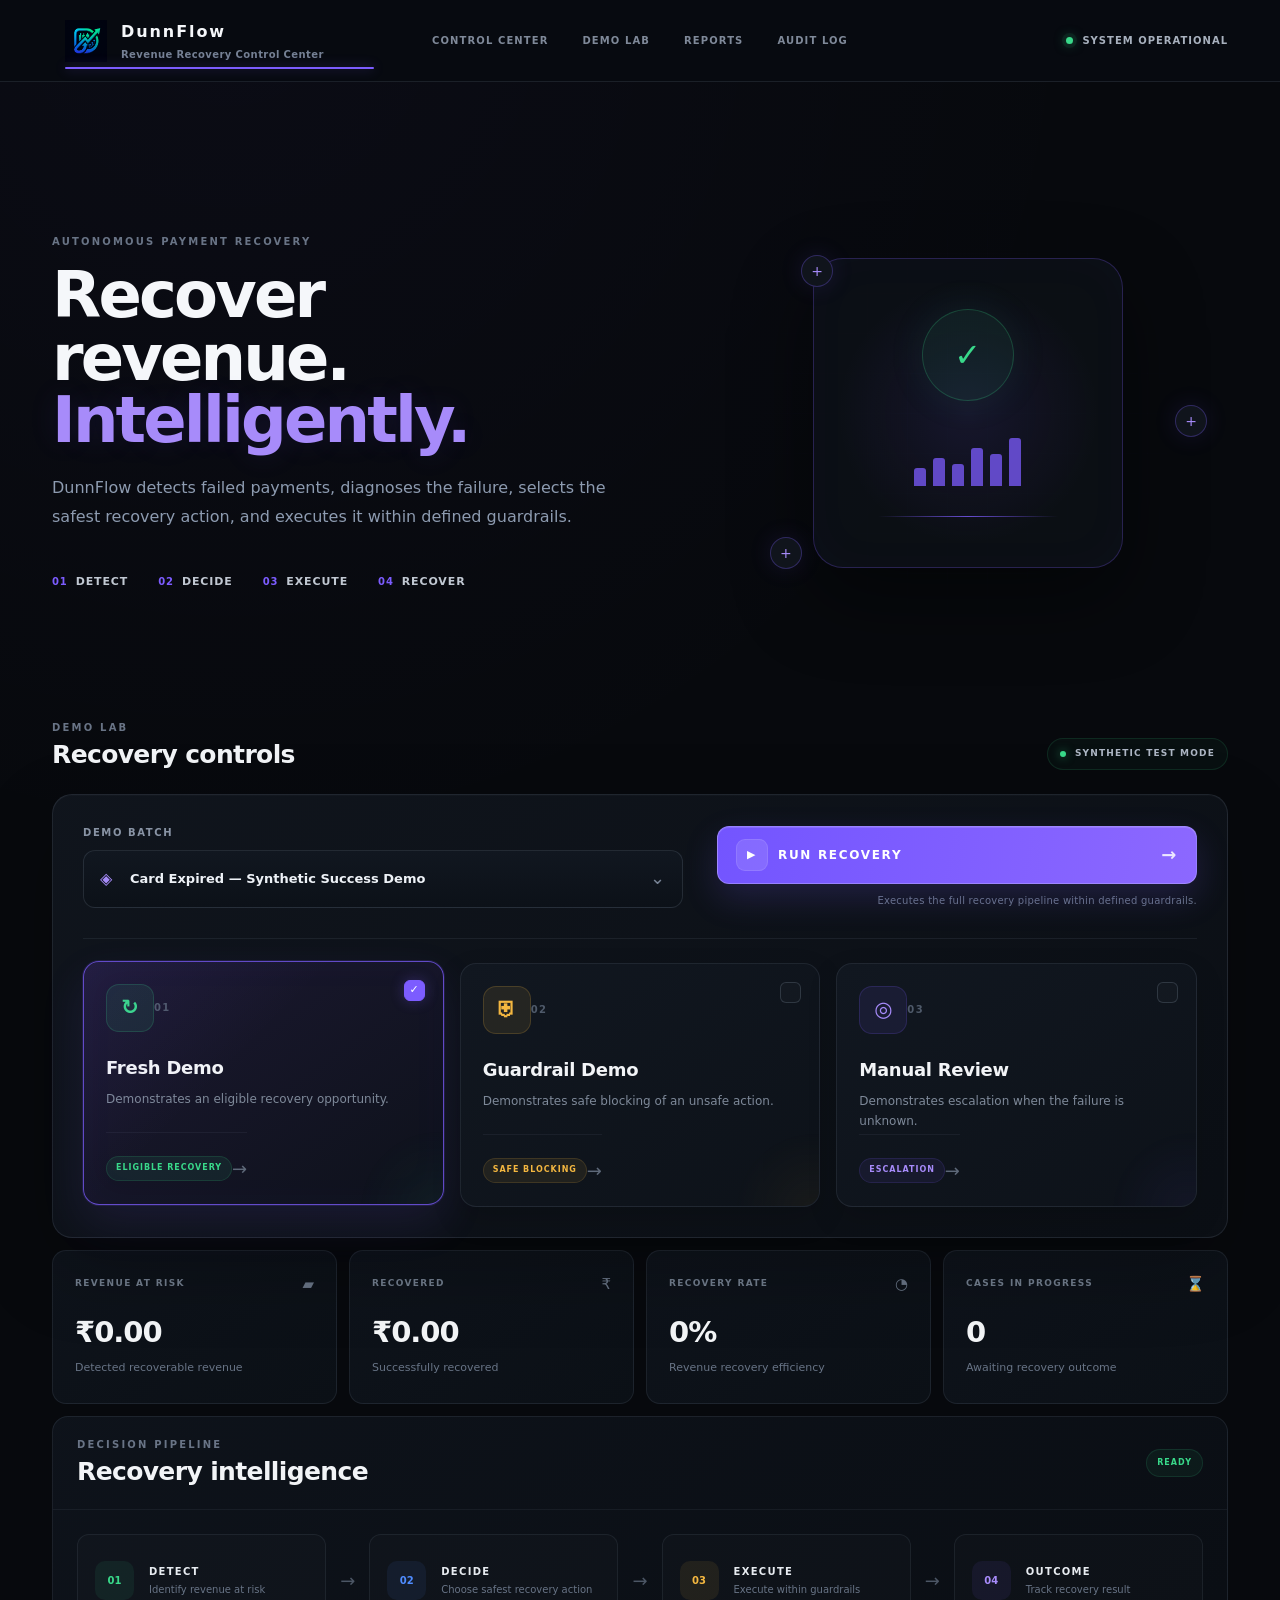
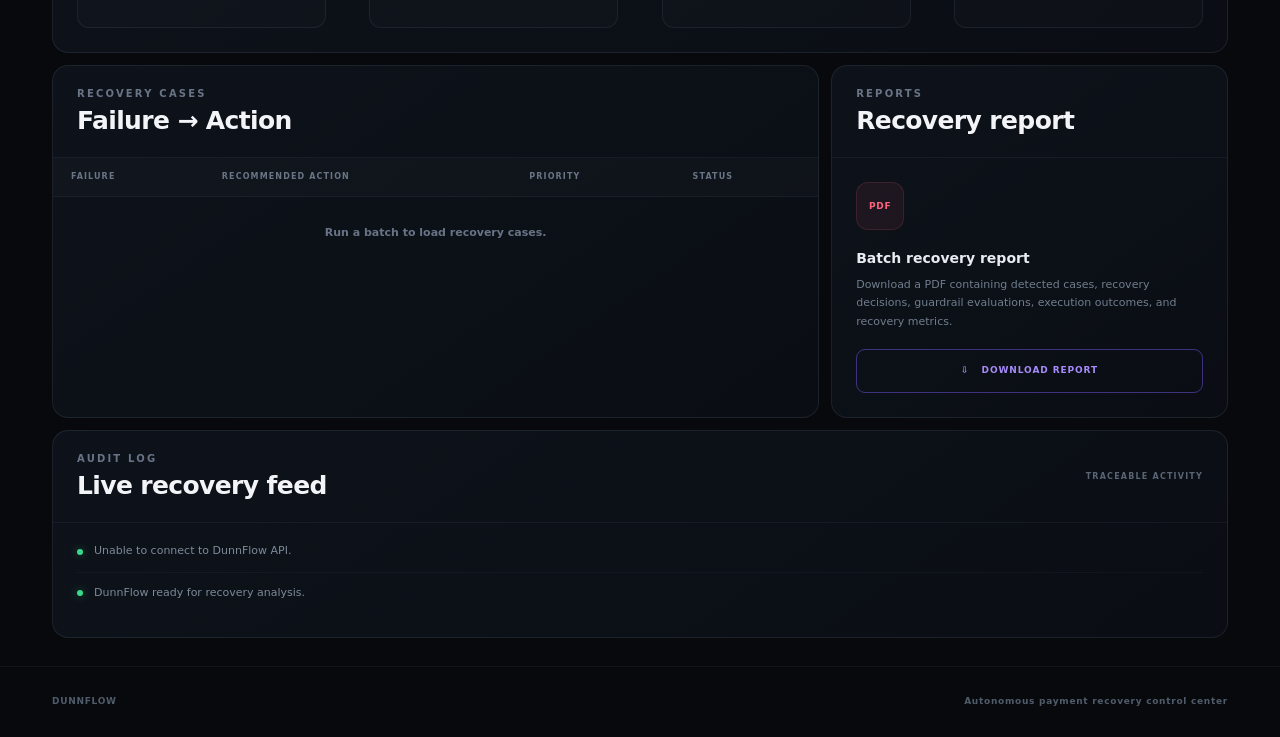
==== templates/index.html @ 3a18dc44 "Done with test" ====
<!DOCTYPE html>
<html lang="en">
<head>
    <meta charset="UTF-8">
    <meta name="viewport" content="width=device-width, initial-scale=1.0">

    <title>DunnFlow — Revenue Recovery Control Center</title>

    <link rel="icon" href="/static/images/dunnflow-logo.png">
    <link rel="stylesheet" href="/static/css/style.css">
</head>

<body>

<header class="topbar">
    <div class="topbar-inner">

        <a href="#control-center" class="brand nav-link">
            <img
                src="/static/images/dunnflow-logo.png"
                alt="DunnFlow"
                class="brand-logo"
            >

            <div class="brand-copy">
                <div class="brand-name">DunnFlow</div>
                <div class="brand-tagline">
                    Revenue Recovery Control Center
                </div>
            </div>
        </a>

        <nav class="main-nav" aria-label="Primary navigation">
            <a href="#control-center" class="nav-link active">
                CONTROL CENTER
            </a>

            <a href="#demo-lab" class="nav-link">
                DEMO LAB
            </a>

            <a href="#reports" class="nav-link">
                REPORTS
            </a>

            <a href="#audit-log" class="nav-link">
                AUDIT LOG
            </a>
        </nav>

        <div class="system-status">
            <span class="status-dot"></span>
            <span>SYSTEM OPERATIONAL</span>
        </div>

    </div>
</header>


<main>

    <!-- =====================================================
         CONTROL CENTER / HERO
    ====================================================== -->

    <section id="control-center" class="hero-section">

        <div class="hero-inner">

            <div class="hero-copy">

                <div class="eyebrow">
                    AUTONOMOUS PAYMENT RECOVERY
                </div>

                <h1>
                    Recover revenue.
                    <span>Intelligently.</span>
                </h1>

                <p>
                    DunnFlow detects failed payments, diagnoses the failure,
                    selects the safest recovery action, and executes it within
                    defined guardrails.
                </p>

                <div class="hero-signals">
                    <div>
                        <span class="signal-number">01</span>
                        <span>Detect</span>
                    </div>

                    <div>
                        <span class="signal-number">02</span>
                        <span>Decide</span>
                    </div>

                    <div>
                        <span class="signal-number">03</span>
                        <span>Execute</span>
                    </div>

                    <div>
                        <span class="signal-number">04</span>
                        <span>Recover</span>
                    </div>
                </div>

            </div>

            <div class="hero-visual" aria-hidden="true">

                <div class="visual-grid"></div>

                <div class="visual-panel">

                    <div class="visual-shield">
                        <span>✓</span>
                    </div>

                    <div class="visual-chart">
                        <i></i>
                        <i></i>
                        <i></i>
                        <i></i>
                        <i></i>
                        <i></i>
                    </div>

                    <div class="visual-line"></div>

                </div>

                <div class="visual-node node-one">+</div>
                <div class="visual-node node-two">+</div>
                <div class="visual-node node-three">+</div>

            </div>

        </div>

    </section>


    <!-- =====================================================
         DEMO LAB
    ====================================================== -->

    <section id="demo-lab" class="section demo-section">

        <div class="section-shell">

            <!-- Section heading -->

            <div class="demo-header">

                <div>
                    <div class="section-kicker">
                        DEMO LAB
                    </div>

                    <h2>
                        Recovery controls
                    </h2>
                </div>

                <div class="mode-pill">
                    <span></span>
                    SYNTHETIC TEST MODE
                </div>

            </div>


            <!-- =================================================
                 DEMO CONTROL PANEL
            ================================================== -->

            <div class="demo-console">

                <div class="demo-console-header">

                    <div class="demo-batch-block">

                        <label for="batchSelect">
                            DEMO BATCH
                        </label>

                        <div class="batch-select-wrapper">

                            <span class="batch-select-icon">
                                ◈
                            </span>

                            <select
                                id="batchSelect"
                                class="batch-select"

                            >

                            <option value="e2e_phase_e_card_expired_success_043">
                              Card Expired — Synthetic Success Demo
                            </option>

                            <option value="e2e_phase_e_card_expired_retry_001">
                               Card Expired — Fresh Demo
                            </option>

                            <option value="e2e_phase_e_card_expired_001">
                              Card Expired — Guardrail Demo
                            </option>

                            <option value="e2e_phase_e_unclassified_001">
                              Unclassified — Manual Review
                            </option>



                            </select>

                            <span class="batch-select-chevron">
                               ⌄
                            </span>

                        </div>

                    </div>


                    <div class="run-recovery-block">

                        <button
                            id="runBatchBtn"
                            class="primary-button"
                            type="button"
                        >

                            <span class="button-icon">
                                ▶
                            </span>

                            <span class="button-label">
                                RUN RECOVERY
                            </span>

                            <span class="button-arrow">
                                →
                            </span>

                        </button>

                        <div class="run-recovery-caption">
                            Executes the full recovery pipeline
                            within defined guardrails.
                        </div>

                    </div>

                </div>


                <!-- =================================================
                     SCENARIO CARDS
                ================================================== -->

                <div class="scenario-grid">


                    <!-- FRESH DEMO -->

                    <button
                        type="button"
                        class="scenario-card scenario-card-fresh is-selected"
                        data-batch="e2e_phase_e_card_expired_retry_001"
                    >

                        <span class="scenario-check">
                            ✓
                        </span>

                        <div class="scenario-card-top">

                            <div class="scenario-icon scenario-icon-green">
                                ↻
                            </div>

                            <span class="scenario-number">
                                01
                            </span>

                        </div>

                        <div class="scenario-card-content">

                            <div class="scenario-card-title">
                                Fresh Demo
                            </div>

                            <p>
                                Demonstrates an eligible recovery
                                opportunity.
                            </p>

                        </div>

                        <div class="scenario-card-footer">

                            <span class="scenario-status status-eligible">
                                ELIGIBLE RECOVERY
                            </span>

                            <span class="scenario-arrow">
                                →
                            </span>

                        </div>

                    </button>


                    <!-- GUARDRAIL DEMO -->

                    <button
                        type="button"
                        class="scenario-card scenario-card-guardrail"
                        data-batch="e2e_phase_e_card_expired_001"
                    >

                        <span class="scenario-check">
                            ✓
                        </span>

                        <div class="scenario-card-top">

                            <div class="scenario-icon scenario-icon-amber">
                                ⛨
                            </div>

                            <span class="scenario-number">
                                02
                            </span>

                        </div>

                        <div class="scenario-card-content">

                            <div class="scenario-card-title">
                                Guardrail Demo
                            </div>

                            <p>
                                Demonstrates safe blocking of an
                                unsafe action.
                            </p>

                        </div>

                        <div class="scenario-card-footer">

                            <span class="scenario-status status-blocked">
                                SAFE BLOCKING
                            </span>

                            <span class="scenario-arrow">
                                →
                            </span>

                        </div>

                    </button>


                    <!-- MANUAL REVIEW -->

                    <button
                        type="button"
                        class="scenario-card scenario-card-manual"
                        data-batch="e2e_phase_e_unclassified_001"
                    >

                        <span class="scenario-check">
                            ✓
                        </span>

                        <div class="scenario-card-top">

                            <div class="scenario-icon scenario-icon-purple">
                                ◎
                            </div>

                            <span class="scenario-number">
                                03
                            </span>

                        </div>

                        <div class="scenario-card-content">

                            <div class="scenario-card-title">
                                Manual Review
                            </div>

                            <p>
                                Demonstrates escalation when the
                                failure is unknown.
                            </p>

                        </div>

                        <div class="scenario-card-footer">

                            <span class="scenario-status status-review">
                                ESCALATION
                            </span>

                            <span class="scenario-arrow">
                                →
                            </span>

                        </div>

                    </button>

                </div>

            </div>

        </div>

    </section>


    <!-- =====================================================
         METRICS
    ====================================================== -->

    <section class="metrics-section">

        <div class="section-shell">

            <div class="metrics-grid">

                <article class="metric-card metric-risk">

                    <div class="metric-top">
                        <span class="metric-label">
                            REVENUE AT RISK
                        </span>

                        <span class="metric-icon">
                            ▰
                        </span>
                    </div>

                    <div
                        id="riskAmount"
                        class="metric-value"
                    >
                        ₹0.00
                    </div>

                    <div class="metric-description">
                        Detected recoverable revenue
                    </div>

                </article>


                <article class="metric-card metric-recovered">

                    <div class="metric-top">
                        <span class="metric-label">
                            RECOVERED
                        </span>

                        <span class="metric-icon">
                            ₹
                        </span>
                    </div>

                    <div
                        id="recoveredAmount"
                        class="metric-value"
                    >
                        ₹0.00
                    </div>

                    <div class="metric-description">
                        Successfully recovered
                    </div>

                </article>


                <article class="metric-card metric-rate">

                    <div class="metric-top">
                        <span class="metric-label">
                            RECOVERY RATE
                        </span>

                        <span class="metric-icon">
                            ◔
                        </span>
                    </div>

                    <div
                        id="recoveryRate"
                        class="metric-value"
                    >
                        0%
                    </div>

                    <div class="metric-description">
                        Revenue recovery efficiency
                    </div>

                </article>


                <article class="metric-card metric-progress">

                    <div class="metric-top">
                        <span class="metric-label">
                            CASES IN PROGRESS
                        </span>

                        <span class="metric-icon">
                            ⌛
                        </span>
                    </div>

                    <div
                        id="inProgress"
                        class="metric-value"
                    >
                        0
                    </div>

                    <div class="metric-description">
                        Awaiting recovery outcome
                    </div>

                </article>

            </div>

        </div>

    </section>


    <!-- =====================================================
         DECISION PIPELINE
    ====================================================== -->

    <section class="section pipeline-section">

        <div class="section-shell">

            <div class="panel">

                <div class="panel-header">

                    <div>

                        <div class="section-kicker">
                            DECISION PIPELINE
                        </div>

                        <h2>
                            Recovery intelligence
                        </h2>

                    </div>

                    <div
                        id="pipelineStatus"
                        class="pipeline-status"
                    >
                        READY
                    </div>

                </div>


                <div class="pipeline">

                    <div
                        id="detectStep"
                        class="pipeline-step"
                    >

                        <div class="step-number step-green">
                            01
                        </div>

                        <div class="step-copy">
                            <strong>DETECT</strong>
                            <span>
                                Identify revenue at risk
                            </span>
                        </div>

                    </div>


                    <div class="pipeline-arrow">
                        →
                    </div>


                    <div
                        id="decideStep"
                        class="pipeline-step"
                    >

                        <div class="step-number step-blue">
                            02
                        </div>

                        <div class="step-copy">
                            <strong>DECIDE</strong>
                            <span>
                                Choose safest recovery action
                            </span>
                        </div>

                    </div>


                    <div class="pipeline-arrow">
                        →
                    </div>


                    <div
                        id="executeStep"
                        class="pipeline-step"
                    >

                        <div class="step-number step-amber">
                            03
                        </div>

                        <div class="step-copy">
                            <strong>EXECUTE</strong>
                            <span>
                                Execute within guardrails
                            </span>
                        </div>

                    </div>


                    <div class="pipeline-arrow">
                        →
                    </div>


                    <div
                        id="outcomeStep"
                        class="pipeline-step"
                    >

                        <div class="step-number step-purple">
                            04
                        </div>

                        <div class="step-copy">
                            <strong>OUTCOME</strong>
                            <span>
                                Track recovery result
                            </span>
                        </div>

                    </div>

                </div>

            </div>

        </div>

    </section>


    <!-- =====================================================
         RECOVERY CASES + REPORT
    ====================================================== -->

    <section class="section operations-section">

        <div class="section-shell operations-grid">

            <div class="panel cases-panel">

                <div class="panel-header compact">

                    <div>

                        <div class="section-kicker">
                            RECOVERY CASES
                        </div>

                        <h2>
                            Failure → Action
                        </h2>

                    </div>

                </div>


                <div class="table-wrap">

                    <table>

                        <thead>

                            <tr>
                                <th>FAILURE</th>
                                <th>RECOMMENDED ACTION</th>
                                <th>PRIORITY</th>
                                <th>STATUS</th>
                            </tr>

                        </thead>

                        <tbody id="casesTable">

                            <tr>

                                <td
                                    colspan="4"
                                    class="empty"
                                >
                                    Run a batch to load
                                    recovery cases.
                                </td>

                            </tr>

                        </tbody>

                    </table>

                </div>

            </div>


            <div
                id="reports"
                class="panel report-panel"
            >

                <div class="panel-header compact">

                    <div>

                        <div class="section-kicker">
                            REPORTS
                        </div>

                        <h2>
                            Recovery report
                        </h2>

                    </div>

                </div>


                <div class="report-card">

                    <div class="pdf-icon">
                        PDF
                    </div>

                    <div class="report-copy">

                        <strong>
                            Batch recovery report
                        </strong>

                        <p>
                            Download a PDF containing detected cases,
                            recovery decisions, guardrail evaluations,
                            execution outcomes, and recovery metrics.
                        </p>

                    </div>

                    <button
                        id="downloadReportBtn"
                        class="secondary-button"
                        type="button"
                    >
                        ⇩ &nbsp; DOWNLOAD REPORT
                    </button>

                </div>

            </div>

        </div>

    </section>


    <!-- =====================================================
         AUDIT LOG
    ====================================================== -->

    <section
        id="audit-log"
        class="section audit-section"
    >

        <div class="section-shell">

            <div class="panel audit-panel">

                <div class="panel-header">

                    <div>

                        <div class="section-kicker">
                            AUDIT LOG
                        </div>

                        <h2>
                            Live recovery feed
                        </h2>

                    </div>

                    <div class="audit-label">
                        TRACEABLE ACTIVITY
                    </div>

                </div>


                <div
                    id="activityFeed"
                    class="activity-feed"
                >

                    <div class="activity-item">

                        <span class="activity-dot"></span>

                        <span>
                            DunnFlow ready for recovery analysis.
                        </span>

                    </div>

                </div>

            </div>

        </div>

    </section>

</main>


<footer class="footer">

    <div class="section-shell">

        <span>
            DUNNFLOW
        </span>

        <span>
            Autonomous payment recovery control center
        </span>

    </div>

</footer>


<!-- =========================================================
     JAVASCRIPT
========================================================= -->

<!-- =========================================================
     JAVASCRIPT
========================================================= -->

<script src="/static/js/api.js"></script>
<script src="/static/js/navigation.js"></script>
<script src="/static/js/audit-trail.js"></script>
<script src="/static/js/live-feed.js"></script>
<script src="/static/js/metrics.js"></script>
<script src="/static/js/scenario-cards.js"></script>

</body>
</html>
---- static/css/style.css ----
/* =========================================================
   DUNNFLOW — PREMIUM DASHBOARD
   Frontend stylesheet
========================================================= */

:root {
    --bg: #07090d;
    --bg-soft: #0a0e14;

    --panel: #0d1118;
    --panel-soft: #10151d;
    --panel-hover: #121923;

    --border: #202936;
    --border-soft: rgba(148, 163, 184, 0.12);

    --text: #f4f6f8;
    --muted: #8b95a5;
    --muted-dark: #667182;

    --purple: #7c5cff;
    --purple-light: #a78bfa;

    --green: #39d98a;
    --green-soft: rgba(57, 217, 138, 0.12);

    --cyan: #36d9ff;
    --cyan-soft: rgba(54, 217, 255, 0.10);

    --blue: #4f8cff;
    --blue-soft: rgba(79, 140, 255, 0.10);

    --amber: #f4b740;
    --amber-soft: rgba(244, 183, 64, 0.10);

    --red: #ff647c;
    --purple-soft: rgba(124, 92, 255, 0.10);

    --radius-sm: 8px;
    --radius-md: 12px;
    --radius-lg: 16px;
    --radius-xl: 20px;

    --content-width: 1400px;
}


/* =========================================================
   RESET
========================================================= */

*,
*::before,
*::after {
    box-sizing: border-box;
}

html {
    scroll-behavior: smooth;
    background: var(--bg);
}

body {
    margin: 0;
    min-width: 320px;

    background:
        radial-gradient(
            circle at 18% 0%,
            rgba(124, 92, 255, 0.035),
            transparent 34%
        ),
        var(--bg);

    color: var(--text);

    font-family:
        Inter,
        ui-sans-serif,
        system-ui,
        -apple-system,
        BlinkMacSystemFont,
        "Segoe UI",
        sans-serif;

    font-size: 14px;
    line-height: 1.5;

    -webkit-font-smoothing: antialiased;
    text-rendering: optimizeLegibility;
}

img {
    max-width: 100%;
}

button,
select {
    font: inherit;
}

button {
    border: 0;
}

a {
    color: inherit;
}


/* =========================================================
   TOP NAVIGATION
========================================================= */

header.topbar {
    position: sticky;
    top: 0;
    z-index: 100;

    min-height: 82px;
    padding: 0 52px;

    display: grid;
    grid-template-columns:
        minmax(250px, 1fr)
        auto
        minmax(220px, 1fr);

    align-items: center;
    gap: 32px;

    background: rgba(8, 11, 17, 0.97);

    border-bottom:
        1px solid rgba(148, 163, 184, 0.14);

    backdrop-filter: blur(14px);
    -webkit-backdrop-filter: blur(14px);
}

.topbar-inner {
    width: 100%;
    max-width: var(--content-width);
    margin: 0 auto;

    display: contents;
}

.brand {
    display: flex;
    align-items: center;
    gap: 14px;

    text-decoration: none;
}

.brand-logo {
    width: 42px !important;
    height: 42px !important;

    min-width: 42px !important;
    min-height: 42px !important;

    max-width: 42px !important;
    max-height: 42px !important;

    object-fit: contain !important;

    flex: 0 0 42px !important;
}

.brand-copy {
    display: flex;
    flex-direction: column;
    gap: 3px;
}

.brand-name {
    color: #f5f7fa;

    font-size: 16px;
    font-weight: 850;

    letter-spacing: 0.12em;
}

.brand-tagline {
    color: #758094;

    font-size: 10px;
    font-weight: 650;

    letter-spacing: 0.04em;
}

.main-nav {
    display: flex;
    align-items: center;
    justify-content: center;
    gap: 8px;
}

.nav-link {
    position: relative;

    padding: 10px 13px;

    color: #7f8999;

    font-size: 10px;
    font-weight: 800;

    letter-spacing: 0.11em;

    text-decoration: none;

    transition:
        color 160ms ease,
        background 160ms ease;
}

.nav-link:hover {
    color: #e6eaf0;
}

.nav-link.active {
    color: #f5f7fa;
}

.nav-link.active::after {
    content: "";

    position: absolute;

    left: 13px;
    right: 13px;
    bottom: 3px;

    height: 2px;

    background: var(--purple);

    border-radius: 999px;

    box-shadow:
        0 0 12px rgba(124, 92, 255, 0.45);
}

.system-status {
    justify-self: end;

    display: flex;
    align-items: center;
    gap: 9px;

    color: #a8b1be;

    font-size: 10px;
    font-weight: 750;

    letter-spacing: 0.10em;
}

.status-dot {
    width: 7px;
    height: 7px;

    border-radius: 50%;

    background: var(--green);

    box-shadow:
        0 0 0 4px rgba(57, 217, 138, 0.07),
        0 0 12px rgba(57, 217, 138, 0.55);
}


/* =========================================================
   GLOBAL SECTION
========================================================= */

.section-shell {
    width: min(
        calc(100% - 104px),
        var(--content-width)
    );

    margin: 0 auto;
}

.section {
    padding: 88px 0;
}

.section-kicker,
.eyebrow {
    color: #697486;

    font-size: 10px;
    line-height: 1.2;

    letter-spacing: 0.22em;
    font-weight: 850;
}

h2 {
    margin: 7px 0 0;

    color: #f2f4f7;

    font-size: 25px;
    line-height: 1.15;

    font-weight: 850;

    letter-spacing: -0.025em;
}


/* =========================================================
   HERO
========================================================= */

.hero-section {
    min-height: 640px;

    display: flex;
    align-items: center;

    padding: 100px 0 110px;
}

.hero-inner {
    width: min(
        calc(100% - 104px),
        var(--content-width)
    );

    margin: 0 auto;

    display: grid;

    grid-template-columns:
        minmax(0, 1.05fr)
        minmax(380px, 0.95fr);

    align-items: center;

    gap: 80px;
}

.hero-copy {
    max-width: 720px;
}

.hero-copy h1 {
    margin: 16px 0 22px;

    color: #f5f7fa;

    font-size:
        clamp(52px, 5vw, 72px);

    line-height: 0.98;

    letter-spacing: -0.045em;

    font-weight: 850;
}

.hero-copy h1 span {
    color: var(--purple-light);

    text-shadow:
        0 0 30px rgba(124, 92, 255, 0.12);
}

.hero-copy p {
    max-width: 700px;

    margin: 0;

    color: #8d9bb0;

    font-size: 16px;
    line-height: 1.8;
}

.hero-signals {
    display: flex;

    gap: 30px;

    margin-top: 42px;
}

.hero-signals > div {
    display: flex;
    align-items: center;
    gap: 8px;

    color: #c1c8d2;

    font-size: 11px;
    font-weight: 750;

    text-transform: uppercase;

    letter-spacing: 0.08em;
}

.signal-number {
    color: var(--purple);

    font-size: 10px;
    font-weight: 850;
}

.hero-visual {
    position: relative;

    min-height: 400px;

    display: flex;
    align-items: center;
    justify-content: center;
}

.visual-grid {
    position: absolute;
    inset: 0;

    opacity: 0.32;

    background-image:
        linear-gradient(
            rgba(124, 92, 255, 0.07) 1px,
            transparent 1px
        ),
        linear-gradient(
            90deg,
            rgba(124, 92, 255, 0.07) 1px,
            transparent 1px
        );

    background-size: 40px 40px;

    mask-image:
        radial-gradient(
            circle,
            black 20%,
            transparent 72%
        );
}

.visual-panel {
    position: relative;

    width: 310px;
    height: 310px;

    display: flex;
    flex-direction: column;
    align-items: center;
    justify-content: center;

    gap: 30px;

    background:
        radial-gradient(
            circle at center,
            rgba(124, 92, 255, 0.10),
            transparent 60%
        ),
        rgba(13, 17, 24, 0.78);

    border:
        1px solid rgba(124, 92, 255, 0.25);

    border-radius: 30px;

    box-shadow:
        0 30px 80px rgba(0, 0, 0, 0.45),
        inset 0 0 50px rgba(124, 92, 255, 0.025);
}

.visual-shield {
    width: 92px;
    height: 92px;

    display: flex;
    align-items: center;
    justify-content: center;

    border-radius: 50%;

    color: var(--green);

    font-size: 32px;

    background:
        rgba(57, 217, 138, 0.07);

    border:
        1px solid rgba(57, 217, 138, 0.22);

    box-shadow:
        0 0 40px rgba(57, 217, 138, 0.08);
}

.visual-chart {
    height: 55px;

    display: flex;
    align-items: end;

    gap: 7px;
}

.visual-chart i {
    width: 12px;

    display: block;

    background: var(--purple);

    border-radius: 3px 3px 0 0;

    opacity: 0.75;
}

.visual-chart i:nth-child(1) {
    height: 18px;
}

.visual-chart i:nth-child(2) {
    height: 28px;
}

.visual-chart i:nth-child(3) {
    height: 22px;
}

.visual-chart i:nth-child(4) {
    height: 38px;
}

.visual-chart i:nth-child(5) {
    height: 32px;
}

.visual-chart i:nth-child(6) {
    height: 48px;
}

.visual-line {
    width: 180px;
    height: 1px;

    background:
        linear-gradient(
            90deg,
            transparent,
            rgba(124, 92, 255, 0.8),
            transparent
        );
}

.visual-node {
    position: absolute;

    width: 32px;
    height: 32px;

    display: flex;
    align-items: center;
    justify-content: center;

    border-radius: 50%;

    color: var(--purple-light);

    background: #10141c;

    border:
        1px solid rgba(124, 92, 255, 0.3);

    box-shadow:
        0 0 25px rgba(124, 92, 255, 0.12);
}

.node-one {
    top: 42px;
    left: 18%;
}

.node-two {
    top: 48%;
    right: 4%;
}

.node-three {
    bottom: 44px;
    left: 12%;
}


/* =========================================================
   DEMO LAB — SECTION HEADER
========================================================= */

.demo-section {
    padding-top: 76px;
    padding-bottom: 88px;
}

.demo-header {
    display: flex;

    align-items: flex-end;
    justify-content: space-between;

    gap: 30px;

    margin-bottom: 24px;
}

.mode-pill {
    display: inline-flex;
    align-items: center;

    gap: 9px;

    padding: 8px 12px;

    color: #aeb7c5;

    background:
        rgba(57, 217, 138, 0.035);

    border:
        1px solid rgba(57, 217, 138, 0.13);

    border-radius: 999px;

    font-size: 9px;
    font-weight: 800;

    letter-spacing: 0.13em;
}

.mode-pill span {
    width: 6px;
    height: 6px;

    border-radius: 50%;

    background: var(--green);

    box-shadow:
        0 0 10px rgba(57, 217, 138, 0.55);
}


/* =========================================================
   DEMO CONSOLE
========================================================= */

.demo-console {
    position: relative;

    padding: 30px;

    background:
        linear-gradient(
            145deg,
            rgba(16, 21, 29, 0.98),
            rgba(11, 15, 21, 0.98)
        );

    border:
        1px solid rgba(148, 163, 184, 0.14);

    border-radius: var(--radius-xl);

    box-shadow:
        0 30px 80px rgba(0, 0, 0, 0.24),
        inset 0 1px 0 rgba(255, 255, 255, 0.015);
}


/* =========================================================
   DEMO CONTROL HEADER
========================================================= */

.demo-console-header {
    display: grid;

    grid-template-columns:
        minmax(0, 1fr)
        minmax(330px, 0.8fr);

    align-items: end;

    gap: 34px;

    padding-bottom: 30px;

    border-bottom:
        1px solid rgba(148, 163, 184, 0.10);
}

.demo-batch-block {
    min-width: 0;
}

.demo-batch-block label {
    display: block;

    margin-bottom: 10px;

    color: #8994a5;

    font-size: 10px;
    font-weight: 850;

    letter-spacing: 0.16em;
}


/* =========================================================
   BATCH SELECT
========================================================= */

.batch-select-wrapper {
    position: relative;

    width: 100%;
}

.batch-select {
    width: 100%;

    height: 58px;

    padding:
        0 52px 0 46px;

    appearance: none;
    -webkit-appearance: none;

    color: #eef2f7;

    background:
        linear-gradient(
            180deg,
            #111720,
            #0c1118
        );

    border:
        1px solid rgba(148, 163, 184, 0.17);

    border-radius: 12px;

    outline: none;

    cursor: pointer;

    font-size: 13px;
    font-weight: 650;

    transition:
        border-color 160ms ease,
        box-shadow 160ms ease,
        background 160ms ease;
}

.batch-select:hover {
    border-color:
        rgba(124, 92, 255, 0.42);

    background:
        #111720;
}

.batch-select:focus {
    border-color:
        rgba(124, 92, 255, 0.68);

    box-shadow:
        0 0 0 4px rgba(124, 92, 255, 0.08);
}

.batch-select option {
    color: #f2f4f7;
    background: #0d1118;
}

.batch-select-icon {
    position: absolute;

    left: 17px;
    top: 50%;

    z-index: 2;

    transform: translateY(-50%);

    color: var(--purple-light);

    font-size: 16px;

    pointer-events: none;
}

.batch-select-chevron {
    position: absolute;

    right: 18px;
    top: 50%;

    z-index: 2;

    transform: translateY(-55%);

    color: #788496;

    font-size: 18px;

    pointer-events: none;
}


/* =========================================================
   RUN RECOVERY
========================================================= */

.run-recovery-block {
    display: flex;
    flex-direction: column;

    gap: 9px;
}

.primary-button {
    position: relative;

    width: 100%;
    height: 58px;

    display: flex;
    align-items: center;

    padding: 0 18px;

    overflow: hidden;

    color: #ffffff;

    background:
        linear-gradient(
            100deg,
            #7355ff,
            #8c68ff
        );

    border:
        1px solid rgba(179, 163, 255, 0.55);

    border-radius: 12px;

    box-shadow:
        0 14px 34px rgba(124, 92, 255, 0.18),
        inset 0 1px 0 rgba(255, 255, 255, 0.12);

    cursor: pointer;

    font-size: 12px;
    font-weight: 900;

    letter-spacing: 0.14em;

    transition:
        transform 160ms ease,
        box-shadow 160ms ease,
        filter 160ms ease;
}

.primary-button::before {
    content: "";

    position: absolute;

    inset: 0;

    background:
        linear-gradient(
            100deg,
            transparent,
            rgba(255, 255, 255, 0.09),
            transparent
        );

    transform:
        translateX(-100%);

    transition:
        transform 500ms ease;
}

.primary-button:hover {
    transform: translateY(-2px);

    box-shadow:
        0 18px 42px rgba(124, 92, 255, 0.27),
        inset 0 1px 0 rgba(255, 255, 255, 0.14);

    filter: brightness(1.05);
}

.primary-button:hover::before {
    transform:
        translateX(100%);
}

.primary-button:active {
    transform: translateY(0);
}

.primary-button:disabled {
    opacity: 0.58;

    cursor: wait;

    transform: none;

    box-shadow: none;
}

.button-icon {
    width: 32px;
    height: 32px;

    display: flex;
    align-items: center;
    justify-content: center;

    margin-right: 10px;

    color: #ffffff;

    background:
        rgba(255, 255, 255, 0.12);

    border:
        1px solid rgba(255, 255, 255, 0.10);

    border-radius: 9px;

    font-size: 11px;
}

.button-label {
    flex: 1;

    text-align: left;
}

.button-arrow {
    font-size: 18px;

    opacity: 0.85;
}

.run-recovery-caption {
    color: #687487;

    font-size: 10px;
    line-height: 1.5;

    text-align: right;

    letter-spacing: 0.025em;
}


/* =========================================================
   SCENARIO GRID
========================================================= */

.scenario-grid {
    display: grid;

    grid-template-columns:
        repeat(3, minmax(0, 1fr));

    gap: 16px;

    padding-top: 24px;
}


/* =========================================================
   SCENARIO CARD
========================================================= */

.scenario-card {
    position: relative;

    min-height: 244px;

    display: flex;
    flex-direction: column;

    padding: 22px;

    overflow: hidden;

    color: #ffffff;

    text-align: left;

    background:
        linear-gradient(
            145deg,
            #111720,
            #0d1219
        );

    border:
        1px solid rgba(148, 163, 184, 0.13);

    border-radius: 16px;

    cursor: pointer;

    box-shadow:
        0 12px 30px rgba(0, 0, 0, 0.14);

    transition:
        transform 180ms ease,
        border-color 180ms ease,
        background 180ms ease,
        box-shadow 180ms ease;
}

.scenario-card::after {
    content: "";

    position: absolute;

    width: 170px;
    height: 170px;

    right: -80px;
    bottom: -90px;

    border-radius: 50%;

    opacity: 0.5;

    pointer-events: none;

    filter: blur(2px);
}

.scenario-card:hover {
    transform: translateY(-3px);

    border-color:
        rgba(148, 163, 184, 0.25);

    background:
        linear-gradient(
            145deg,
            #131a24,
            #0f151d
        );

    box-shadow:
        0 18px 42px rgba(0, 0, 0, 0.25);
}


/* =========================================================
   SELECTED STATE
========================================================= */

.scenario-card.is-selected {
    transform: translateY(-2px);

    background:
        linear-gradient(
            145deg,
            rgba(28, 25, 50, 0.98),
            rgba(14, 18, 27, 0.98)
        );

    border-color:
        rgba(124, 92, 255, 0.75);

    box-shadow:
        0 0 0 1px rgba(124, 92, 255, 0.14),
        0 18px 45px rgba(124, 92, 255, 0.11),
        inset 0 0 40px rgba(124, 92, 255, 0.035);
}

.scenario-card.is-selected::before {
    content: "";

    position: absolute;

    inset: 0;

    border-radius: inherit;

    pointer-events: none;

    background:
        linear-gradient(
            135deg,
            rgba(124, 92, 255, 0.07),
            transparent 42%
        );
}


/* =========================================================
   SCENARIO CHECK
========================================================= */

.scenario-check {
    position: absolute;

    top: 18px;
    right: 18px;

    width: 21px;
    height: 21px;

    display: flex;
    align-items: center;
    justify-content: center;

    color: transparent;

    border:
        1px solid rgba(148, 163, 184, 0.22);

    border-radius: 6px;

    background:
        rgba(255, 255, 255, 0.02);

    font-size: 11px;
    font-weight: 900;

    transition:
        background 160ms ease,
        border-color 160ms ease,
        color 160ms ease;
}

.scenario-card.is-selected .scenario-check {
    color: #ffffff;

    background:
        var(--purple);

    border-color:
        var(--purple);

    box-shadow:
        0 0 14px rgba(124, 92, 255, 0.30);
}


/* =========================================================
   SCENARIO CARD TOP
========================================================= */

.scenario-card-top {
    display: flex;
    align-items: center;
    justify-content: space-between;

    padding-right: 36px;
}

.scenario-icon {
    width: 48px;
    height: 48px;

    display: flex;
    align-items: center;
    justify-content: center;

    border-radius: 13px;

    font-size: 21px;
    font-weight: 700;
}

.scenario-icon-green {
    color: var(--green);

    background:
        rgba(57, 217, 138, 0.09);

    border:
        1px solid rgba(57, 217, 138, 0.18);
}

.scenario-icon-amber {
    color: var(--amber);

    background:
        rgba(244, 183, 64, 0.09);

    border:
        1px solid rgba(244, 183, 64, 0.18);
}

.scenario-icon-purple {
    color: var(--purple-light);

    background:
        rgba(124, 92, 255, 0.09);

    border:
        1px solid rgba(124, 92, 255, 0.18);
}

.scenario-number {
    color: #4f5a6a;

    font-size: 10px;
    font-weight: 850;

    letter-spacing: 0.14em;
}


/* =========================================================
   SCENARIO CONTENT
========================================================= */

.scenario-card-content {
    margin-top: 22px;
}

.scenario-card-title {
    color: #f2f4f7;

    font-size: 18px;
    font-weight: 850;

    letter-spacing: -0.015em;
}

.scenario-card-content p {
    max-width: 310px;

    margin: 8px 0 0;

    color: #7e8999;

    font-size: 12px;
    line-height: 1.7;
}


/* =========================================================
   SCENARIO FOOTER
========================================================= */

.scenario-card-footer {
    margin-top: auto;

    padding-top: 22px;

    display: flex;
    align-items: center;
    justify-content: space-between;

    border-top:
        1px solid rgba(148, 163, 184, 0.08);
}

.scenario-status {
    display: inline-flex;
    align-items: center;

    min-height: 25px;

    padding: 0 9px;

    border-radius: 999px;

    font-size: 8px;
    font-weight: 900;

    letter-spacing: 0.12em;
}

.status-eligible {
    color: var(--green);

    background:
        rgba(57, 217, 138, 0.08);

    border:
        1px solid rgba(57, 217, 138, 0.14);
}

.status-blocked {
    color: var(--amber);

    background:
        rgba(244, 183, 64, 0.08);

    border:
        1px solid rgba(244, 183, 64, 0.14);
}

.status-review {
    color: var(--purple-light);

    background:
        rgba(124, 92, 255, 0.08);

    border:
        1px solid rgba(124, 92, 255, 0.14);
}

.scenario-arrow {
    color: #5e6979;

    font-size: 18px;

    transition:
        color 160ms ease,
        transform 160ms ease;
}

.scenario-card:hover .scenario-arrow {
    color: #aab4c3;

    transform: translateX(3px);
}


/* =========================================================
   SCENARIO-SPECIFIC GLOW
========================================================= */

.scenario-card-fresh::after {
    background:
        radial-gradient(
            circle,
            rgba(57, 217, 138, 0.10),
            transparent 68%
        );
}

.scenario-card-guardrail::after {
    background:
        radial-gradient(
            circle,
            rgba(244, 183, 64, 0.10),
            transparent 68%
        );
}

.scenario-card-manual::after {
    background:
        radial-gradient(
            circle,
            rgba(124, 92, 255, 0.12),
            transparent 68%
        );
}


/* =========================================================
   METRICS
========================================================= */

.metrics-section {
    padding: 0 0 80px;
}

.metrics-grid {
    display: grid;

    grid-template-columns:
        repeat(4, minmax(0, 1fr));

    gap: 16px;
}

.metric-card {
    min-height: 154px;

    padding: 22px;

    background:
        linear-gradient(
            145deg,
            #0e131b,
            #0b1016
        );

    border:
        1px solid rgba(148, 163, 184, 0.12);

    border-radius: 14px;
}

.metric-top {
    display: flex;
    align-items: center;
    justify-content: space-between;
}

.metric-label {
    color: #727e8e;

    font-size: 9px;
    font-weight: 850;

    letter-spacing: 0.15em;
}

.metric-icon {
    color: #697586;

    font-size: 15px;
}

.metric-value {
    margin-top: 16px;

    color: #f4f6f8;

    font-size: 29px;
    font-weight: 850;

    letter-spacing: -0.035em;
}

.metric-description {
    margin-top: 5px;

    color: #687486;

    font-size: 11px;
}


/* =========================================================
   GENERIC PANEL
========================================================= */

.panel {
    background:
        linear-gradient(
            145deg,
            rgba(14, 19, 27, 0.98),
            rgba(10, 14, 20, 0.98)
        );

    border:
        1px solid rgba(148, 163, 184, 0.12);

    border-radius: 16px;
}

.panel-header {
    min-height: 80px;

    display: flex;
    align-items: center;
    justify-content: space-between;

    padding: 22px 24px;

    border-bottom:
        1px solid rgba(148, 163, 184, 0.08);
}

.panel-header.compact {
    min-height: 72px;
}

.pipeline-status {
    padding: 7px 10px;

    color: var(--green);

    background:
        rgba(57, 217, 138, 0.06);

    border:
        1px solid rgba(57, 217, 138, 0.13);

    border-radius: 999px;

    font-size: 8px;
    font-weight: 900;

    letter-spacing: 0.13em;
}


/* =========================================================
   PIPELINE
========================================================= */

.pipeline-section {
    padding-top: 0;
}

.pipeline {
    display: grid;

    grid-template-columns:
        1fr auto
        1fr auto
        1fr auto
        1fr;

    align-items: center;

    gap: 14px;

    padding: 24px;
}

.pipeline-step {
    min-height: 94px;

    display: flex;
    align-items: center;

    gap: 15px;

    padding: 17px;

    background:
        rgba(255, 255, 255, 0.015);

    border:
        1px solid rgba(148, 163, 184, 0.10);

    border-radius: 12px;

    transition:
        border-color 160ms ease,
        background 160ms ease;
}

.pipeline-step[data-state="active"] {
    background:
        rgba(124, 92, 255, 0.045);

    border-color:
        var(--purple) !important;
}

.pipeline-step[data-state="done"] {
    background:
        rgba(57, 217, 138, 0.035);

    border-color:
        var(--green) !important;
}

.pipeline-step[data-state="error"] {
    background:
        rgba(255, 100, 124, 0.035);

    border-color:
        var(--red) !important;
}

.step-number {
    width: 39px;
    height: 39px;

    flex: 0 0 39px;

    display: flex;
    align-items: center;
    justify-content: center;

    border-radius: 10px;

    font-size: 10px;
    font-weight: 900;
}

.step-green {
    color: var(--green);
    background: rgba(57, 217, 138, 0.08);
}

.step-blue {
    color: var(--blue);
    background: rgba(79, 140, 255, 0.08);
}

.step-amber {
    color: var(--amber);
    background: rgba(244, 183, 64, 0.08);
}

.step-purple {
    color: var(--purple-light);
    background: rgba(124, 92, 255, 0.08);
}

.step-copy {
    display: flex;
    flex-direction: column;

    gap: 4px;
}

.step-copy strong {
    color: #e7ebf0;

    font-size: 10px;
    font-weight: 900;

    letter-spacing: 0.13em;
}

.step-copy span {
    color: #687486;

    font-size: 10px;
    line-height: 1.4;
}

.pipeline-arrow {
    color: #4c5665;

    font-size: 18px;
}


/* =========================================================
   OPERATIONS
========================================================= */

.operations-section {
    padding-top: 0;
}

.operations-grid {
    display: grid;

    grid-template-columns:
        minmax(0, 1.45fr)
        minmax(340px, 0.75fr);

    gap: 16px;
}


/* =========================================================
   TABLE
========================================================= */

.table-wrap {
    overflow-x: auto;
}

table {
    width: 100%;

    border-collapse: collapse;
}

thead {
    background:
        rgba(255, 255, 255, 0.015);
}

th {
    padding: 13px 18px;

    color: #697586;

    font-size: 8px;
    font-weight: 850;

    letter-spacing: 0.14em;

    text-align: left;

    white-space: nowrap;
}

td {
    padding: 17px 18px;

    color: #b5becb;

    font-size: 11px;

    border-top:
        1px solid rgba(148, 163, 184, 0.07);

    vertical-align: top;
}

td:first-child {
    color: #dfe4ea;

    font-weight: 750;
}

.empty {
    padding: 28px !important;

    color: #687486 !important;

    text-align: center;
}


/* =========================================================
   REPORT
========================================================= */

.report-panel {
    display: flex;
    flex-direction: column;
}

.report-card {
    flex: 1;

    display: flex;
    flex-direction: column;

    justify-content: center;

    gap: 18px;

    padding: 24px;
}

.pdf-icon {
    width: 48px;
    height: 48px;

    display: flex;
    align-items: center;
    justify-content: center;

    color: var(--red);

    background:
        rgba(255, 100, 124, 0.07);

    border:
        1px solid rgba(255, 100, 124, 0.14);

    border-radius: 12px;

    font-size: 9px;
    font-weight: 900;

    letter-spacing: 0.08em;
}

.report-copy strong {
    color: #e8ecf1;

    font-size: 14px;
    font-weight: 800;
}

.report-copy p {
    margin: 7px 0 0;

    color: #717d8e;

    font-size: 11px;
    line-height: 1.65;
}

.secondary-button {
    min-height: 44px;

    padding: 0 16px;

    color: var(--purple-light);

    background:
        transparent;

    border:
        1px solid rgba(124, 92, 255, 0.45);

    border-radius: 9px;

    font-size: 9px;
    font-weight: 850;

    letter-spacing: 0.10em;

    cursor: pointer;

    transition:
        background 160ms ease,
        border-color 160ms ease,
        transform 160ms ease;
}

.secondary-button:hover {
    background:
        rgba(124, 92, 255, 0.07);

    border-color:
        rgba(124, 92, 255, 0.75);

    transform: translateY(-1px);
}


/* =========================================================
   AUDIT LOG
========================================================= */

.audit-section {
    padding-top: 0;
}

.audit-label {
    color: #596575;

    font-size: 8px;
    font-weight: 850;

    letter-spacing: 0.15em;
}

.activity-feed {
    max-height: 310px;

    overflow-y: auto;

    padding: 8px 24px 24px;
}

.activity-item {
    display: flex;
    align-items: center;

    gap: 11px;

    padding: 12px 0;

    color: #7d8999;

    font-size: 11px;

    border-bottom:
        1px solid rgba(148, 163, 184, 0.055);
}

.activity-item:last-child {
    border-bottom: 0;
}

.activity-dot {
    width: 6px;
    height: 6px;

    flex: 0 0 6px;

    border-radius: 50%;

    background: var(--green);

    box-shadow:
        0 0 10px rgba(57, 217, 138, 0.4);
}


/* =========================================================
   FOOTER
========================================================= */

.footer {
    padding: 28px 0;

    border-top:
        1px solid rgba(148, 163, 184, 0.08);
}

.footer .section-shell {
    display: flex;
    align-items: center;
    justify-content: space-between;

    color: #515c6b;

    font-size: 9px;
    font-weight: 750;

    letter-spacing: 0.08em;
}


/* =========================================================
   RESPONSIVE — TABLET
========================================================= */

@media (max-width: 1050px) {

    header.topbar {
        padding: 0 28px;

        grid-template-columns:
            1fr auto;
    }

    .main-nav {
        order: 3;

        grid-column: 1 / -1;

        padding-bottom: 12px;
    }

    .system-status {
        justify-self: end;
    }

    .hero-inner {
        grid-template-columns: 1fr;

        gap: 50px;
    }

    .hero-visual {
        min-height: 330px;
    }

    .demo-console-header {
        grid-template-columns: 1fr;
    }

    .run-recovery-caption {
        text-align: left;
    }

    .operations-grid {
        grid-template-columns: 1fr;
    }

    .pipeline {
        grid-template-columns:
            repeat(2, minmax(0, 1fr));
    }

    .pipeline-arrow {
        display: none;
    }

    .metrics-grid {
        grid-template-columns:
            repeat(2, minmax(0, 1fr));
    }

}


/* =========================================================
   RESPONSIVE — MOBILE
========================================================= */

@media (max-width: 720px) {

    header.topbar {
        min-height: auto;

        padding: 16px 20px;

        display: flex;
        flex-direction: column;

        align-items: stretch;

        gap: 15px;
    }

    .brand {
        justify-content: center;
    }

    .main-nav {
        overflow-x: auto;

        justify-content: flex-start;

        padding-bottom: 0;
    }

    .system-status {
        justify-self: auto;

        justify-content: center;
    }

    .section-shell,
    .hero-inner {
        width: min(
            calc(100% - 40px),
            var(--content-width)
        );
    }

    .section {
        padding: 64px 0;
    }

    .hero-section {
        min-height: auto;

        padding: 72px 0 80px;
    }

    .hero-copy h1 {
        font-size: 48px;
    }

    .hero-signals {
        flex-wrap: wrap;

        gap: 16px 24px;
    }

    .hero-visual {
        min-height: 280px;
    }

    .visual-panel {
        width: 240px;
        height: 240px;
    }

    .demo-header {
        align-items: flex-start;

        flex-direction: column;
    }

    .demo-console {
        padding: 20px;
    }

    .scenario-grid {
        grid-template-columns: 1fr;
    }

    .scenario-card {
        min-height: 220px;
    }

    .metrics-grid {
        grid-template-columns: 1fr;
    }

    .pipeline {
        grid-template-columns: 1fr;
    }

    .panel-header {
        align-items: flex-start;

        flex-direction: column;

        gap: 15px;
    }

    .footer .section-shell {
        align-items: flex-start;

        flex-direction: column;

        gap: 8px;
    }

}


/* =========================================================
   REDUCED MOTION
========================================================= */

@media (prefers-reduced-motion: reduce) {

    *,
    *::before,
    *::after {
        scroll-behavior: auto !important;

        transition-duration: 0.01ms !important;
        animation-duration: 0.01ms !important;
    }

}

/* =========================================================
   DUNNFLOW — FINAL SPACING POLISH
   Visual-only adjustment.
   Does not change component behavior.
   ========================================================= */

/* ---------------------------------------------------------
   DESKTOP SECTION RHYTHM
   --------------------------------------------------------- */

@media (min-width: 951px) {

    /* Keep the hero comfortable without making it too tall */
    .hero-section {
        padding-top: 38px;
        padding-bottom: 18px;
    }

    /* Demo Lab */
    .demo-section {
        padding-top: 0;
        padding-bottom: 14px;
    }

    /* Metrics sit close to Demo Lab */
    .metrics-section {
        padding-top: 0;
        padding-bottom: 14px;
    }

    .metrics-grid {
        gap: 12px;
    }

    /* Decision Pipeline */
    .pipeline-section {
        padding-top: 0;
        padding-bottom: 14px;
    }

    /* Recovery Cases + Reports */
    .operations-section {
        padding-top: 0;
        padding-bottom: 14px;
    }

    /* Audit */
    .audit-section {
        padding-top: 0;
        padding-bottom: 28px;
    }

    /* Keep the content itself from feeling cramped */
    .demo-console {
        margin-top: 2px;
    }

    .pipeline-section .panel {
        margin-top: 0;
    }

    .operations-grid {
        gap: 12px;
    }
}


/* ---------------------------------------------------------
   LARGE DESKTOP
   --------------------------------------------------------- */

@media (min-width: 1201px) {

    .hero-section {
        padding-bottom: 16px;
    }

    .demo-section {
        padding-bottom: 12px;
    }

    .metrics-section {
        padding-bottom: 12px;
    }

    .pipeline-section {
        padding-bottom: 12px;
    }

    .operations-section {
        padding-bottom: 12px;
    }
}


/* ---------------------------------------------------------
   TABLET
   --------------------------------------------------------- */

@media (min-width: 651px) and (max-width: 950px) {

    .hero-section {
        padding-top: 34px;
        padding-bottom: 20px;
    }

    .demo-section {
        padding-bottom: 16px;
    }

    .metrics-section {
        padding-bottom: 16px;
    }

    .pipeline-section {
        padding-bottom: 16px;
    }

    .operations-section {
        padding-bottom: 16px;
    }

    .audit-section {
        padding-bottom: 24px;
    }
}


/* ---------------------------------------------------------
   MOBILE
   --------------------------------------------------------- */

@media (max-width: 650px) {

    .hero-section {
        padding-top: 30px;
        padding-bottom: 22px;
    }

    .demo-section {
        padding-bottom: 16px;
    }

    .metrics-section {
        padding-bottom: 16px;
    }

    .pipeline-section {
        padding-bottom: 18px;
    }

    .operations-section {
        padding-bottom: 18px;
    }

    .audit-section {
        padding-bottom: 22px;
    }
}
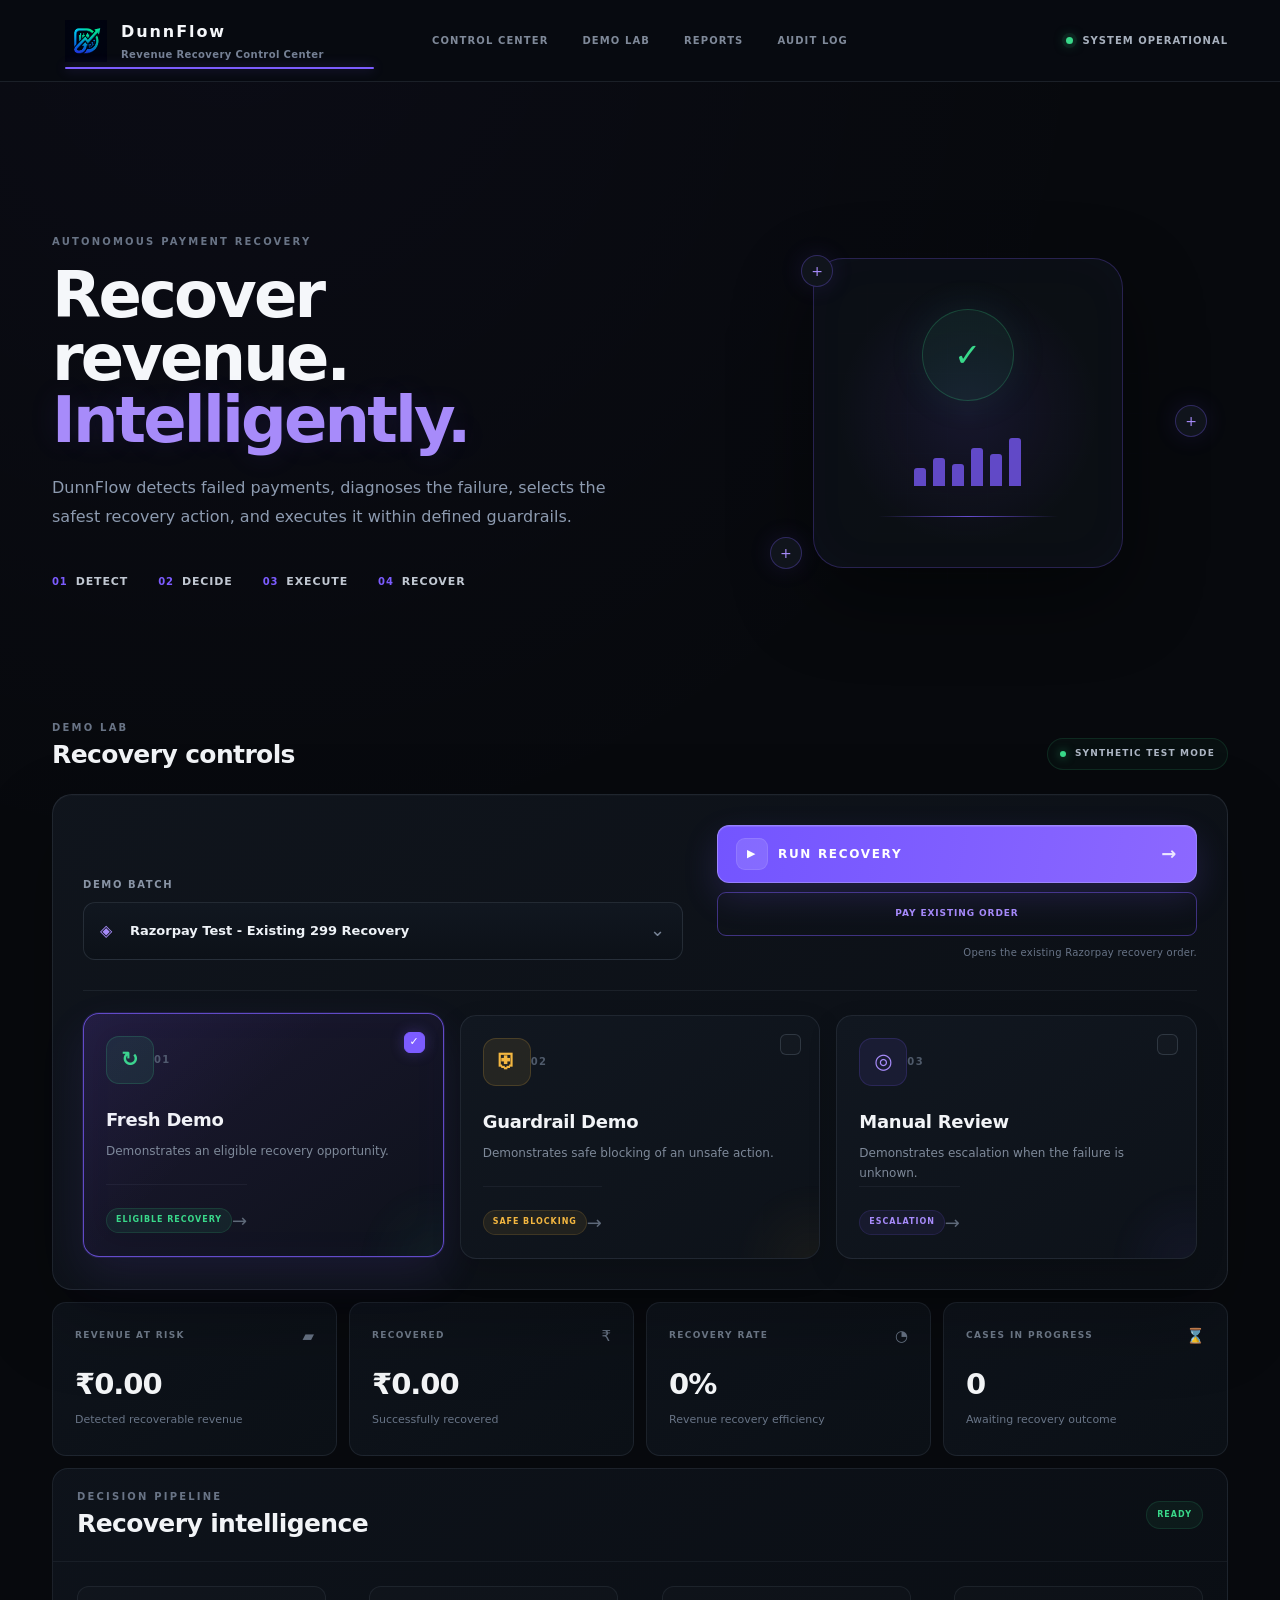
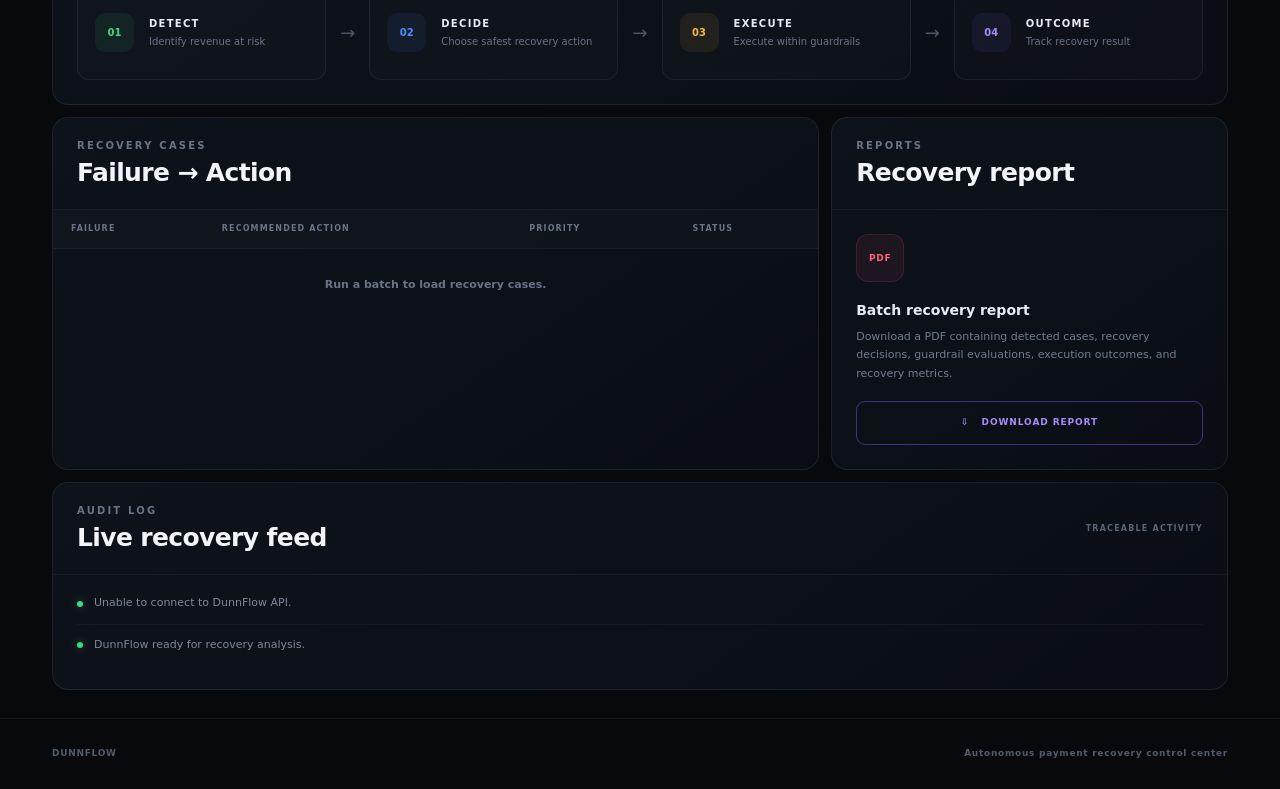
==== commit 717479bc: "Almost" ====
--- a/templates/index.html
+++ b/templates/index.html
@@ -1,6 +1,7 @@
 <!DOCTYPE html>
 <html lang="en">
 <head>
+ <script src='https://checkout.razorpay.com/v1/checkout.js'></script>
     <meta charset="UTF-8">
     <meta name="viewport" content="width=device-width, initial-scale=1.0">
 
@@ -198,6 +199,8 @@
 
                             >
 
+                            <option value="benchmark_60_subscription_failures">Razorpay Test - Existing 299 Recovery</option>
+
                             <option value="e2e_phase_e_card_expired_success_043">
                               Card Expired — Synthetic Success Demo
                             </option>
@@ -249,9 +252,16 @@
 
                         </button>
 
+                        <button
+                            id="payExistingOrderBtn"
+                            class="secondary-button"
+                            type="button"
+                        >
+                            PAY EXISTING ORDER
+                        </button>
+
                         <div class="run-recovery-caption">
-                            Executes the full recovery pipeline
-                            within defined guardrails.
+                            Opens the existing Razorpay recovery order.
                         </div>
 
                     </div>
@@ -904,3 +914,8 @@
 </body>
 </html>
 
+
+
+
+
+
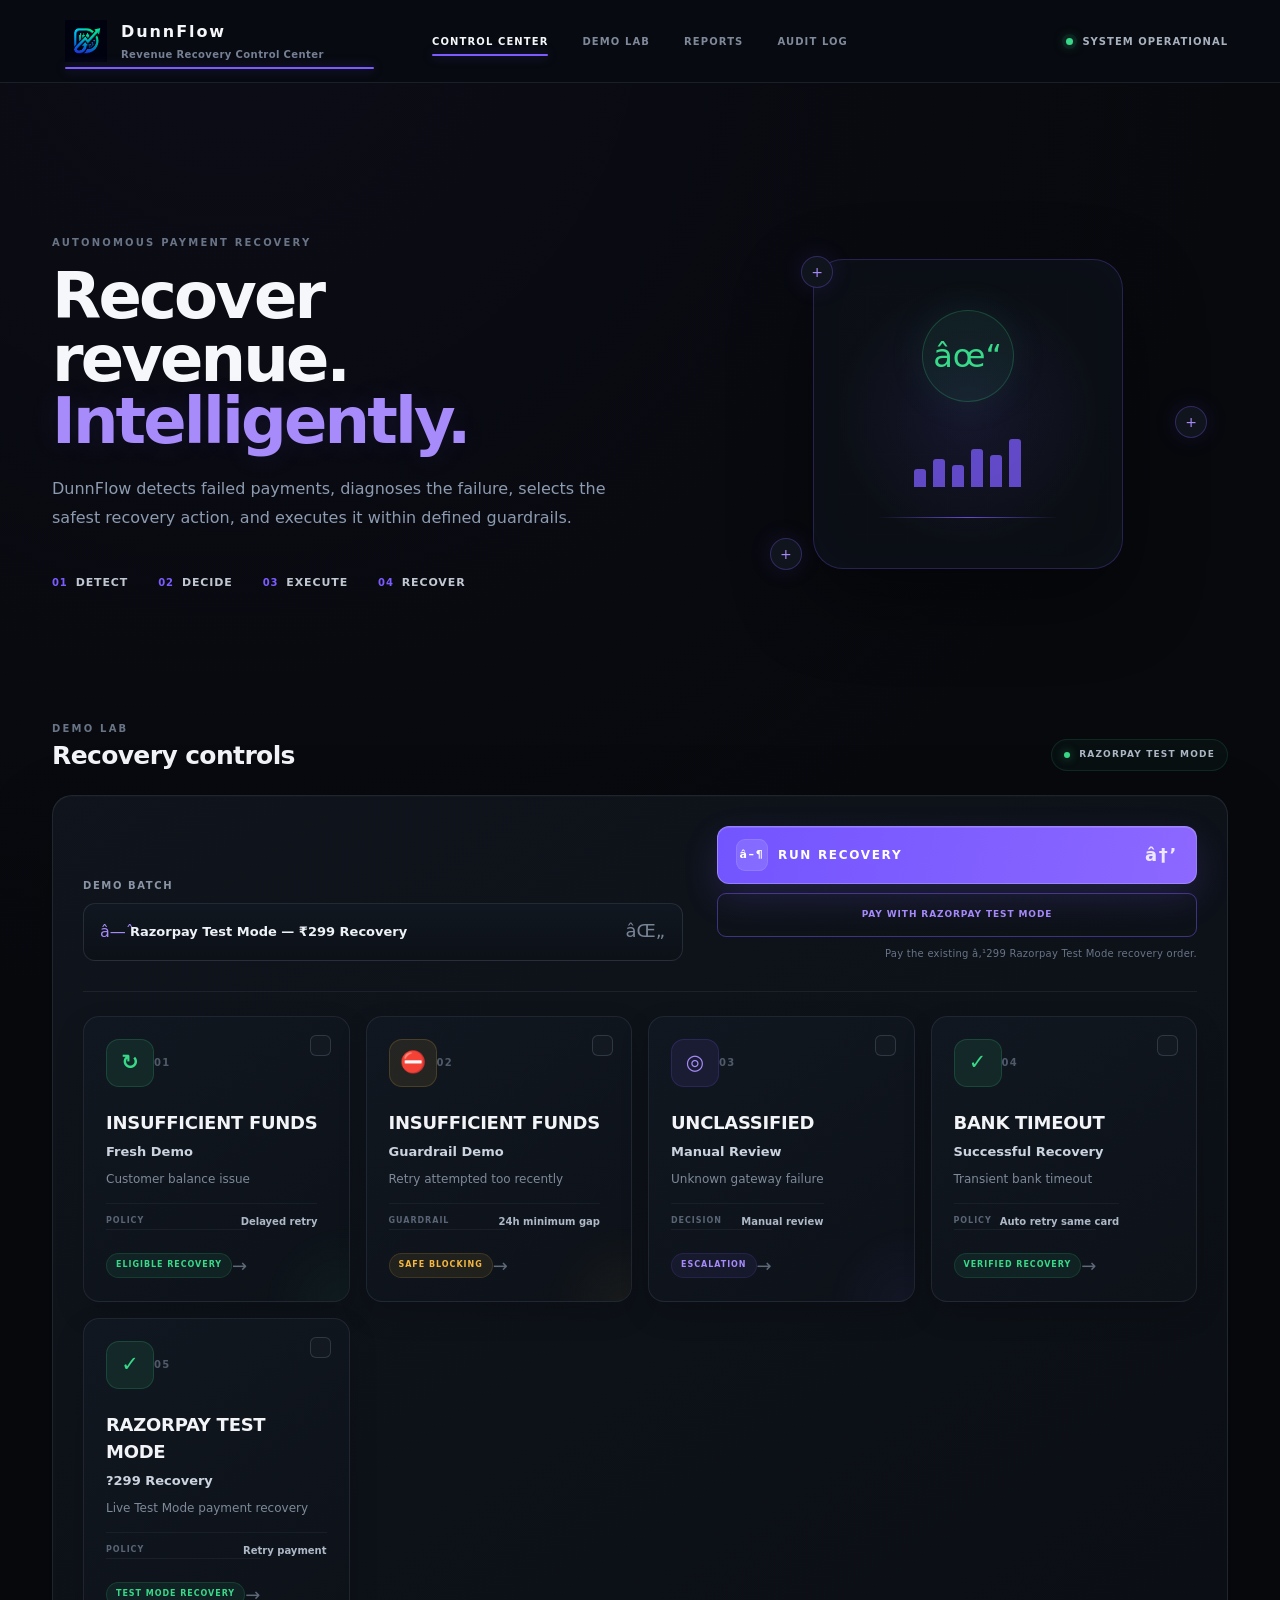
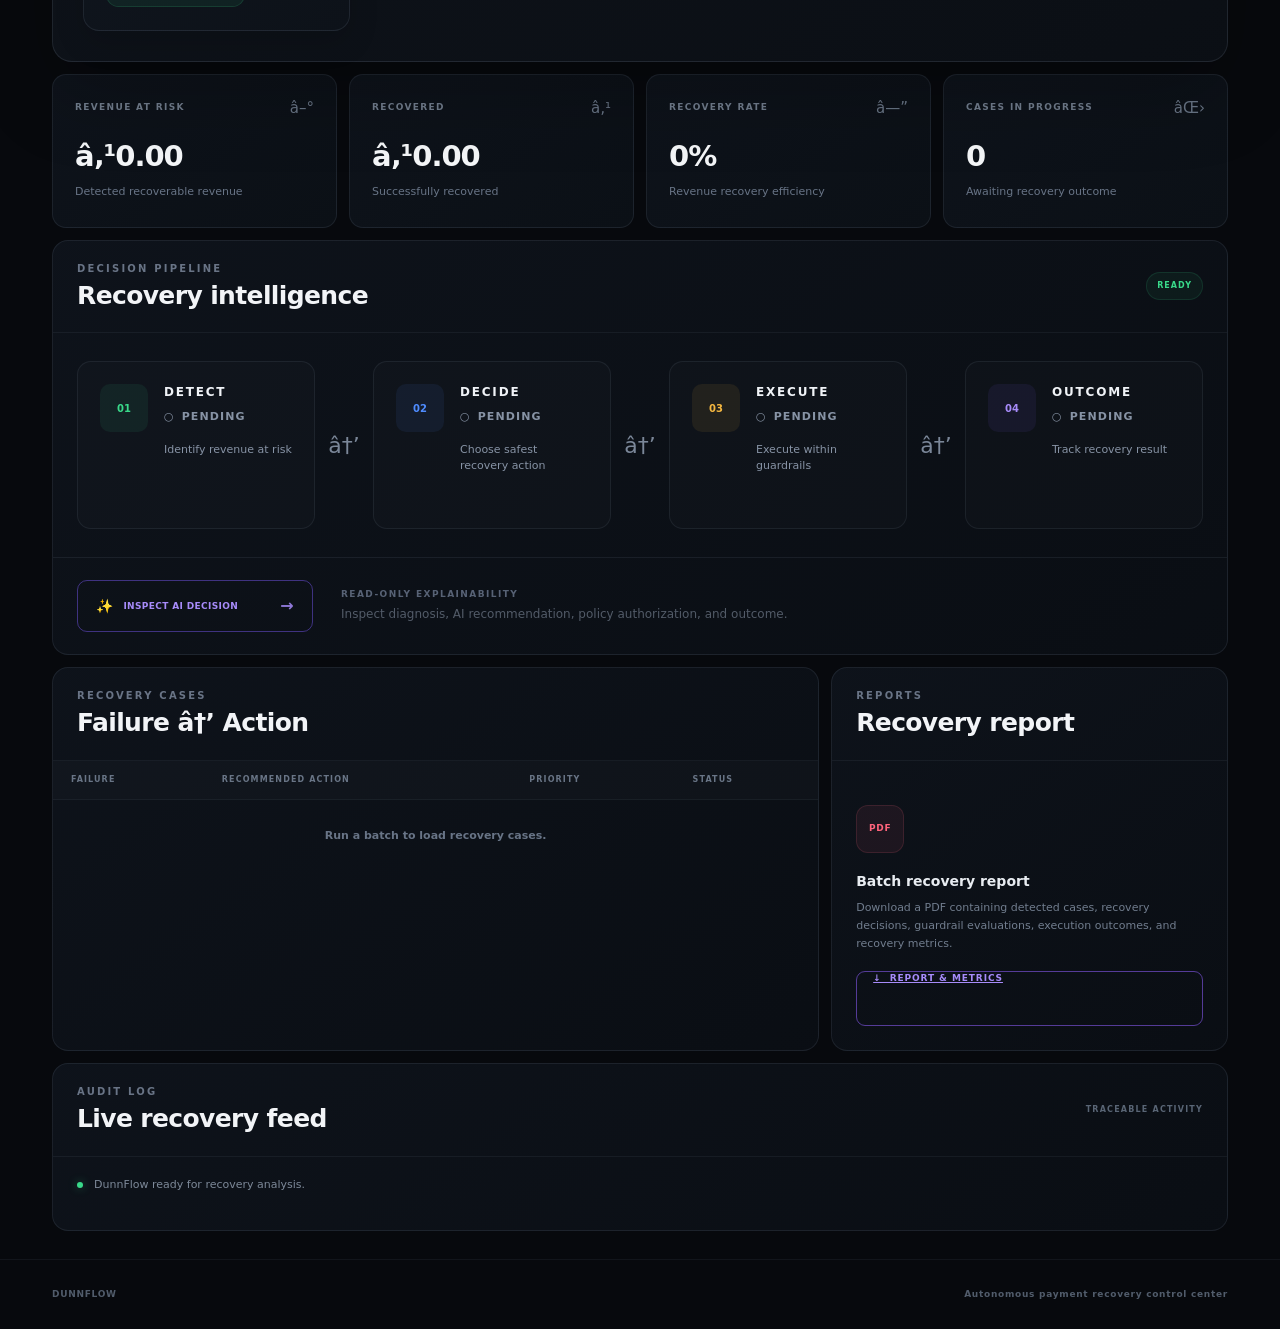
==== commit 1294d121: "Polishing Done" ====
--- a/templates/index.html
+++ b/templates/index.html
@@ -1,14 +1,14 @@
-<!DOCTYPE html>
+﻿<!DOCTYPE html>
 <html lang="en">
 <head>
- <script src='https://checkout.razorpay.com/v1/checkout.js'></script>
     <meta charset="UTF-8">
     <meta name="viewport" content="width=device-width, initial-scale=1.0">
 
-    <title>DunnFlow — Revenue Recovery Control Center</title>
-
+    <title>DunnFlow â€” Revenue Recovery Control Center</title>
+
+    <script src="https://checkout.razorpay.com/v1/checkout.js"></script>
     <link rel="icon" href="/static/images/dunnflow-logo.png">
-    <link rel="stylesheet" href="/static/css/style.css">
+    <link rel="stylesheet" href="/static/css/style.css?v=20260905">
 </head>
 
 <body>
@@ -116,7 +116,7 @@
                 <div class="visual-panel">
 
                     <div class="visual-shield">
-                        <span>✓</span>
+                        <span>âœ“</span>
                     </div>
 
                     <div class="visual-chart">
@@ -165,9 +165,9 @@
                     </h2>
                 </div>
 
-                <div class="mode-pill">
+                <div class="mode-pill" id="executionModePill">
                     <span></span>
-                    SYNTHETIC TEST MODE
+                    RAZORPAY TEST MODE
                 </div>
 
             </div>
@@ -190,39 +190,16 @@
                         <div class="batch-select-wrapper">
 
                             <span class="batch-select-icon">
-                                ◈
+                                â—ˆ
                             </span>
 
-                            <select
-                                id="batchSelect"
-                                class="batch-select"
-
-                            >
-
-                            <option value="benchmark_60_subscription_failures">Razorpay Test - Existing 299 Recovery</option>
-
-                            <option value="e2e_phase_e_card_expired_success_043">
-                              Card Expired — Synthetic Success Demo
-                            </option>
-
-                            <option value="e2e_phase_e_card_expired_retry_001">
-                               Card Expired — Fresh Demo
-                            </option>
-
-                            <option value="e2e_phase_e_card_expired_001">
-                              Card Expired — Guardrail Demo
-                            </option>
-
-                            <option value="e2e_phase_e_unclassified_001">
-                              Unclassified — Manual Review
-                            </option>
-
-
-
+                            <select id="batchSelect" class="batch-select">
+    <option value="razorpay_isolated_test_001">Razorpay Test Mode — ₹299 Recovery</option>
+                                <option value="benchmark_60_subscription_failures">Benchmark â€” 60 Subscription Failures</option>
                             </select>
 
                             <span class="batch-select-chevron">
-                               ⌄
+                               âŒ„
                             </span>
 
                         </div>
@@ -239,7 +216,7 @@
                         >
 
                             <span class="button-icon">
-                                ▶
+                                â–¶
                             </span>
 
                             <span class="button-label">
@@ -247,7 +224,7 @@
                             </span>
 
                             <span class="button-arrow">
-                                →
+                                â†’
                             </span>
 
                         </button>
@@ -257,11 +234,11 @@
                             class="secondary-button"
                             type="button"
                         >
-                            PAY EXISTING ORDER
+                            PAY WITH RAZORPAY TEST MODE
                         </button>
 
                         <div class="run-recovery-caption">
-                            Opens the existing Razorpay recovery order.
+                            Pay the existing â‚¹299 Razorpay Test Mode recovery order.
                         </div>
 
                     </div>
@@ -275,160 +252,213 @@
 
                 <div class="scenario-grid">
 
-
                     <!-- FRESH DEMO -->
-
                     <button
                         type="button"
-                        class="scenario-card scenario-card-fresh is-selected"
-                        data-batch="e2e_phase_e_card_expired_retry_001"
-                    >
-
-                        <span class="scenario-check">
-                            ✓
-                        </span>
+                        class="scenario-card scenario-card-fresh"
+                        data-invoice="inv_dunnflow_006"
+                    >
+                        <span class="scenario-check">?</span>
 
                         <div class="scenario-card-top">
-
-                            <div class="scenario-icon scenario-icon-green">
-                                ↻
-                            </div>
-
-                            <span class="scenario-number">
-                                01
-                            </span>
-
+                            <div class="scenario-icon scenario-icon-green">&#8635;</div>
+                            <span class="scenario-number">01</span>
                         </div>
 
                         <div class="scenario-card-content">
-
                             <div class="scenario-card-title">
+                                INSUFFICIENT FUNDS
+                            </div>
+
+                            <div class="scenario-card-name">
                                 Fresh Demo
                             </div>
 
                             <p>
-                                Demonstrates an eligible recovery
-                                opportunity.
+                                Customer balance issue
                             </p>
 
+                            <div class="scenario-policy">
+                                <span>POLICY</span>
+                                <strong>Delayed retry</strong>
+                            </div>
                         </div>
 
                         <div class="scenario-card-footer">
-
                             <span class="scenario-status status-eligible">
                                 ELIGIBLE RECOVERY
                             </span>
 
-                            <span class="scenario-arrow">
-                                →
-                            </span>
-
-                        </div>
-
+                            <span class="scenario-arrow">&#8594;</span>
+                        </div>
                     </button>
 
 
                     <!-- GUARDRAIL DEMO -->
-
                     <button
                         type="button"
                         class="scenario-card scenario-card-guardrail"
-                        data-batch="e2e_phase_e_card_expired_001"
-                    >
-
-                        <span class="scenario-check">
-                            ✓
-                        </span>
+                        data-invoice="inv_dunnflow_012"
+                    >
+                        <span class="scenario-check">?</span>
 
                         <div class="scenario-card-top">
-
-                            <div class="scenario-icon scenario-icon-amber">
-                                ⛨
-                            </div>
-
-                            <span class="scenario-number">
-                                02
-                            </span>
-
+                            <div class="scenario-icon scenario-icon-amber">&#9940;</div>
+                            <span class="scenario-number">02</span>
                         </div>
 
                         <div class="scenario-card-content">
-
                             <div class="scenario-card-title">
+                                INSUFFICIENT FUNDS
+                            </div>
+
+                            <div class="scenario-card-name">
                                 Guardrail Demo
                             </div>
 
                             <p>
-                                Demonstrates safe blocking of an
-                                unsafe action.
+                                Retry attempted too recently
                             </p>
 
+                            <div class="scenario-policy">
+                                <span>GUARDRAIL</span>
+                                <strong>24h minimum gap</strong>
+                            </div>
                         </div>
 
                         <div class="scenario-card-footer">
-
                             <span class="scenario-status status-blocked">
                                 SAFE BLOCKING
                             </span>
 
-                            <span class="scenario-arrow">
-                                →
-                            </span>
-
-                        </div>
-
+                            <span class="scenario-arrow">&#8594;</span>
+                        </div>
                     </button>
 
 
                     <!-- MANUAL REVIEW -->
-
                     <button
                         type="button"
                         class="scenario-card scenario-card-manual"
-                        data-batch="e2e_phase_e_unclassified_001"
-                    >
-
-                        <span class="scenario-check">
-                            ✓
-                        </span>
+                        data-invoice="inv_dunnflow_060"
+                    >
+                        <span class="scenario-check">?</span>
 
                         <div class="scenario-card-top">
-
-                            <div class="scenario-icon scenario-icon-purple">
-                                ◎
-                            </div>
-
-                            <span class="scenario-number">
-                                03
-                            </span>
-
+                            <div class="scenario-icon scenario-icon-purple">&#9678;</div>
+                            <span class="scenario-number">03</span>
                         </div>
 
                         <div class="scenario-card-content">
-
                             <div class="scenario-card-title">
+                                UNCLASSIFIED
+                            </div>
+
+                            <div class="scenario-card-name">
                                 Manual Review
                             </div>
 
                             <p>
-                                Demonstrates escalation when the
-                                failure is unknown.
+                                Unknown gateway failure
                             </p>
 
+                            <div class="scenario-policy">
+                                <span>DECISION</span>
+                                <strong>Manual review</strong>
+                            </div>
                         </div>
 
                         <div class="scenario-card-footer">
-
                             <span class="scenario-status status-review">
                                 ESCALATION
                             </span>
 
-                            <span class="scenario-arrow">
-                                →
+                            <span class="scenario-arrow">&#8594;</span>
+                        </div>
+                    </button>
+
+
+                    <!-- SUCCESSFUL RECOVERY -->
+                    <button
+                        type="button"
+                        class="scenario-card scenario-card-success"
+                        data-invoice="inv_dunnflow_030"
+                    >
+                        <span class="scenario-check">?</span>
+
+                        <div class="scenario-card-top">
+                            <div class="scenario-icon scenario-icon-green">&#10003;</div>
+                            <span class="scenario-number">04</span>
+                        </div>
+
+                        <div class="scenario-card-content">
+                            <div class="scenario-card-title">
+                                BANK TIMEOUT
+                            </div>
+
+                            <div class="scenario-card-name">
+                                Successful Recovery
+                            </div>
+
+                            <p>
+                                Transient bank timeout
+                            </p>
+
+                            <div class="scenario-policy">
+                                <span>POLICY</span>
+                                <strong>Auto retry same card</strong>
+                            </div>
+                        </div>
+
+                        <div class="scenario-card-footer">
+                            <span class="scenario-status status-eligible">
+                                VERIFIED RECOVERY
                             </span>
 
-                        </div>
-
+                            <span class="scenario-arrow">&#8594;</span>
+                        </div>
+                    </button>
+
+
+                    <!-- RAZORPAY TEST MODE -->
+                    <button
+                        type="button"
+                        class="scenario-card scenario-card-success"
+                        data-invoice="inv_dunnflow_001"
+                    >
+                        <span class="scenario-check">?</span>
+
+                        <div class="scenario-card-top">
+                            <div class="scenario-icon scenario-icon-green">&#10003;</div>
+                            <span class="scenario-number">05</span>
+                        </div>
+
+                        <div class="scenario-card-content">
+                            <div class="scenario-card-title">
+                                RAZORPAY TEST MODE
+                            </div>
+
+                            <div class="scenario-card-name">
+                                ?299 Recovery
+                            </div>
+
+                            <p>
+                                Live Test Mode payment recovery
+                            </p>
+
+                            <div class="scenario-policy">
+                                <span>POLICY</span>
+                                <strong>Retry payment</strong>
+                            </div>
+                        </div>
+
+                        <div class="scenario-card-footer">
+                            <span class="scenario-status status-eligible">
+                                TEST MODE RECOVERY
+                            </span>
+
+                            <span class="scenario-arrow">&#8594;</span>
+                        </div>
                     </button>
 
                 </div>
@@ -458,7 +488,7 @@
                         </span>
 
                         <span class="metric-icon">
-                            ▰
+                            â–°
                         </span>
                     </div>
 
@@ -466,7 +496,7 @@
                         id="riskAmount"
                         class="metric-value"
                     >
-                        ₹0.00
+                        â‚¹0.00
                     </div>
 
                     <div class="metric-description">
@@ -484,7 +514,7 @@
                         </span>
 
                         <span class="metric-icon">
-                            ₹
+                            â‚¹
                         </span>
                     </div>
 
@@ -492,7 +522,7 @@
                         id="recoveredAmount"
                         class="metric-value"
                     >
-                        ₹0.00
+                        â‚¹0.00
                     </div>
 
                     <div class="metric-description">
@@ -510,7 +540,7 @@
                         </span>
 
                         <span class="metric-icon">
-                            ◔
+                            â—”
                         </span>
                     </div>
 
@@ -536,7 +566,7 @@
                         </span>
 
                         <span class="metric-icon">
-                            ⌛
+                            âŒ›
                         </span>
                     </div>
 
@@ -607,16 +637,14 @@
 
                         <div class="step-copy">
                             <strong>DETECT</strong>
-                            <span>
-                                Identify revenue at risk
-                            </span>
+                            <span class="step-status">PENDING</span><span class="step-description">Identify revenue at risk</span>
                         </div>
 
                     </div>
 
 
                     <div class="pipeline-arrow">
-                        →
+                        â†’
                     </div>
 
 
@@ -631,16 +659,14 @@
 
                         <div class="step-copy">
                             <strong>DECIDE</strong>
-                            <span>
-                                Choose safest recovery action
-                            </span>
+                            <span class="step-status">PENDING</span><span class="step-description">Choose safest recovery action</span>
                         </div>
 
                     </div>
 
 
                     <div class="pipeline-arrow">
-                        →
+                        â†’
                     </div>
 
 
@@ -655,16 +681,14 @@
 
                         <div class="step-copy">
                             <strong>EXECUTE</strong>
-                            <span>
-                                Execute within guardrails
-                            </span>
+                            <span class="step-status">PENDING</span><span class="step-description">Execute within guardrails</span>
                         </div>
 
                     </div>
 
 
                     <div class="pipeline-arrow">
-                        →
+                        â†’
                     </div>
 
 
@@ -679,11 +703,39 @@
 
                         <div class="step-copy">
                             <strong>OUTCOME</strong>
-                            <span>
-                                Track recovery result
-                            </span>
-                        </div>
-
+                            <span class="step-status">PENDING</span><span class="step-description">Track recovery result</span>
+                        </div>
+
+                    </div>
+
+                </div>
+
+                <div class="decision-intelligence-action">
+
+                    <button
+                        id="inspectDecisionBtn"
+                        class="secondary-button intelligence-trigger"
+                        type="button"
+                    >
+                        <span class="intelligence-icon">&#10024;</span>
+
+                        <span class="button-label">
+                            INSPECT AI DECISION
+                        </span>
+
+                        <span class="button-arrow">
+                            &#8594;
+                        </span>
+
+                    </button>
+
+                    <div class="decision-intelligence-hint">
+                        <span class="decision-intelligence-hint-label">
+                            READ-ONLY EXPLAINABILITY
+                        </span>
+                        <span class="decision-intelligence-hint-text">
+                            Inspect diagnosis, AI recommendation, policy authorization, and outcome.
+                        </span>
                     </div>
 
                 </div>
@@ -714,7 +766,7 @@
                         </div>
 
                         <h2>
-                            Failure → Action
+                            Failure â†’ Action
                         </h2>
 
                     </div>
@@ -759,7 +811,6 @@
 
             </div>
 
-
             <div
                 id="reports"
                 class="panel report-panel"
@@ -802,13 +853,13 @@
 
                     </div>
 
-                    <button
-                        id="downloadReportBtn"
-                        class="secondary-button"
-                        type="button"
-                    >
-                        ⇩ &nbsp; DOWNLOAD REPORT
-                    </button>
+                    <a
+                        id="openReportMetricsBtn"
+                        class="secondary-button report-launch-button"
+                        href="/reports/benchmark_60_subscription_failures"
+                    >
+                        &#8595;&nbsp; REPORT &amp; METRICS
+                    </a>
 
                 </div>
 
@@ -817,11 +868,6 @@
         </div>
 
     </section>
-
-
-    <!-- =====================================================
-         AUDIT LOG
-    ====================================================== -->
 
     <section
         id="audit-log"
@@ -900,22 +946,191 @@
      JAVASCRIPT
 ========================================================= -->
 
-<!-- =========================================================
-     JAVASCRIPT
-========================================================= -->
-
-<script src="/static/js/api.js"></script>
-<script src="/static/js/navigation.js"></script>
-<script src="/static/js/audit-trail.js"></script>
-<script src="/static/js/live-feed.js"></script>
-<script src="/static/js/metrics.js"></script>
-<script src="/static/js/scenario-cards.js"></script>
+<script src="/static/js/state.js?v=20260903"></script>
+<script src="/static/js/api.js?v=20260903"></script>
+<script src="/static/js/navigation.js?v=20260903"></script>
+<script src="/static/js/audit-trail.js?v=20260903"></script>
+<script src="/static/js/live-feed.js?v=20260903"></script>
+<script src="/static/js/metrics.js?v=20261002"></script>
+<script src="/static/js/scenario-cards.js?v=20261002"></script>
+<script src="/static/js/decision-intelligence.js?v=20260905"></script>
+
+
+<!-- =====================================================
+     DECISION INTELLIGENCE MODAL
+====================================================== -->
+
+<div
+    id="decisionIntelligenceModal"
+    class="decision-modal"
+    aria-hidden="true"
+>
+
+    <div
+        class="decision-modal-backdrop"
+        data-close-decision-modal="true"
+    ></div>
+
+    <div
+        class="decision-modal-panel"
+        role="dialog"
+        aria-modal="true"
+        aria-labelledby="decisionModalTitle"
+    >
+
+        <div class="decision-modal-header">
+
+            <div>
+
+                <div class="section-kicker">
+                    DECISION INTELLIGENCE
+                </div>
+
+                <h2 id="decisionModalTitle">
+                    AI recommendation vs policy authorization
+                </h2>
+
+                <p class="decision-modal-subtitle">
+                    AI recommends. Deterministic policy authorizes. Execution obeys.
+                </p>
+
+            </div>
+
+            <button
+                id="closeDecisionModalBtn"
+                class="decision-modal-close"
+                type="button"
+                aria-label="Close decision intelligence"
+            >
+                &#215;
+            </button>
+
+        </div>
+
+
+        <div
+            class="intelligence-grid"
+            id="recoveryIntelligence"
+        >
+
+            <div class="intelligence-card">
+
+                <div class="intelligence-label">
+                    FAILURE DIAGNOSIS
+                </div>
+
+                <div
+                    class="intelligence-value"
+                    id="failureDiagnosis"
+                >
+                    Awaiting recovery run
+                </div>
+
+                <div
+                    class="intelligence-detail"
+                    id="failureReason"
+                >
+                    The payment failure will be diagnosed from the recorded gateway outcome.
+                </div>
+
+            </div>
+
+
+            <div class="intelligence-card">
+
+                <div class="intelligence-label">
+                    AI RECOMMENDATION
+                </div>
+
+                <div
+                    class="intelligence-value"
+                    id="aiRecommendation"
+                >
+                    Awaiting AI recommendation
+                </div>
+
+                <div class="intelligence-meta">
+
+                    <span id="aiConfidence">
+                        Confidence &#8212;
+                    </span>
+
+                    <span id="aiAgreement">
+                        Policy agreement &#8212;
+                    </span>
+
+                </div>
+
+                <div
+                    class="intelligence-detail"
+                    id="aiReason"
+                >
+                    AI remains advisory; it does not authorize financial actions.
+                </div>
+
+            </div>
+
+
+            <div class="intelligence-card">
+
+                <div class="intelligence-label">
+                    DETERMINISTIC AUTHORIZATION
+                </div>
+
+                <div
+                    class="intelligence-value"
+                    id="deterministicDecision"
+                >
+                    Awaiting policy decision
+                </div>
+
+                <div class="intelligence-meta">
+
+                    <span id="decisionPriority">
+                        Priority &#8212;
+                    </span>
+
+                    <span id="decisionGuardrail">
+                        Guardrail &#8212;
+                    </span>
+
+                </div>
+
+                <div class="intelligence-detail">
+                    The deterministic recovery policy is authoritative.
+                </div>
+
+            </div>
+
+
+            <div class="intelligence-card intelligence-card-outcome">
+
+                <div class="intelligence-label">
+                    EXECUTION OUTCOME
+                </div>
+
+                <div
+                    class="intelligence-value"
+                    id="outcomeResult"
+                >
+                    Awaiting execution
+                </div>
+
+                <div class="intelligence-meta">
+
+                    <span id="outcomeAmount">
+                        Recovered &#8212; &#8377;0
+                    </span>
+
+                </div>
+
+            </div>
+
+        </div>
+
+    </div>
+
+</div>
 
 </body>
 </html>
-
-
-
-
-
-
--- a/static/css/style.css
+++ b/static/css/style.css
@@ -1,4 +1,4 @@
-/* =========================================================
+﻿/* =========================================================
    DUNNFLOW — PREMIUM DASHBOARD
    Frontend stylesheet
 ========================================================= */
@@ -13,6 +13,10 @@
 
     --border: #202936;
     --border-soft: rgba(148, 163, 184, 0.12);
+
+    /* Defined tokens for modals and intelligence cards */
+    --border-color: rgba(148, 163, 184, 0.12);
+    --surface-card: #10151d;
 
     --text: #f4f6f8;
     --muted: #8b95a5;
@@ -120,6 +124,21 @@
     min-height: 82px;
     padding: 0 52px;
 
+    background: rgba(8, 11, 17, 0.97);
+
+    border-bottom:
+        1px solid rgba(148, 163, 184, 0.14);
+
+    backdrop-filter: blur(14px);
+    -webkit-backdrop-filter: blur(14px);
+}
+
+.topbar-inner {
+    width: 100%;
+    max-width: var(--content-width);
+    margin: 0 auto;
+    min-height: 82px;
+
     display: grid;
     grid-template-columns:
         minmax(250px, 1fr)
@@ -128,22 +147,6 @@
 
     align-items: center;
     gap: 32px;
-
-    background: rgba(8, 11, 17, 0.97);
-
-    border-bottom:
-        1px solid rgba(148, 163, 184, 0.14);
-
-    backdrop-filter: blur(14px);
-    -webkit-backdrop-filter: blur(14px);
-}
-
-.topbar-inner {
-    width: 100%;
-    max-width: var(--content-width);
-    margin: 0 auto;
-
-    display: contents;
 }
 
 .brand {
@@ -606,7 +609,7 @@
 
 
 /* =========================================================
-   DEMO LAB — SECTION HEADER
+   DEMO LAB â€” SECTION HEADER
 ========================================================= */
 
 .demo-section {
@@ -993,7 +996,7 @@
     display: grid;
 
     grid-template-columns:
-        repeat(3, minmax(0, 1fr));
+        repeat(4, minmax(0, 1fr));
 
     gap: 16px;
 
@@ -1008,7 +1011,7 @@
 .scenario-card {
     position: relative;
 
-    min-height: 244px;
+    min-height: 220px;
 
     display: flex;
     flex-direction: column;
@@ -1268,6 +1271,47 @@
 
     font-size: 12px;
     line-height: 1.7;
+}
+
+.scenario-card-name {
+    margin-top: 6px;
+
+    color: #cbd3df;
+
+    font-size: 13px;
+    font-weight: 750;
+}
+
+.scenario-policy {
+    display: flex;
+    align-items: center;
+    justify-content: space-between;
+
+    gap: 8px;
+
+    margin-top: 13px;
+    padding-top: 10px;
+
+    border-top:
+        1px solid rgba(148, 163, 184, 0.07);
+}
+
+.scenario-policy span {
+    color: #596576;
+
+    font-size: 8px;
+    font-weight: 900;
+
+    letter-spacing: 0.12em;
+}
+
+.scenario-policy strong {
+    color: #aeb8c7;
+
+    font-size: 10px;
+    font-weight: 800;
+
+    text-align: right;
 }
 
 
@@ -1522,31 +1566,19 @@
     padding-top: 0;
 }
 
-.pipeline {
-    display: grid;
-
-    grid-template-columns:
-        1fr auto
-        1fr auto
-        1fr auto
-        1fr;
-
+.pipeline-step {
+    width: 100%;
+    min-width: 0;
+    min-height: 112px;
+
+    display: flex;
     align-items: center;
 
-    gap: 14px;
-
-    padding: 24px;
-}
-
-.pipeline-step {
-    min-height: 94px;
-
-    display: flex;
-    align-items: center;
-
-    gap: 15px;
-
-    padding: 17px;
+    gap: 17px;
+
+    padding: 20px;
+
+    overflow: hidden;
 
     background:
         rgba(255, 255, 255, 0.015);
@@ -1586,10 +1618,10 @@
 }
 
 .step-number {
-    width: 39px;
-    height: 39px;
-
-    flex: 0 0 39px;
+    width: 46px;
+    height: 46px;
+
+    flex: 0 0 46px;
 
     display: flex;
     align-items: center;
@@ -1621,35 +1653,12 @@
     background: rgba(124, 92, 255, 0.08);
 }
 
-.step-copy {
-    display: flex;
-    flex-direction: column;
-
-    gap: 4px;
-}
-
-.step-copy strong {
-    color: #e7ebf0;
-
-    font-size: 10px;
-    font-weight: 900;
-
-    letter-spacing: 0.13em;
-}
-
 .step-copy span {
-    color: #687486;
-
-    font-size: 10px;
-    line-height: 1.4;
-}
-
-.pipeline-arrow {
-    color: #4c5665;
-
-    font-size: 18px;
-}
-
+    color: #8793a5;
+
+    font-size: 11px;
+    line-height: 1.45;
+}
 
 /* =========================================================
    OPERATIONS
@@ -1919,16 +1928,17 @@
 
 
 /* =========================================================
-   RESPONSIVE — TABLET
+   RESPONSIVE â€” TABLET
 ========================================================= */
 
 @media (max-width: 1050px) {
 
     header.topbar {
         padding: 0 28px;
-
-        grid-template-columns:
-            1fr auto;
+    }
+
+    .topbar-inner {
+        grid-template-columns: 1fr auto;
     }
 
     .main-nav {
@@ -1983,21 +1993,28 @@
 
 
 /* =========================================================
-   RESPONSIVE — MOBILE
+   RESPONSIVE â€” MOBILE
 ========================================================= */
+
+@media (min-width: 721px) and (max-width: 1050px) {
+    .scenario-grid {
+        grid-template-columns:
+            repeat(2, minmax(0, 1fr));
+    }
+}
 
 @media (max-width: 720px) {
 
     header.topbar {
         min-height: auto;
-
         padding: 16px 20px;
-
+    }
+
+    .topbar-inner {
+        min-height: auto;
         display: flex;
         flex-direction: column;
-
         align-items: stretch;
-
         gap: 15px;
     }
 
@@ -2119,7 +2136,7 @@
 }
 
 /* =========================================================
-   DUNNFLOW — FINAL SPACING POLISH
+   DUNNFLOW â€” FINAL SPACING POLISH
    Visual-only adjustment.
    Does not change component behavior.
    ========================================================= */
@@ -2130,19 +2147,16 @@
 
 @media (min-width: 951px) {
 
-    /* Keep the hero comfortable without making it too tall */
     .hero-section {
         padding-top: 38px;
         padding-bottom: 18px;
     }
 
-    /* Demo Lab */
     .demo-section {
         padding-top: 0;
         padding-bottom: 14px;
     }
 
-    /* Metrics sit close to Demo Lab */
     .metrics-section {
         padding-top: 0;
         padding-bottom: 14px;
@@ -2152,25 +2166,21 @@
         gap: 12px;
     }
 
-    /* Decision Pipeline */
     .pipeline-section {
         padding-top: 0;
         padding-bottom: 14px;
     }
 
-    /* Recovery Cases + Reports */
     .operations-section {
         padding-top: 0;
         padding-bottom: 14px;
     }
 
-    /* Audit */
     .audit-section {
         padding-top: 0;
         padding-bottom: 28px;
     }
 
-    /* Keep the content itself from feeling cramped */
     .demo-console {
         margin-top: 2px;
     }
@@ -2276,4 +2286,2992 @@
     .audit-section {
         padding-bottom: 22px;
     }
+}
+
+
+/* =========================================================
+   RECOVERY INTELLIGENCE
+   Judge-facing evidence: AI recommendation vs policy
+   ========================================================= */
+
+.intelligence-grid {
+    display: grid;
+    grid-template-columns: repeat(2, minmax(0, 1fr));
+    gap: 16px;
+    margin-top: 24px;
+}
+
+.intelligence-card {
+    padding: 20px;
+    border: 1px solid var(--border-color);
+    border-radius: 14px;
+    background: var(--surface-card);
+}
+
+.intelligence-label {
+    font-size: 11px;
+    font-weight: 700;
+    letter-spacing: 0.12em;
+    text-transform: uppercase;
+    opacity: 0.65;
+    margin-bottom: 10px;
+}
+
+.intelligence-value {
+    font-size: 20px;
+    font-weight: 700;
+    line-height: 1.3;
+}
+
+.intelligence-meta {
+    display: flex;
+    flex-wrap: wrap;
+    gap: 12px;
+    margin-top: 12px;
+    font-size: 12px;
+    opacity: 0.72;
+}
+
+.intelligence-detail {
+    margin-top: 12px;
+    font-size: 13px;
+    line-height: 1.55;
+    opacity: 0.68;
+}
+
+.intelligence-card-outcome {
+    grid-column: 1 / -1;
+}
+
+@media (max-width: 800px) {
+    .intelligence-grid {
+        grid-template-columns: 1fr;
+    }
+
+    .intelligence-card-outcome {
+        grid-column: auto;
+    }
+}
+
+
+/* =========================================================
+   DECISION INTELLIGENCE MODAL & PANEL ACTION
+   ========================================================= */
+
+.intelligence-trigger {
+    display: inline-flex;
+    align-items: center;
+    justify-content: center;
+    gap: 12px;
+    min-width: 210px;
+    white-space: nowrap;
+}
+
+.decision-modal {
+    position: fixed;
+    inset: 0;
+    z-index: 1000;
+    display: none;
+}
+
+.decision-modal.is-open {
+    display: block;
+}
+
+.decision-modal-backdrop {
+    position: absolute;
+    inset: 0;
+    background: rgba(0, 0, 0, 0.72);
+    backdrop-filter: blur(6px);
+}
+
+.decision-modal-panel {
+    position: relative;
+    width: min(980px, calc(100vw - 40px));
+    max-height: calc(100vh - 48px);
+    margin: 24px auto;
+    overflow-y: auto;
+    padding: 28px;
+    border: 1px solid var(--border-color);
+    border-radius: 18px;
+    background: var(--surface-card);
+    box-shadow: 0 24px 80px rgba(0, 0, 0, 0.45);
+}
+
+.decision-modal-header {
+    display: flex;
+    align-items: flex-start;
+    justify-content: space-between;
+    gap: 24px;
+    margin-bottom: 24px;
+}
+
+.decision-modal-header h2 {
+    margin: 4px 0 8px;
+}
+
+.decision-modal-subtitle {
+    margin: 0;
+    font-size: 14px;
+    line-height: 1.5;
+    opacity: 0.7;
+}
+
+.decision-modal-close {
+    flex: 0 0 auto;
+    width: 40px;
+    height: 40px;
+    border: 1px solid var(--border-color);
+    border-radius: 10px;
+    background: transparent;
+    color: var(--text);
+    font-size: 26px;
+    line-height: 1;
+    cursor: pointer;
+    display: flex;
+    align-items: center;
+    justify-content: center;
+    transition: background 160ms ease;
+}
+
+.decision-modal-close:hover {
+    background: rgba(255, 255, 255, 0.05);
+}
+
+body.decision-modal-open {
+    overflow: hidden;
+}
+
+@media (max-width: 800px) {
+    .decision-intelligence-action {
+        align-items: flex-start;
+        flex-direction: column;
+    }
+
+    .decision-modal-panel {
+        width: calc(100vw - 24px);
+        max-height: calc(100vh - 24px);
+        margin: 12px auto;
+        padding: 20px;
+    }
+
+    .decision-modal-header {
+        gap: 12px;
+    }
+}
+/* =========================================================
+   PIPELINE STATE CONTRACT
+   JS sets state through CSS classes:
+   pending / active / complete / success / blocked / error
+   ========================================================= */
+
+.pipeline-step.pending {
+    background: rgba(255, 255, 255, 0.015);
+    border-color: rgba(148, 163, 184, 0.10);
+}
+
+.pipeline-step.active {
+    background: rgba(124, 92, 255, 0.065);
+    border-color: var(--purple) !important;
+    box-shadow:
+        0 0 0 1px rgba(124, 92, 255, 0.16),
+        0 0 30px rgba(124, 92, 255, 0.12);
+
+    animation:
+        pipelineActivePulse 1.4s ease-in-out infinite;
+}
+
+@keyframes pipelineActivePulse {
+    0%,
+    100% {
+        box-shadow:
+            0 0 0 1px rgba(124, 92, 255, 0.14),
+            0 0 24px rgba(124, 92, 255, 0.08);
+    }
+
+    50% {
+        box-shadow:
+            0 0 0 1px rgba(124, 92, 255, 0.22),
+            0 0 34px rgba(124, 92, 255, 0.16);
+    }
+}
+
+.pipeline-step.complete {
+    background: rgba(57, 217, 138, 0.035);
+    border-color: rgba(57, 217, 138, 0.55) !important;
+}
+
+.pipeline-step.success {
+    background: rgba(57, 217, 138, 0.055);
+    border-color: var(--green) !important;
+    box-shadow:
+        0 0 0 1px rgba(57, 217, 138, 0.10),
+        0 0 24px rgba(57, 217, 138, 0.08);
+}
+
+.pipeline-step.blocked {
+    background: rgba(244, 183, 64, 0.045);
+    border-color: var(--amber) !important;
+    box-shadow:
+        0 0 0 1px rgba(244, 183, 64, 0.08);
+}
+
+.pipeline-step.error {
+    background: rgba(255, 100, 124, 0.045);
+    border-color: var(--red) !important;
+    box-shadow:
+        0 0 0 1px rgba(255, 100, 124, 0.08);
+}
+
+/* Running state remains visibly active while the
+   real backend operation is being awaited. */
+.pipeline-step.active .step-number {
+    box-shadow:
+        0 0 0 4px rgba(124, 92, 255, 0.06),
+        0 0 18px rgba(124, 92, 255, 0.18);
+}
+
+/* Completed stages retain a clear visual hand-off
+   to the next backend stage. */
+.pipeline-step.complete .step-number,
+.pipeline-step.success .step-number {
+    box-shadow:
+        0 0 0 3px rgba(57, 217, 138, 0.05);
+}
+
+.pipeline-step.blocked .step-number {
+    box-shadow:
+        0 0 0 3px rgba(244, 183, 64, 0.05);
+}
+
+.pipeline-step.error .step-number {
+    box-shadow:
+        0 0 0 3px rgba(255, 100, 124, 0.05);
+}
+
+
+
+/* DUNNFLOW FINAL PIPELINE LAYOUT */
+
+.pipeline {
+    display: grid;
+
+    grid-template-columns:
+        minmax(0, 1fr) 34px
+        minmax(0, 1fr) 34px
+        minmax(0, 1fr) 34px
+        minmax(0, 1fr);
+
+    align-items: stretch;
+
+    gap: 12px;
+
+    padding: 28px 24px;
+}
+
+.pipeline-step {
+    width: 100%;
+    min-width: 0;
+    min-height: 168px;
+
+    display: flex;
+    align-items: flex-start;
+
+    gap: 16px;
+
+    padding: 22px;
+
+    overflow: hidden;
+
+    background: rgba(255, 255, 255, 0.015);
+
+    border: 1px solid rgba(148, 163, 184, 0.10);
+
+    border-radius: 14px;
+}
+
+.pipeline-arrow {
+    width: 34px;
+    min-width: 34px;
+
+    align-self: stretch;
+
+    display: flex;
+    align-items: center;
+    justify-content: center;
+
+    color: #7b8799;
+
+    font-size: 22px;
+    font-weight: 500;
+}
+
+.step-number {
+    width: 48px;
+    height: 48px;
+
+    flex: 0 0 48px;
+}
+
+.step-copy {
+    min-width: 0;
+
+    display: flex;
+    flex-direction: column;
+
+    align-items: flex-start;
+
+    gap: 6px;
+
+    padding-top: 1px;
+}
+
+.step-copy strong {
+    color: #f0f3f7;
+
+    font-size: 12px;
+    font-weight: 900;
+
+    line-height: 1.2;
+
+    letter-spacing: 0.15em;
+}
+
+.step-status {
+    display: inline-flex;
+    align-items: center;
+
+    min-height: 22px;
+
+    color: #9aa5b5;
+
+    font-size: 10px;
+    font-weight: 900;
+
+    line-height: 1;
+
+    letter-spacing: 0.10em;
+}
+
+.step-description {
+    margin-top: 8px;
+
+    color: #8995a7;
+
+    font-size: 12px;
+    line-height: 1.6;
+}
+
+.pipeline-step.active .step-status {
+    color: var(--purple-light);
+}
+
+.pipeline-step.complete .step-status,
+.pipeline-step.success .step-status {
+    color: var(--green);
+}
+
+.pipeline-step.blocked .step-status {
+    color: var(--amber);
+}
+
+.pipeline-step.error .step-status {
+    color: var(--red);
+}
+
+.pipeline-step.active .step-status::before {
+    content: "○";
+    margin-right: 7px;
+}
+
+.pipeline-step.complete .step-status::before,
+.pipeline-step.success .step-status::before {
+    content: "○";
+    margin-right: 7px;
+}
+
+.pipeline-step.blocked .step-status::before {
+    content: "!";
+    margin-right: 7px;
+}
+
+.pipeline-step.error .step-status::before {
+    content: "○";
+    margin-right: 7px;
+}
+
+.pipeline-step.pending .step-status::before {
+    content: "○";
+    margin-right: 7px;
+}
+
+@media (max-width: 1050px) {
+    .pipeline {
+        grid-template-columns:
+            minmax(0, 1fr)
+            minmax(0, 1fr);
+
+        gap: 14px;
+
+        padding: 24px;
+    }
+
+    .pipeline-arrow {
+        display: none;
+    }
+}
+
+@media (max-width: 720px) {
+    .pipeline {
+        grid-template-columns: 1fr;
+
+        gap: 12px;
+
+        padding: 20px;
+    }
+
+    .pipeline-step {
+        min-height: 140px;
+    }
+}
+
+
+/* DUNNFLOW FINAL DECISION INTELLIGENCE ACTION */
+
+.decision-intelligence-action .intelligence-trigger {
+    flex: 0 0 auto;
+    min-width: 210px;
+}
+
+.decision-intelligence-hint {
+    flex: 1 1 auto;
+    min-width: 0;
+    max-width: 560px;
+
+    color: #8995a7;
+
+    font-size: 12px;
+    line-height: 1.5;
+
+    opacity: 0.72;
+}
+
+@media (max-width: 800px) {
+    .decision-intelligence-action {
+        align-items: stretch;
+        flex-direction: column;
+        gap: 14px;
+    }
+
+    .decision-intelligence-action
+    .intelligence-trigger {
+        width: 100%;
+        min-width: 0;
+    }
+
+    .decision-intelligence-hint {
+        max-width: none;
+    }
+}
+
+
+
+/* DUNNFLOW REPORTS DASHBOARD */
+
+.report-panel {
+    overflow: hidden;
+}
+
+.report-panel .panel-header {
+    margin-bottom: 20px;
+}
+
+.report-header-meta {
+    display: flex;
+    align-items: center;
+    gap: 8px;
+
+    font-size: 9px;
+    font-weight: 900;
+    letter-spacing: 0.14em;
+
+    color: #75829a;
+}
+
+.report-metrics-grid {
+    display: grid;
+    grid-template-columns:
+        repeat(4, minmax(0, 1fr));
+
+    gap: 12px;
+
+    margin-bottom: 16px;
+}
+
+.report-metric-card {
+    min-width: 0;
+
+    padding: 18px 18px 16px;
+
+    border:
+        1px solid
+        rgba(148, 163, 184, 0.10);
+
+    border-radius: 12px;
+
+    background:
+        rgba(255, 255, 255, 0.018);
+
+    box-sizing: border-box;
+}
+
+.report-metric-card:hover {
+    border-color:
+        rgba(145, 105, 255, 0.28);
+
+    background:
+        rgba(124, 92, 255, 0.025);
+}
+
+.report-metric-note {
+    margin-top: 7px;
+
+    color: #69758a;
+
+    font-size: 10px;
+    line-height: 1.4;
+}
+
+
+/* Detail sections */
+
+.report-grid {
+    display: grid;
+
+    grid-template-columns:
+        repeat(2, minmax(0, 1fr));
+
+    gap: 14px;
+
+    margin-bottom: 14px;
+}
+
+.report-detail-card {
+    min-width: 0;
+
+    padding: 18px;
+
+    border:
+        1px solid
+        rgba(148, 163, 184, 0.10);
+
+    border-radius: 12px;
+
+    background:
+        rgba(255, 255, 255, 0.014);
+}
+
+.report-detail-header {
+    display: flex;
+    align-items: center;
+    justify-content: space-between;
+
+    gap: 12px;
+
+    margin-bottom: 14px;
+}
+
+.report-detail-header strong {
+    color: #d9e1ec;
+
+    font-size: 12px;
+    font-weight: 800;
+
+    letter-spacing: 0.02em;
+}
+
+.report-detail-header span {
+    color: #68758a;
+
+    font-size: 9px;
+    font-weight: 800;
+
+    letter-spacing: 0.10em;
+    text-transform: uppercase;
+}
+
+
+/* Breakdown rows */
+
+.report-breakdown-row {
+    display: flex;
+    align-items: center;
+    justify-content: space-between;
+
+    gap: 18px;
+
+    min-height: 52px;
+
+    padding: 10px 0;
+
+    border-top:
+        1px solid
+        rgba(148, 163, 184, 0.07);
+
+    box-sizing: border-box;
+}
+
+.report-breakdown-row:first-child {
+    border-top: 0;
+}
+
+.report-breakdown-main strong {
+    overflow: hidden;
+
+    color: #cbd5e1;
+
+    font-size: 11px;
+    font-weight: 750;
+
+    line-height: 1.25;
+
+    text-overflow: ellipsis;
+    white-space: nowrap;
+}
+
+.report-breakdown-main span {
+    color: #667388;
+
+    font-size: 9px;
+    line-height: 1.35;
+}
+
+.report-breakdown-value {
+    flex: 0 0 auto;
+
+    min-width: 52px;
+
+    color: #a98cff;
+
+    font-size: 12px;
+    font-weight: 850;
+
+    line-height: 1;
+
+    text-align: right;
+}
+
+
+/* Empty state */
+
+.report-empty-state {
+    padding: 18px 0;
+
+    color: #68758a;
+
+    font-size: 10px;
+    line-height: 1.5;
+
+    text-align: center;
+}
+
+
+/* Safety */
+
+.report-safety-card {
+    display: flex;
+    align-items: center;
+
+    gap: 22px;
+
+    margin-bottom: 14px;
+
+    padding: 18px;
+
+    border:
+        1px solid
+        rgba(148, 163, 184, 0.10);
+
+    border-radius: 12px;
+
+    background:
+        rgba(255, 255, 255, 0.014);
+
+    box-sizing: border-box;
+}
+
+.report-safety-copy {
+    flex: 1 1 auto;
+    min-width: 0;
+}
+
+.report-safety-copy strong {
+    display: block;
+
+    margin-bottom: 6px;
+
+    color: #d9e1ec;
+
+    font-size: 12px;
+    font-weight: 800;
+}
+
+.report-safety-stats {
+    flex: 0 0 auto;
+
+    display: grid;
+
+    grid-template-columns:
+        repeat(3, minmax(76px, 1fr));
+
+    gap: 8px;
+}
+
+.report-safety-stats strong {
+    display: block;
+
+    color: #e2e8f0;
+
+    font-size: 17px;
+    font-weight: 850;
+
+    line-height: 1.1;
+}
+
+.report-safety-stats span {
+    display: block;
+
+    margin-top: 5px;
+
+    color: #667388;
+
+    font-size: 8px;
+    font-weight: 800;
+
+    letter-spacing: 0.08em;
+    text-transform: uppercase;
+}
+
+
+/* Export */
+
+.report-export-card {
+    display: flex;
+    align-items: center;
+
+    gap: 16px;
+
+    padding: 16px 18px;
+
+    border:
+        1px solid
+        rgba(145, 105, 255, 0.16);
+
+    border-radius: 12px;
+
+    background:
+        rgba(124, 92, 255, 0.035);
+
+    box-sizing: border-box;
+}
+
+.report-export-card .pdf-icon {
+    flex: 0 0 auto;
+}
+
+.report-export-card .report-copy {
+    flex: 1 1 auto;
+    min-width: 0;
+}
+
+.report-export-card .report-copy strong {
+    display: block;
+
+    margin-bottom: 5px;
+
+    color: #d9e1ec;
+
+    font-size: 11px;
+    font-weight: 800;
+}
+
+.report-export-card .report-copy p {
+    margin: 0;
+
+    color: #68758a;
+
+    font-size: 9px;
+    line-height: 1.45;
+}
+
+.report-export-card .secondary-button {
+    flex: 0 0 auto;
+
+    white-space: nowrap;
+}
+
+
+/* Tablet */
+
+@media (max-width: 1050px) {
+    .report-metrics-grid {
+        grid-template-columns:
+            repeat(2, minmax(0, 1fr));
+    }
+
+    .report-safety-card {
+        align-items: stretch;
+        flex-direction: column;
+    }
+
+    .report-safety-stats {
+        width: 100%;
+    }
+}
+
+
+/* Mobile */
+
+@media (max-width: 720px) {
+    .report-grid {
+        grid-template-columns: 1fr;
+    }
+
+    .report-metrics-grid {
+        grid-template-columns: 1fr;
+    }
+
+    .report-breakdown-row {
+        gap: 12px;
+    }
+
+    .report-safety-stats {
+        grid-template-columns:
+            repeat(3, minmax(0, 1fr));
+    }
+
+    .report-export-card {
+        align-items: stretch;
+        flex-direction: column;
+    }
+
+    .report-export-card .secondary-button {
+        width: 100%;
+    }
+}
+
+
+@media (max-width: 480px) {
+    .report-safety-stats {
+        grid-template-columns: 1fr;
+    }
+
+    .report-safety-stats > div {
+        min-width: 0;
+    }
+}
+
+/* DUNNFLOW AI INSPECTION FINAL POLISH */
+
+.decision-intelligence-action {
+    width: 100%;
+    min-width: 0;
+
+    display: flex;
+    align-items: center;
+    justify-content: flex-start;
+
+    gap: 28px;
+
+    margin-top: 0;
+    padding: 22px 24px;
+
+    border-top:
+        1px solid
+        rgba(148, 163, 184, 0.10);
+
+    box-sizing: border-box;
+}
+
+.decision-intelligence-action
+.intelligence-trigger {
+    position: relative;
+
+    flex: 0 0 auto;
+
+    min-width: 236px;
+    min-height: 52px;
+
+    display: inline-flex;
+    align-items: center;
+    justify-content: center;
+
+    gap: 10px;
+
+    padding: 0 18px;
+
+    border-radius: 10px;
+
+    letter-spacing: 0.04em;
+
+    transition:
+        transform 160ms ease,
+        border-color 160ms ease,
+        box-shadow 160ms ease,
+        background 160ms ease;
+}
+
+.decision-intelligence-action
+.intelligence-trigger:hover {
+    transform: translateY(-1px);
+
+    border-color:
+        rgba(145, 105, 255, 0.72);
+
+    background:
+        rgba(124, 92, 255, 0.08);
+
+    box-shadow:
+        0 8px 26px
+        rgba(0, 0, 0, 0.20);
+}
+
+.decision-intelligence-action
+.intelligence-trigger:active {
+    transform: translateY(0);
+}
+
+.decision-intelligence-action
+.intelligence-trigger:disabled {
+    cursor: wait;
+    opacity: 0.72;
+    transform: none;
+}
+
+.intelligence-icon {
+    display: inline-flex;
+    align-items: center;
+    justify-content: center;
+
+    font-size: 14px;
+    line-height: 1;
+
+    color: var(--purple-light, #a98cff);
+}
+
+.decision-intelligence-action
+.button-label {
+    white-space: nowrap;
+}
+
+.decision-intelligence-action
+.button-arrow {
+    color: var(--purple-light, #a98cff);
+
+    font-size: 16px;
+
+    transition:
+        transform 160ms ease;
+}
+
+.decision-intelligence-action
+.intelligence-trigger:hover
+.button-arrow {
+    transform: translateX(3px);
+}
+
+.decision-intelligence-hint {
+    flex: 1 1 auto;
+
+    min-width: 0;
+    max-width: 680px;
+
+    display: flex;
+    flex-direction: column;
+
+    gap: 5px;
+
+    margin: 0;
+}
+
+.decision-intelligence-hint-label {
+    color: #75829a;
+
+    font-size: 9px;
+    font-weight: 900;
+
+    line-height: 1.2;
+
+    letter-spacing: 0.16em;
+}
+
+.decision-intelligence-hint-text {
+    color: #8995a7;
+
+    font-size: 12px;
+    line-height: 1.5;
+
+    opacity: 0.78;
+}
+
+@media (max-width: 800px) {
+    .decision-intelligence-action {
+        align-items: stretch;
+        flex-direction: column;
+
+        gap: 16px;
+
+        padding: 20px;
+    }
+
+    .decision-intelligence-action
+    .intelligence-trigger {
+        width: 100%;
+        min-width: 0;
+    }
+
+    .decision-intelligence-hint {
+        max-width: none;
+    }
+}
+
+
+/* =========================================================
+   DUNNFLOW — DEDICATED REPORT & METRICS PAGE
+   ========================================================= */
+
+.report-page-header-meta {
+    display: inline-flex;
+    align-items: center;
+    gap: 10px;
+    padding: 10px 14px;
+    border: 1px solid rgba(255, 255, 255, 0.08);
+    border-radius: 999px;
+    color: var(--text-muted, #71809a);
+    font-size: 12px;
+    font-weight: 700;
+    letter-spacing: 0.12em;
+    white-space: nowrap;
+}
+
+.report-breakdown-row {
+    display: flex;
+    align-items: center;
+    justify-content: space-between;
+    gap: 24px;
+    min-height: 78px;
+    padding: 16px 22px;
+    border-bottom: 1px solid rgba(255, 255, 255, 0.06);
+}
+
+.report-breakdown-main {
+    display: flex;
+    flex-direction: column;
+    gap: 6px;
+    min-width: 0;
+}
+
+.report-empty-state {
+    padding: 32px;
+    text-align: center;
+    color: #71809a;
+    font-size: 13px;
+}
+
+.report-safety-stats {
+    display: grid;
+    grid-template-columns: repeat(3, minmax(0, 1fr));
+    gap: 10px;
+    align-items: stretch;
+}
+
+.report-page-footer a:hover {
+    text-decoration: underline;
+}
+
+
+/* =========================================================
+   RESPONSIVE
+   ========================================================= */
+
+@media (max-width: 1100px) {
+
+    .report-metrics-grid {
+        grid-template-columns: repeat(2, minmax(0, 1fr));
+    }
+
+    .report-safety-card {
+        grid-template-columns: 1fr;
+    }
+}
+
+
+@media (max-width: 760px) {
+
+    .report-page {
+        width: min(100% - 32px, 680px);
+        padding-top: 24px;
+    }
+
+    .report-page-header {
+        align-items: flex-start;
+        flex-direction: column;
+        gap: 18px;
+        padding-bottom: 26px;
+    }
+
+    .report-page-header h1 {
+        font-size: 34px;
+    }
+
+    .report-metrics-grid {
+        grid-template-columns: 1fr;
+    }
+
+    .report-breakdown-row {
+        align-items: flex-start;
+    }
+
+    .report-safety-stats {
+        grid-template-columns: 1fr;
+    }
+
+    .report-export-card {
+        align-items: flex-start;
+        flex-direction: column;
+    }
+
+    .report-export-card .report-launch-button {
+        width: 100%;
+    }
+
+    .report-page-footer {
+        align-items: flex-start;
+        flex-direction: column;
+    }
+}
+
+
+/* =========================================================
+   DUNNFLOW — FINAL REPORT PAGE VISUAL POLISH
+   Scoped only to the dedicated report page.
+   ========================================================= */
+
+.report-page-section-header > * {
+    margin-left: 0;
+}
+
+.report-metric-card strong {
+    display: block;
+    margin-bottom: 10px;
+    color: #f2f4f8;
+    font-size: clamp(30px, 3vw, 42px);
+    line-height: 1;
+    letter-spacing: -0.045em;
+}
+
+.report-breakdown-main strong {
+    color: #edf1f7;
+    font-size: 14px;
+    letter-spacing: -0.01em;
+}
+
+.report-safety-stats span {
+    display: block;
+    margin-bottom: 12px;
+    color: #73829c;
+    font-size: 9px;
+    font-weight: 800;
+    line-height: 1.4;
+    letter-spacing: 0.1em;
+}
+
+.report-safety-stats strong {
+    display: block;
+    color: #f1f4f8;
+    font-size: 28px;
+    line-height: 1;
+}
+
+.report-export-card::after {
+    content: "";
+    position: absolute;
+    width: 260px;
+    height: 260px;
+    right: -100px;
+    top: -140px;
+    border-radius: 50%;
+    background: rgba(134, 92, 255, 0.045);
+    pointer-events: none;
+}
+
+.report-export-card h2 {
+    margin: 8px 0 10px;
+    color: #f0f3f8;
+    font-size: clamp(24px, 2.5vw, 32px);
+    line-height: 1.1;
+    letter-spacing: -0.03em;
+}
+
+.report-export-card .report-launch-button {
+    position: relative;
+    z-index: 1;
+    flex: 0 0 auto;
+    min-width: 245px;
+    min-height: 52px;
+}
+
+.report-page-footer a {
+    color: #8795ac;
+    text-decoration: none;
+    transition: color 160ms ease;
+}
+
+.report-page-footer a:hover {
+    color: #a987ff;
+}
+
+.report-page-footer > * {
+    font-size: 10px;
+    font-weight: 800;
+    letter-spacing: 0.11em;
+}
+
+
+/* =========================================================
+   REPORT PAGE RESPONSIVE
+   ========================================================= */
+
+@media (max-width: 1150px) {
+
+    .report-page {
+        width: min(100% - 48px, 980px);
+    }
+
+    .report-metrics-grid {
+        grid-template-columns: repeat(2, minmax(0, 1fr));
+    }
+
+    .report-safety-card {
+        grid-template-columns: 1fr;
+    }
+
+    .report-safety-stats {
+        max-width: 100%;
+    }
+}
+
+
+@media (max-width: 720px) {
+
+    .report-page {
+        width: calc(100% - 30px);
+        padding: 28px 0 42px;
+    }
+
+    .report-page-header {
+        align-items: flex-start;
+        flex-direction: column;
+        gap: 18px;
+        margin-bottom: 30px;
+        padding-bottom: 26px;
+    }
+
+    .report-page-header h1 {
+        font-size: 38px;
+    }
+
+    .report-page-subtitle {
+        font-size: 14px;
+    }
+
+    .report-page-section {
+        margin-top: 32px;
+    }
+
+    .report-metrics-grid {
+        grid-template-columns: 1fr;
+    }
+
+    .report-metric-card {
+        min-height: 140px;
+    }
+
+    .report-breakdown-row {
+        min-height: 76px;
+        padding: 16px 18px;
+    }
+
+    .report-safety-card {
+        padding: 22px;
+    }
+
+    .report-safety-stats {
+        grid-template-columns: 1fr;
+    }
+
+    .report-safety-stats > div {
+        min-height: 92px;
+    }
+
+    .report-export-card {
+        align-items: flex-start;
+        flex-direction: column;
+        padding: 24px;
+    }
+
+    .report-export-card .report-launch-button {
+        width: 100%;
+        min-width: 0;
+    }
+
+    .report-page-footer {
+        align-items: flex-start;
+        flex-direction: column;
+    }
+}
+
+
+
+/* DUNNFLOW REPORT EXECUTIVE POLISH */
+
+.report-page-header-meta {
+    flex: 0 0 auto;
+    padding: 14px 22px;
+    border: 1px solid rgba(139, 92, 246, 0.42);
+    border-radius: 999px;
+    letter-spacing: 0.14em;
+    font-size: 13px;
+    font-weight: 800;
+    white-space: nowrap;
+}
+
+.report-detail-kicker {
+    display: inline-block;
+    font-size: 12px;
+    font-weight: 800;
+    letter-spacing: 0.16em;
+    text-transform: uppercase;
+}
+
+.report-metric-label {
+    display: block;
+    margin-bottom: 24px;
+    font-size: 12px;
+    font-weight: 800;
+    letter-spacing: 0.14em;
+    text-transform: uppercase;
+}
+
+.report-metric-value {
+    display: block;
+    font-size: clamp(34px, 3vw, 48px);
+    line-height: 1;
+    font-weight: 850;
+    letter-spacing: -0.04em;
+}
+
+.report-metric-subtitle {
+    display: block;
+    margin-top: 14px;
+    font-size: 14px;
+    line-height: 1.5;
+}
+
+.report-safety-stats span:first-child {
+    font-size: 11px;
+    font-weight: 800;
+    letter-spacing: 0.12em;
+    text-transform: uppercase;
+}
+
+.report-page-footer {
+    display: flex;
+    justify-content: space-between;
+    gap: 24px;
+    margin-top: 34px;
+    padding: 0 6px;
+    font-size: 11px;
+    font-weight: 800;
+    letter-spacing: 0.14em;
+    text-transform: uppercase;
+}
+
+@media (max-width: 1100px) {
+    .report-page {
+        width: min(100% - 40px, 1000px);
+    }
+
+    .report-metrics-grid {
+        grid-template-columns: repeat(2, minmax(0, 1fr));
+    }
+
+    .report-safety-card {
+        grid-template-columns: 1fr;
+    }
+}
+
+@media (max-width: 760px) {
+    .report-page {
+        width: min(100% - 28px, 680px);
+        padding-top: 32px;
+    }
+
+    .report-page-header {
+        align-items: flex-start;
+        flex-direction: column;
+        padding-bottom: 34px;
+    }
+
+    .report-page-header h1 {
+        font-size: 46px;
+    }
+
+    .report-metrics-grid {
+        grid-template-columns: 1fr;
+    }
+
+    .report-breakdown-row {
+        padding: 20px;
+    }
+
+    .report-breakdown-main {
+        align-items: flex-start;
+    }
+
+    .report-safety-card {
+        padding: 24px;
+    }
+
+    .report-safety-stats {
+        grid-template-columns: 1fr;
+    }
+
+    .report-export-card {
+        align-items: flex-start;
+        flex-direction: column;
+        padding: 28px 24px;
+    }
+
+    .report-launch-button {
+        width: 100%;
+    }
+
+    .report-page-footer {
+        flex-direction: column;
+    }
+}
+
+
+/* DUNNFLOW REPORT — APPROVED REFERENCE DESIGN */
+
+/* ---------- REPORT CANVAS ---------- */
+
+/* ---------- HERO ---------- */
+
+.report-page-header {
+    display: flex;
+    align-items: center;
+    justify-content: space-between;
+    gap: 40px;
+    padding: 6px 8px 38px;
+    margin-bottom: 42px;
+    border-bottom: 1px solid rgba(148, 163, 184, 0.13);
+}
+
+.report-page-header-meta {
+    position: relative;
+    flex: 0 0 auto;
+    min-width: 210px;
+    padding: 15px 22px;
+    border: 1px solid rgba(150, 99, 255, 0.58);
+    border-radius: 999px;
+    background: rgba(94, 55, 180, 0.045);
+    color: #a98aff;
+    text-align: center;
+    font-size: 12px;
+    font-weight: 850;
+    letter-spacing: 0.13em;
+    box-shadow: 0 0 26px rgba(122, 76, 255, 0.08);
+}
+
+.report-status-dot {
+    display: inline-block;
+    width: 7px;
+    height: 7px;
+    margin-right: 9px;
+    border-radius: 50%;
+    background: #a98aff;
+    box-shadow: 0 0 12px rgba(169, 138, 255, 0.85);
+}
+
+
+/* ---------- SECTION HEADERS ---------- */
+
+.report-page-section {
+    margin-top: 46px;
+}
+
+.report-detail-kicker {
+    display: block;
+    margin-bottom: 9px;
+    color: #9d7cff;
+    font-size: 11px;
+    font-weight: 850;
+    letter-spacing: 0.16em;
+    line-height: 1.2;
+}
+
+.report-page-section-header h2 {
+    margin: 0;
+    color: #f1f3f7;
+    font-size: clamp(28px, 3vw, 38px);
+    line-height: 1.08;
+    letter-spacing: -0.035em;
+}
+
+
+/* ---------- EXECUTIVE METRICS ---------- */
+
+/* metric icon */
+
+/* metric-specific icons */
+
+.report-metric-card:nth-child(3)::before {
+    content: "⌁";
+    font-size: 27px;
+}
+
+.report-metric-card:nth-child(4)::before {
+    content: "✓";
+    font-size: 23px;
+}
+
+.report-metric-card::after {
+    content: "";
+    position: absolute;
+    left: 27px;
+    right: 27px;
+    bottom: 0;
+    height: 2px;
+    border-radius: 999px;
+    background: #9b72ff;
+    box-shadow: 0 0 10px rgba(155, 114, 255, 0.25);
+}
+
+.report-metric-label {
+    display: block;
+    margin-bottom: 17px;
+    color: #9a7ce1;
+    font-size: 11px;
+    font-weight: 850;
+    letter-spacing: 0.13em;
+    line-height: 1.25;
+}
+
+.report-metric-card strong {
+    display: block;
+    color: #f3f5f8;
+    font-size: clamp(32px, 3vw, 43px);
+    font-weight: 850;
+    line-height: 1;
+    letter-spacing: -0.045em;
+}
+
+.report-metric-card > span:last-child {
+    display: block;
+    margin-top: 13px;
+    color: #7890b2;
+    font-size: 13px;
+    line-height: 1.4;
+}
+
+
+/* ---------- FAILURE / STRATEGY ANALYSIS ---------- */
+
+/* category/action icon */
+
+.report-breakdown-row::before {
+    position: absolute;
+    left: 27px;
+    top: 50%;
+    display: grid;
+    width: 38px;
+    height: 38px;
+    place-items: center;
+    transform: translateY(-50%);
+    border: 1px solid rgba(145, 100, 235, 0.36);
+    border-radius: 9px;
+    background: rgba(91, 56, 170, 0.10);
+    color: #a98aff;
+    font-size: 16px;
+    font-weight: 800;
+}
+
+.report-breakdown-row:nth-child(1)::before {
+    content: "⌑";
+}
+
+.report-breakdown-row:nth-child(2)::before {
+    content: "⌛";
+}
+
+.report-breakdown-row:nth-child(3)::before {
+    content: "▤";
+}
+
+.report-breakdown-row:nth-child(4)::before {
+    content: "₹";
+}
+
+.report-breakdown-row:nth-child(5)::before {
+    content: "?";
+}
+
+.report-breakdown-main {
+    display: flex;
+    align-items: center;
+    justify-content: space-between;
+    gap: 25px;
+    min-height: 38px;
+}
+
+.report-breakdown-main strong {
+    color: #eef1f6;
+    font-size: 15px;
+    font-weight: 800;
+}
+
+.report-breakdown-main span {
+    margin-top: 4px;
+    color: #7186a5;
+    font-size: 12px;
+}
+
+.report-breakdown-value {
+    flex: 0 0 auto;
+    color: #a987ff;
+    font-size: 18px;
+    font-weight: 850;
+    letter-spacing: -0.02em;
+}
+
+
+/* ---------- SAFETY ---------- */
+
+.report-safety-card {
+    display: grid;
+    grid-template-columns: minmax(0, 1.15fr) minmax(430px, 0.85fr);
+    gap: 30px;
+    align-items: stretch;
+    padding: 31px;
+    border: 1px solid rgba(148, 163, 184, 0.15);
+    border-radius: 22px;
+    background:
+        linear-gradient(
+            135deg,
+            rgba(17, 24, 39, 0.9),
+            rgba(9, 13, 20, 0.97)
+        );
+}
+
+.report-safety-copy {
+    display: flex;
+    flex-direction: column;
+    justify-content: center;
+}
+
+.report-safety-copy h3 {
+    margin: 10px 0 13px;
+    color: #f0f3f8;
+    font-size: clamp(24px, 2.4vw, 32px);
+    line-height: 1.2;
+    letter-spacing: -0.03em;
+}
+
+.report-safety-copy p {
+    max-width: 760px;
+    margin: 0;
+    color: #7186a5;
+    font-size: 13px;
+    line-height: 1.75;
+}
+
+.report-safety-stats > div {
+    display: flex;
+    min-height: 136px;
+    flex-direction: column;
+    align-items: center;
+    justify-content: center;
+    padding: 18px 12px;
+    border: 1px solid rgba(148, 163, 184, 0.13);
+    border-radius: 16px;
+    background: rgba(16, 21, 30, 0.78);
+    text-align: center;
+}
+
+.report-safety-stats span:last-child {
+    margin-top: 14px;
+    color: #f2f4f8;
+    font-size: 31px;
+    font-weight: 850;
+    line-height: 1;
+}
+
+
+/* ---------- EXPORT ---------- */
+
+.report-export-card h2,
+.report-export-card h3 {
+    margin: 9px 0 10px;
+    color: #f0f3f8;
+    font-size: clamp(26px, 2.6vw, 36px);
+    line-height: 1.1;
+    letter-spacing: -0.035em;
+}
+
+.report-export-card p {
+    max-width: 780px;
+    margin: 0;
+    color: #7186a5;
+    font-size: 13px;
+    line-height: 1.65;
+}
+
+.report-launch-button {
+    position: relative;
+    z-index: 1;
+    flex: 0 0 auto;
+    min-width: 260px;
+    min-height: 55px;
+    border: 1px solid rgba(139, 92, 246, 0.58);
+}
+
+
+/* ---------- FOOTER ---------- */
+
+.report-page-footer {
+    display: flex;
+    align-items: center;
+    justify-content: space-between;
+    gap: 20px;
+    margin-top: 27px;
+    padding: 0 4px;
+    color: #61728c;
+    font-size: 10px;
+    font-weight: 800;
+    letter-spacing: 0.14em;
+}
+
+
+/* ---------- RESPONSIVE ---------- */
+
+@media (max-width: 1180px) {
+
+    .report-page {
+        width: min(100% - 48px, 1050px);
+    }
+
+    .report-metrics-grid {
+        grid-template-columns: repeat(2, minmax(0, 1fr));
+    }
+
+    .report-safety-card {
+        grid-template-columns: 1fr;
+    }
+}
+
+
+@media (max-width: 720px) {
+
+    .report-page {
+        width: calc(100% - 28px);
+        padding: 30px 0 45px;
+    }
+
+    .report-page-header {
+        align-items: flex-start;
+        flex-direction: column;
+        gap: 22px;
+        padding-bottom: 30px;
+    }
+
+    .report-page-header h1 {
+        font-size: 42px;
+    }
+
+    .report-page-subtitle {
+        font-size: 14px;
+    }
+
+    .report-page-header-meta {
+        min-width: 0;
+    }
+
+    .report-metrics-grid {
+        grid-template-columns: 1fr;
+    }
+
+    .report-metric-card {
+        min-height: 155px;
+    }
+
+    .report-breakdown-row {
+        padding-left: 78px;
+        padding-right: 18px;
+    }
+
+    .report-breakdown-row::before {
+        left: 19px;
+    }
+
+    .report-breakdown-main {
+        gap: 14px;
+    }
+
+    .report-safety-card {
+        padding: 23px;
+    }
+
+    .report-safety-stats {
+        grid-template-columns: 1fr;
+    }
+
+    .report-export-card {
+        align-items: flex-start;
+        flex-direction: column;
+        padding: 27px 23px;
+    }
+
+    .report-launch-button {
+        width: 100%;
+        min-width: 0;
+    }
+
+    .report-page-footer {
+        align-items: flex-start;
+        flex-direction: column;
+    }
+}
+
+
+/* DUNNFLOW REPORT FINAL REFERENCE LAYOUT */
+
+/* ============================================================
+   DUNNFLOW REPORT FINAL REFERENCE LAYOUT
+   Report page only — main dashboard untouched.
+   ============================================================ */
+
+.report-page {
+    display: grid;
+    grid-template-columns: repeat(12, minmax(0, 1fr));
+    column-gap: 28px;
+    row-gap: 52px;
+    width: min(1600px, calc(100% - 72px));
+    margin: 0 auto;
+    padding: 52px 0 36px;
+}
+
+.report-page > .report-page-header {
+    grid-column: 1 / -1;
+    margin: 0;
+    padding: 0 6px 34px;
+    border-bottom: 1px solid rgba(126, 139, 166, 0.18);
+}
+
+.report-page > .report-page-section:nth-of-type(1) {
+    grid-column: 1 / -1;
+    margin: 0;
+}
+
+.report-page > .report-page-section:nth-of-type(2) {
+    grid-column: span 4;
+    margin: 0;
+}
+
+.report-page > .report-page-section:nth-of-type(3) {
+    grid-column: span 4;
+    margin: 0;
+}
+
+.report-page > .report-page-section:nth-of-type(4) {
+    grid-column: span 4;
+    margin: 0;
+}
+
+.report-page > .report-page-section:nth-of-type(5) {
+    grid-column: 1 / -1;
+    margin: 0;
+}
+
+.report-page > .report-page-footer {
+    grid-column: 1 / -1;
+}
+
+
+/* -------------------------
+   HEADER
+   ------------------------- */
+
+.report-page-header {
+    position: relative;
+}
+
+.report-page-header .section-kicker {
+    color: #a979ff;
+    letter-spacing: 0.24em;
+    font-weight: 800;
+}
+
+.report-page-header h1 {
+    margin: 14px 0 12px;
+    max-width: 1050px;
+    font-size: clamp(3.4rem, 5.2vw, 5.4rem);
+    line-height: 0.98;
+    letter-spacing: -0.045em;
+}
+
+.report-page-subtitle {
+    max-width: 900px;
+    margin: 0;
+    color: #7890b5;
+    font-size: 1.08rem;
+    line-height: 1.65;
+}
+
+.report-page-header-meta {
+    border: 1px solid rgba(151, 91, 255, 0.55);
+    border-radius: 999px;
+    padding: 14px 24px;
+    background: rgba(18, 13, 36, 0.58);
+    box-shadow: 0 0 28px rgba(125, 67, 255, 0.08);
+}
+
+.report-page-header-meta span:last-child {
+    color: #b88aff;
+    font-weight: 800;
+    letter-spacing: 0.14em;
+}
+
+
+/* -------------------------
+   SECTION HEADERS
+   ------------------------- */
+
+.report-page-section-header {
+    margin-bottom: 22px;
+}
+
+.report-page-section-header .report-detail-kicker {
+    color: #a979ff;
+    font-size: 0.76rem;
+    font-weight: 800;
+    letter-spacing: 0.2em;
+}
+
+.report-page-section-header h2 {
+    margin: 8px 0 0;
+    font-size: clamp(1.7rem, 2.5vw, 2.35rem);
+    line-height: 1.08;
+    letter-spacing: -0.025em;
+}
+
+
+/* -------------------------
+   EXECUTIVE METRICS
+   ------------------------- */
+
+.report-metrics-grid {
+    display: grid;
+    grid-template-columns: repeat(4, minmax(0, 1fr));
+    gap: 18px;
+}
+
+.report-metric-card {
+    position: relative;
+    min-height: 170px;
+    padding: 28px 24px 25px 102px;
+    overflow: hidden;
+    border: 1px solid rgba(126, 139, 166, 0.18);
+    border-radius: 22px;
+    background:
+        linear-gradient(
+            145deg,
+            rgba(17, 23, 36, 0.98),
+            rgba(9, 12, 20, 0.98)
+        );
+    box-shadow:
+        inset 0 1px 0 rgba(255,255,255,0.025),
+        0 14px 36px rgba(0,0,0,0.16);
+    transition:
+        border-color 180ms ease,
+        transform 180ms ease,
+        box-shadow 180ms ease;
+}
+
+.report-metric-card:hover {
+    transform: translateY(-2px);
+    border-color: rgba(167, 112, 255, 0.42);
+    box-shadow:
+        inset 0 1px 0 rgba(255,255,255,0.03),
+        0 18px 42px rgba(73, 35, 130, 0.18);
+}
+
+.report-metric-card::before {
+    content: "";
+    position: absolute;
+    left: 24px;
+    top: 28px;
+    width: 52px;
+    height: 52px;
+    display: grid;
+    place-items: center;
+    border: 1px solid rgba(167, 112, 255, 0.55);
+    border-radius: 50%;
+    background:
+        radial-gradient(
+            circle at 35% 30%,
+            rgba(178, 121, 255, 0.25),
+            rgba(91, 48, 153, 0.12)
+        );
+    color: #c28fff;
+    font-size: 1.45rem;
+    font-weight: 800;
+    box-shadow: 0 0 22px rgba(138, 78, 255, 0.12);
+}
+
+.report-metric-card:nth-child(1)::before {
+    content: "◆";
+}
+
+.report-metric-card:nth-child(2)::before {
+    content: "₹";
+    font-size: 1.55rem;
+}
+
+.report-metric-card:nth-child(3)::before {
+    content: "↗";
+}
+
+.report-metric-card:nth-child(4)::before {
+    content: "✓";
+}
+
+.report-metric-label {
+    color: #8098bd;
+    font-size: 0.72rem;
+    font-weight: 800;
+    letter-spacing: 0.17em;
+}
+
+.report-metric-value {
+    margin-top: 10px;
+    color: #f4f5fb;
+    font-size: clamp(2rem, 3vw, 2.75rem);
+    line-height: 1;
+    font-weight: 850;
+    letter-spacing: -0.035em;
+}
+
+.report-metric-subtitle {
+    margin-top: 12px;
+    color: #7089af;
+    font-size: 0.9rem;
+}
+
+.report-metric-card::after {
+    content: "";
+    position: absolute;
+    left: 24px;
+    right: 24px;
+    bottom: 0;
+    height: 2px;
+    background: linear-gradient(
+        90deg,
+        rgba(143, 78, 255, 0.9),
+        rgba(198, 128, 255, 0.8)
+    );
+    opacity: 0.85;
+}
+
+
+/* -------------------------
+   THREE COLUMN ANALYSIS
+   ------------------------- */
+
+.report-breakdown-list {
+    overflow: hidden;
+    border: 1px solid rgba(126, 139, 166, 0.18);
+    border-radius: 20px;
+    background: rgba(10, 14, 22, 0.76);
+}
+
+.report-breakdown-row {
+    position: relative;
+    min-height: 66px;
+    padding: 15px 18px;
+    border-bottom: 1px solid rgba(126, 139, 166, 0.13);
+    background: rgba(14, 18, 28, 0.52);
+    transition:
+        background 160ms ease,
+        border-color 160ms ease;
+}
+
+.report-breakdown-row:last-child {
+    border-bottom: 0;
+}
+
+.report-breakdown-row:hover {
+    background: rgba(30, 23, 49, 0.72);
+    border-color: rgba(151, 91, 255, 0.24);
+}
+
+.report-breakdown-name {
+    color: #f1f2f8;
+    font-weight: 800;
+}
+
+.report-breakdown-detail {
+    margin-top: 5px;
+    color: #7189ad;
+    font-size: 0.78rem;
+}
+
+.report-breakdown-value {
+    color: #b789ff;
+    font-weight: 850;
+}
+
+
+/* -------------------------
+   SAFETY PANEL
+   ------------------------- */
+
+.report-safety-card {
+    display: grid;
+    grid-template-columns: minmax(0, 1.1fr) minmax(250px, 0.9fr);
+    gap: 22px;
+    min-height: 100%;
+    padding: 28px;
+    border: 1px solid rgba(155, 93, 255, 0.45);
+    border-radius: 22px;
+    background:
+        radial-gradient(
+            circle at 100% 0%,
+            rgba(116, 57, 214, 0.12),
+            transparent 45%
+        ),
+        linear-gradient(
+            145deg,
+            rgba(17, 20, 34, 0.98),
+            rgba(9, 12, 20, 0.98)
+        );
+    box-shadow: 0 18px 48px rgba(50, 24, 95, 0.14);
+}
+
+.report-safety-copy .report-detail-kicker {
+    color: #a979ff;
+    font-weight: 800;
+    letter-spacing: 0.18em;
+}
+
+.report-safety-copy p {
+    color: #7890b5;
+    line-height: 1.6;
+}
+
+.report-safety-stats > div {
+    display: flex;
+    align-items: center;
+    justify-content: space-between;
+    gap: 16px;
+    min-height: 74px;
+    padding: 16px 18px;
+    border: 1px solid rgba(126, 139, 166, 0.18);
+    border-radius: 16px;
+    background: rgba(14, 18, 29, 0.88);
+}
+
+.report-safety-stats span:first-child {
+    color: #7f96b9;
+    font-size: 0.7rem;
+    font-weight: 800;
+    letter-spacing: 0.14em;
+}
+
+.report-safety-stats span:last-child {
+    color: #f2f3fa;
+    font-size: 1.55rem;
+    font-weight: 850;
+}
+
+
+/* -------------------------
+   DOWNLOAD CTA
+   ------------------------- */
+
+.report-export-section {
+    margin-top: 2px;
+}
+
+.report-export-card {
+    position: relative;
+    display: flex;
+    align-items: center;
+    justify-content: space-between;
+    gap: 32px;
+    min-height: 145px;
+    padding: 28px 34px;
+    overflow: hidden;
+    border: 1px solid rgba(151, 91, 255, 0.58);
+    border-radius: 22px;
+    background:
+        radial-gradient(
+            circle at 100% 50%,
+            rgba(116, 57, 214, 0.18),
+            transparent 38%
+        ),
+        linear-gradient(
+            135deg,
+            rgba(19, 15, 38, 0.98),
+            rgba(11, 13, 23, 0.98)
+        );
+    box-shadow: 0 18px 48px rgba(53, 25, 101, 0.16);
+}
+
+.report-export-card h3 {
+    margin: 8px 0 7px;
+    font-size: clamp(1.45rem, 2.4vw, 2rem);
+}
+
+.report-export-card p {
+    margin: 0;
+    color: #7890b5;
+}
+
+.report-export-card .report-detail-kicker {
+    color: #b183ff;
+    font-weight: 800;
+    letter-spacing: 0.18em;
+}
+
+.report-export-card .report-launch-button,
+.report-export-card button {
+    flex: 0 0 330px;
+    min-height: 62px;
+    border-color: rgba(167, 112, 255, 0.58);
+    background: rgba(17, 13, 34, 0.72);
+    color: #b889ff;
+    font-weight: 850;
+    letter-spacing: 0.08em;
+}
+
+.report-export-card .report-launch-button:hover,
+.report-export-card button:hover {
+    background: rgba(50, 28, 83, 0.72);
+    border-color: rgba(190, 143, 255, 0.9);
+    box-shadow: 0 0 30px rgba(139, 77, 255, 0.14);
+}
+
+
+/* -------------------------
+   FOOTER
+   ------------------------- */
+
+.report-page-footer {
+    display: flex;
+    align-items: center;
+    justify-content: space-between;
+    padding: 4px 6px 0;
+    color: #60799e;
+    font-size: 0.68rem;
+    font-weight: 800;
+    letter-spacing: 0.18em;
+}
+
+
+/* -------------------------
+   RESPONSIVE
+   ------------------------- */
+
+@media (max-width: 1180px) {
+    .report-page {
+        width: min(100% - 40px, 1100px);
+        grid-template-columns: repeat(2, minmax(0, 1fr));
+        gap: 40px 20px;
+    }
+
+    .report-page > .report-page-section:nth-of-type(2),
+    .report-page > .report-page-section:nth-of-type(3),
+    .report-page > .report-page-section:nth-of-type(4) {
+        grid-column: span 1;
+    }
+
+    .report-page > .report-page-section:nth-of-type(5) {
+        grid-column: 1 / -1;
+    }
+
+    .report-metrics-grid {
+        grid-template-columns: repeat(2, minmax(0, 1fr));
+    }
+
+    .report-safety-card {
+        grid-template-columns: 1fr;
+    }
+}
+
+@media (max-width: 760px) {
+    .report-page {
+        display: block;
+        width: calc(100% - 28px);
+        padding: 30px 0 24px;
+    }
+
+    .report-page > * {
+        margin-bottom: 36px !important;
+    }
+
+    .report-page-header {
+        padding-bottom: 26px;
+    }
+
+    .report-page-header h1 {
+        font-size: 2.7rem;
+    }
+
+    .report-page-header-meta {
+        display: inline-flex;
+        margin-top: 18px;
+    }
+
+    .report-metrics-grid {
+        grid-template-columns: 1fr;
+    }
+
+    .report-metric-card {
+        min-height: 150px;
+    }
+
+    .report-export-card {
+        align-items: stretch;
+        flex-direction: column;
+    }
+
+    .report-export-card .report-launch-button,
+    .report-export-card button {
+        flex-basis: auto;
+        width: 100%;
+    }
+
+    .report-page-footer {
+        flex-direction: column;
+        align-items: flex-start;
+        gap: 8px;
+    }
+}
+
+/* DUNNFLOW REPORT COLUMN LAYOUT FIX */
+
+/* ============================================================
+   DUNNFLOW REPORT COLUMN LAYOUT FIX
+   Targeted correction for report-page internal layouts.
+   Main dashboard untouched.
+   ============================================================ */
+
+
+/* ------------------------------------------------------------
+   Keep the three report analysis columns independent.
+   ------------------------------------------------------------ */
+
+.report-page > .report-page-section:nth-of-type(2),
+.report-page > .report-page-section:nth-of-type(3),
+.report-page > .report-page-section:nth-of-type(4) {
+    min-width: 0;
+    width: 100%;
+    align-self: start;
+}
+
+
+/* ------------------------------------------------------------
+   Breakdown rows
+   Prevent existing icon/layout rules from overlapping text.
+   ------------------------------------------------------------ */
+
+.report-breakdown-row {
+    display: grid !important;
+    grid-template-columns: 1fr auto !important;
+    align-items: center !important;
+    column-gap: 18px !important;
+    min-height: 66px !important;
+    padding: 15px 18px !important;
+    box-sizing: border-box !important;
+}
+
+.report-breakdown-main {
+    min-width: 0 !important;
+    width: auto !important;
+    display: block !important;
+}
+
+.report-breakdown-main > * {
+    position: static !important;
+}
+
+.report-breakdown-name {
+    display: block !important;
+    padding-left: 0 !important;
+    margin-left: 0 !important;
+    white-space: normal !important;
+    overflow-wrap: anywhere !important;
+}
+
+.report-breakdown-detail {
+    display: block !important;
+    margin-top: 5px !important;
+    padding-left: 0 !important;
+}
+
+.report-breakdown-value {
+    position: static !important;
+    justify-self: end !important;
+    white-space: nowrap !important;
+}
+
+
+/* ------------------------------------------------------------
+   Safety panel
+   The safety panel belongs entirely inside column 3.
+   ------------------------------------------------------------ */
+
+.report-safety-card {
+    display: block !important;
+    width: 100% !important;
+    min-width: 0 !important;
+    min-height: 0 !important;
+    box-sizing: border-box !important;
+    padding: 24px !important;
+    overflow: hidden !important;
+}
+
+.report-safety-copy {
+    width: 100% !important;
+    min-width: 0 !important;
+    margin: 0 0 20px !important;
+}
+
+.report-safety-copy h3 {
+    max-width: 100% !important;
+    margin: 10px 0 10px !important;
+    font-size: 1.45rem !important;
+    line-height: 1.2 !important;
+    overflow-wrap: normal !important;
+    word-break: normal !important;
+}
+
+.report-safety-copy p {
+    max-width: 100% !important;
+    margin: 0 !important;
+    line-height: 1.55 !important;
+    overflow-wrap: normal !important;
+    word-break: normal !important;
+}
+
+.report-safety-stats {
+    display: grid !important;
+    grid-template-columns: repeat(3, minmax(0, 1fr)) !important;
+    gap: 10px !important;
+    width: 100% !important;
+    min-width: 0 !important;
+}
+
+.report-safety-stats > div {
+    display: flex !important;
+    flex-direction: column !important;
+    align-items: flex-start !important;
+    justify-content: center !important;
+    gap: 8px !important;
+    min-width: 0 !important;
+    min-height: 82px !important;
+    box-sizing: border-box !important;
+    padding: 14px !important;
+}
+
+.report-safety-stats span:first-child {
+    display: block !important;
+    max-width: 100% !important;
+    line-height: 1.25 !important;
+    overflow-wrap: anywhere !important;
+}
+
+.report-safety-stats span:last-child {
+    display: block !important;
+    line-height: 1 !important;
+}
+
+
+/* ------------------------------------------------------------
+   Analysis column headings
+   Prevent long headings from visually colliding.
+   ------------------------------------------------------------ */
+
+.report-page > .report-page-section:nth-of-type(2)
+.report-page-section-header h2,
+.report-page > .report-page-section:nth-of-type(3)
+.report-page-section-header h2,
+.report-page > .report-page-section:nth-of-type(4)
+.report-page-section-header h2 {
+    max-width: 100% !important;
+    overflow-wrap: normal !important;
+    word-break: normal !important;
+}
+
+
+/* ------------------------------------------------------------
+   Desktop balance
+   ------------------------------------------------------------ */
+
+@media (min-width: 1181px) {
+    .report-page > .report-page-section:nth-of-type(2),
+    .report-page > .report-page-section:nth-of-type(3),
+    .report-page > .report-page-section:nth-of-type(4) {
+        width: 100% !important;
+    }
+
+    .report-breakdown-list {
+        width: 100% !important;
+    }
+}
+
+
+/* ------------------------------------------------------------
+   Tablet
+   ------------------------------------------------------------ */
+
+@media (max-width: 1180px) {
+    .report-safety-card {
+        display: block !important;
+    }
+
+    .report-safety-stats {
+        grid-template-columns: repeat(3, minmax(0, 1fr)) !important;
+    }
+}
+
+
+/* ------------------------------------------------------------
+   Mobile
+   ------------------------------------------------------------ */
+
+@media (max-width: 760px) {
+    .report-breakdown-row {
+        grid-template-columns: 1fr auto !important;
+    }
+
+    .report-safety-stats {
+        grid-template-columns: 1fr !important;
+    }
+
+    .report-safety-card {
+        padding: 20px !important;
+    }
+}
+
+
+
+/* ============================================================
+   REPORT PAGE — ANALYSIS ROW ALIGNMENT
+   Scope: report page only
+   ============================================================ */
+
+.report-page .report-breakdown-list {
+    width: 100%;
+    overflow: hidden;
+}
+
+.report-page .report-breakdown-icon {
+    width: 52px;
+    height: 52px;
+    display: flex;
+    align-items: center;
+    justify-content: center;
+    flex: 0 0 52px;
+    border: 1px solid rgba(139, 92, 246, 0.35);
+    border-radius: 14px;
+    background: rgba(139, 92, 246, 0.06);
+    box-sizing: border-box;
+}
+
+.report-page .report-breakdown-main strong,
+.report-page .report-breakdown-main span {
+    display: block;
+    min-width: 0;
+}
+
+.report-page .report-breakdown-main strong {
+    line-height: 1.25;
+    overflow-wrap: anywhere;
+}
+
+.report-page .report-breakdown-main span {
+    line-height: 1.45;
+}
+
+/* Recovery strategy rows use the same clean alignment */
+.report-page #reportActionBreakdown .report-breakdown-main {
+    padding-right: 12px;
+}
+
+/* Keep the safety panel independent from the analysis columns */
+.report-page .report-safety-card {
+    min-width: 0;
+    overflow: hidden;
+}
+
+.report-page .report-safety-copy {
+    min-width: 0;
+}
+
+@media (max-width: 900px) {
+    .report-page .report-breakdown-row {
+        grid-template-columns: 44px minmax(0, 1fr) auto;
+        column-gap: 16px;
+        padding: 18px 20px;
+        min-height: 100px;
+    }
+
+    .report-page .report-breakdown-icon {
+        width: 44px;
+        height: 44px;
+        flex-basis: 44px;
+    }
+}
+
+@media (max-width: 640px) {
+    .report-page .report-breakdown-row {
+        grid-template-columns: 42px minmax(0, 1fr);
+        row-gap: 8px;
+        padding: 18px;
+    }
+
+    .report-page .report-breakdown-value {
+        grid-column: 2;
+        text-align: left;
+        min-width: 0;
+    }
+}
+
+
+/* ============================================================
+   REPORT SYMBOL / ICON ALIGNMENT FIX
+   Scope: Dedicated report page only
+   Main dashboard remains untouched.
+   ============================================================ */
+
+.report-page .report-breakdown-icon {
+    position: relative !important;
+    inset: auto !important;
+    width: 56px !important;
+    height: 56px !important;
+    min-width: 56px !important;
+    min-height: 56px !important;
+    display: flex !important;
+    align-items: center !important;
+    justify-content: center !important;
+    margin: 0 !important;
+    border-radius: 14px !important;
+    box-sizing: border-box !important;
+    font-size: 24px !important;
+    line-height: 1 !important;
+    z-index: 1 !important;
+}
+
+.report-page .report-breakdown-copy {
+    min-width: 0 !important;
+    width: auto !important;
+    overflow: hidden !important;
+}
+
+.report-page .report-breakdown-copy strong,
+.report-page .report-breakdown-copy span,
+.report-page .report-breakdown-copy p {
+    position: static !important;
+    display: block !important;
+}
+
+.report-page .report-breakdown-copy strong {
+    margin: 0 0 6px !important;
+    line-height: 1.25 !important;
+}
+
+.report-page .report-breakdown-copy span {
+    margin: 0 !important;
+    line-height: 1.35 !important;
+}
+
+/* Recovery strategy rows use exactly the same three-column system. */
+/* Keep icons visually consistent with the reference design. */
+.report-page .report-breakdown-icon,
+.report-page .report-metric-icon {
+    border: 1px solid rgba(166, 104, 255, 0.30) !important;
+    background: rgba(90, 45, 150, 0.14) !important;
+    color: #b47cff !important;
+    box-shadow: 0 8px 24px rgba(0, 0, 0, 0.20) !important;
+}
+
+/* Safety statistic cards stay completely isolated from the text block. */
+.report-page .report-safety-stats {
+    display: grid !important;
+    grid-template-columns: repeat(3, minmax(150px, 1fr)) !important;
+    gap: 14px !important;
+    min-width: 0 !important;
+}
+
+.report-page .report-safety-stats > div {
+    min-width: 0 !important;
+    box-sizing: border-box !important;
+}
+
+/* Mobile */
+@media (max-width: 900px) {
+    .report-page .report-breakdown-row {
+        grid-template-columns: 52px minmax(0, 1fr) auto !important;
+        column-gap: 14px !important;
+        padding: 16px 20px !important;
+    }
+
+    .report-page .report-breakdown-icon {
+        width: 52px !important;
+        height: 52px !important;
+        min-width: 52px !important;
+        min-height: 52px !important;
+        font-size: 22px !important;
+    }
+
+    .report-page .report-safety-stats {
+        grid-template-columns: 1fr !important;
+    }
+}
+
+@media (max-width: 600px) {
+    .report-page .report-breakdown-row {
+        grid-template-columns: 48px minmax(0, 1fr) !important;
+        column-gap: 12px !important;
+    }
+
+    .report-page .report-breakdown-icon {
+        width: 48px !important;
+        height: 48px !important;
+        min-width: 48px !important;
+        min-height: 48px !important;
+    }
+
+    .report-page .report-breakdown-value {
+        grid-column: 2;
+        justify-self: start !important;
+        text-align: left !important;
+        margin-top: 4px !important;
+    }
+}
+
+
+/* ============================================================
+   REPORT PAGE — FINAL ICON SYSTEM FIX
+   The report page uses real .report-breakdown-icon elements.
+   Disable the legacy ::before icon system only on this page.
+   Main dashboard remains untouched.
+   ============================================================ */
+
+.report-page .report-breakdown-row::before {
+    content: none !important;
+    display: none !important;
+}
+
+.report-page .report-breakdown-row {
+    position: relative !important;
+    display: grid !important;
+    grid-template-columns: 52px minmax(0, 1fr) auto !important;
+    align-items: center !important;
+    column-gap: 18px !important;
+    min-height: 88px !important;
+    padding: 16px 24px !important;
+    box-sizing: border-box !important;
+}
+
+.report-page .report-breakdown-icon {
+    position: static !important;
+    grid-column: 1 !important;
+    grid-row: 1 !important;
+
+    width: 52px !important;
+    height: 52px !important;
+    min-width: 52px !important;
+    min-height: 52px !important;
+
+    margin: 0 !important;
+    padding: 0 !important;
+
+    display: flex !important;
+    align-items: center !important;
+    justify-content: center !important;
+
+    box-sizing: border-box !important;
+
+    border: 1px solid rgba(166, 104, 255, 0.30) !important;
+    border-radius: 14px !important;
+    background: rgba(90, 45, 150, 0.14) !important;
+
+    color: #b47cff !important;
+    font-size: 22px !important;
+    line-height: 1 !important;
+
+    transform: none !important;
+    z-index: 1 !important;
+}
+
+.report-page .report-breakdown-main {
+    grid-column: 2 !important;
+    grid-row: 1 !important;
+
+    min-width: 0 !important;
+    width: auto !important;
+
+    display: flex !important;
+    flex-direction: column !important;
+    justify-content: center !important;
+
+    gap: 6px !important;
+
+    padding: 0 !important;
+    margin: 0 !important;
+}
+
+.report-page .report-breakdown-main > * {
+    position: static !important;
+    left: auto !important;
+    right: auto !important;
+    top: auto !important;
+    bottom: auto !important;
+    transform: none !important;
+}
+
+.report-page .report-breakdown-name,
+.report-page .report-breakdown-main strong {
+    display: block !important;
+
+    margin: 0 !important;
+    padding: 0 !important;
+
+    color: #f1f2f8 !important;
+
+    line-height: 1.25 !important;
+    white-space: normal !important;
+    overflow-wrap: anywhere !important;
+}
+
+.report-page .report-breakdown-detail,
+.report-page .report-breakdown-main span {
+    display: block !important;
+
+    margin: 0 !important;
+    padding: 0 !important;
+
+    color: #7189ad !important;
+
+    line-height: 1.4 !important;
+}
+
+.report-page .report-breakdown-value {
+    grid-column: 3 !important;
+    grid-row: 1 !important;
+
+    position: static !important;
+
+    min-width: 72px !important;
+
+    margin: 0 !important;
+    padding: 0 !important;
+
+    justify-self: end !important;
+    align-self: center !important;
+
+    text-align: right !important;
+    white-space: nowrap !important;
+
+    color: #b789ff !important;
+    font-size: 18px !important;
+    font-weight: 850 !important;
+}
+
+.report-page #reportActionBreakdown .report-breakdown-row {
+    grid-template-columns: 52px minmax(0, 1fr) auto !important;
+}
+
+/* Keep the report page responsive without reintroducing overlap. */
+
+@media (max-width: 900px) {
+    .report-page .report-breakdown-row {
+        grid-template-columns: 48px minmax(0, 1fr) auto !important;
+        column-gap: 14px !important;
+        padding: 14px 18px !important;
+    }
+
+    .report-page .report-breakdown-icon {
+        width: 48px !important;
+        height: 48px !important;
+        min-width: 48px !important;
+        min-height: 48px !important;
+    }
+}
+
+@media (max-width: 600px) {
+    .report-page .report-breakdown-row {
+        grid-template-columns: 44px minmax(0, 1fr) !important;
+        row-gap: 6px !important;
+    }
+
+    .report-page .report-breakdown-icon {
+        width: 44px !important;
+        height: 44px !important;
+        min-width: 44px !important;
+        min-height: 44px !important;
+    }
+
+    .report-page .report-breakdown-value {
+        grid-column: 2 !important;
+        grid-row: 2 !important;
+
+        justify-self: start !important;
+        text-align: left !important;
+        min-width: 0 !important;
+    }
+}
+
+
+/* REPORT SAFETY SYMBOLS ONLY
+   Adds visual symbols to the three safety statistic cards.
+   No other report/dashboard elements are modified.
+*/
+
+.report-page .report-safety-stat-icon {
+    display: block !important;
+    width: 38px !important;
+    height: 38px !important;
+    margin: 0 auto 10px !important;
+
+    display: flex !important;
+    align-items: center !important;
+    justify-content: center !important;
+
+    box-sizing: border-box !important;
+
+    border: 1px solid rgba(166, 104, 255, 0.30) !important;
+    border-radius: 10px !important;
+
+    background: rgba(90, 45, 150, 0.14) !important;
+
+    color: #b47cff !important;
+    font-size: 19px !important;
+    line-height: 1 !important;
+
+    flex-shrink: 0 !important;
 }
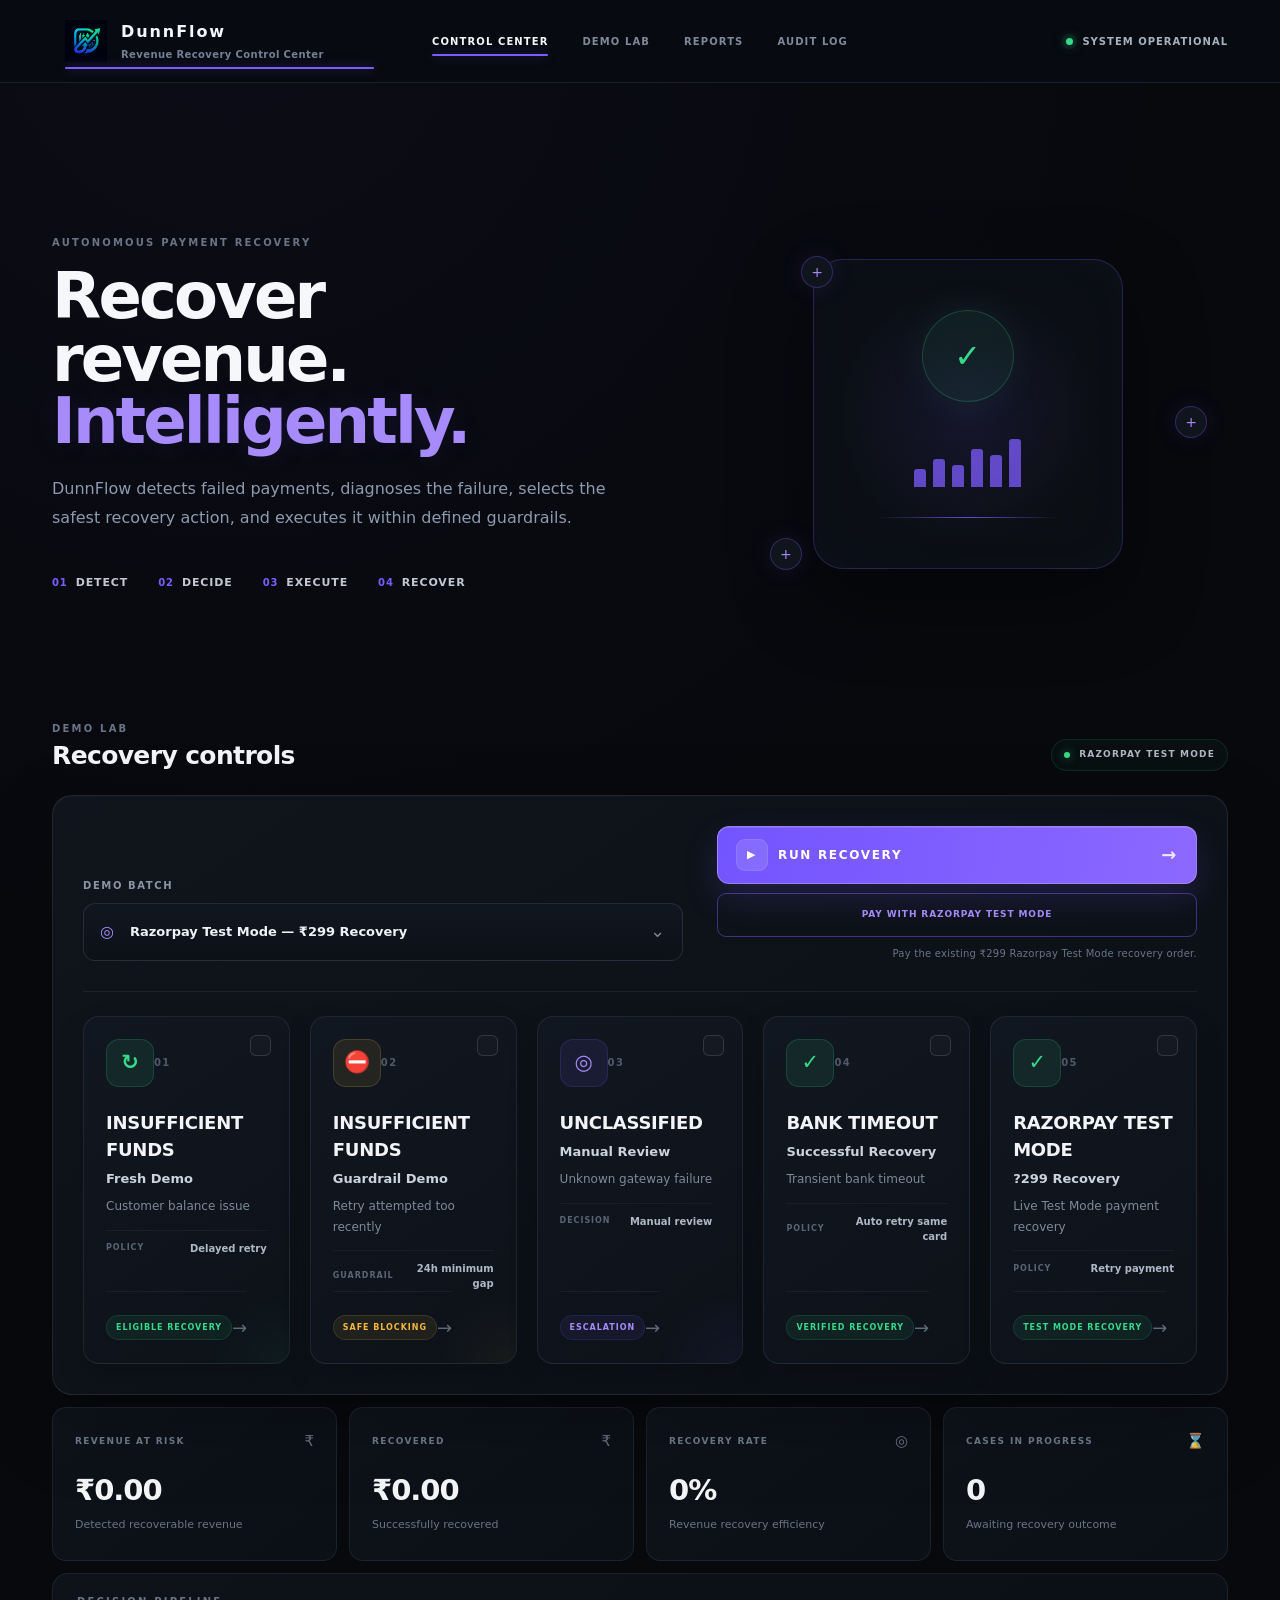
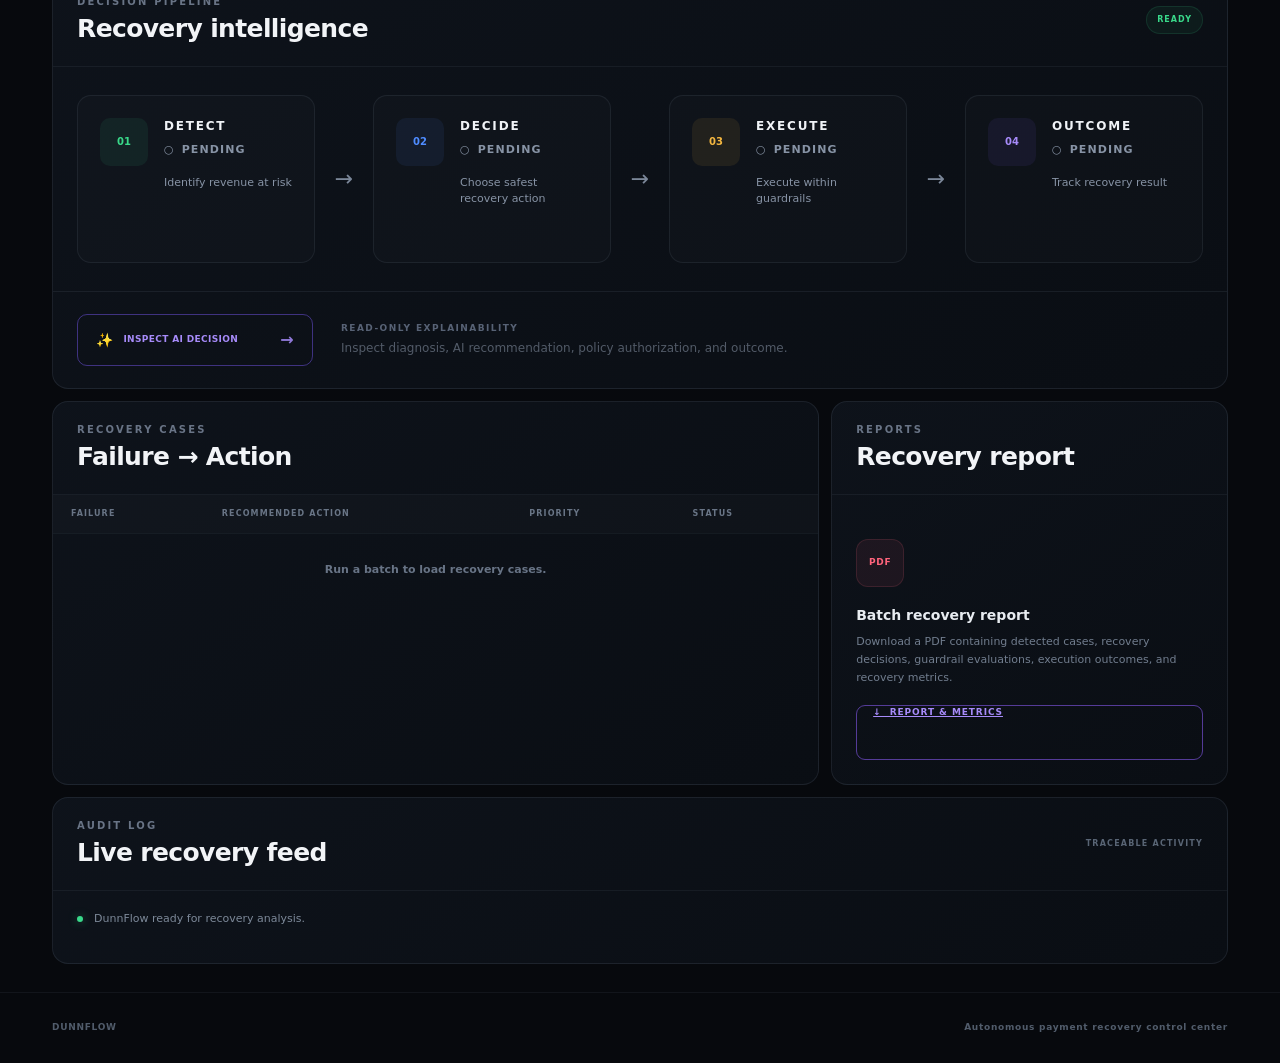
==== commit 8fcda6fb: "Remaining Production Grade" ====
--- a/templates/index.html
+++ b/templates/index.html
@@ -4,11 +4,11 @@
     <meta charset="UTF-8">
     <meta name="viewport" content="width=device-width, initial-scale=1.0">
 
-    <title>DunnFlow â€” Revenue Recovery Control Center</title>
+    <title>DunnFlow &#8212; Revenue Recovery Control Center</title>
 
     <script src="https://checkout.razorpay.com/v1/checkout.js"></script>
     <link rel="icon" href="/static/images/dunnflow-logo.png">
-    <link rel="stylesheet" href="/static/css/style.css?v=20260905">
+    <link rel="stylesheet" href="/static/css/style.css?v=20261004-layoutfix">
 </head>
 
 <body>
@@ -116,7 +116,7 @@
                 <div class="visual-panel">
 
                     <div class="visual-shield">
-                        <span>âœ“</span>
+                        <span>&#10003;</span>
                     </div>
 
                     <div class="visual-chart">
@@ -190,16 +190,16 @@
                         <div class="batch-select-wrapper">
 
                             <span class="batch-select-icon">
-                                â—ˆ
+                                &#9678;
                             </span>
 
                             <select id="batchSelect" class="batch-select">
     <option value="razorpay_isolated_test_001">Razorpay Test Mode — ₹299 Recovery</option>
-                                <option value="benchmark_60_subscription_failures">Benchmark â€” 60 Subscription Failures</option>
+                                <option value="benchmark_60_subscription_failures">Benchmark &#8212; 60 Subscription Failures</option>
                             </select>
 
                             <span class="batch-select-chevron">
-                               âŒ„
+                               &#8964;
                             </span>
 
                         </div>
@@ -216,7 +216,7 @@
                         >
 
                             <span class="button-icon">
-                                â–¶
+                                &#9654;
                             </span>
 
                             <span class="button-label">
@@ -224,7 +224,7 @@
                             </span>
 
                             <span class="button-arrow">
-                                â†’
+                                &#8594;
                             </span>
 
                         </button>
@@ -238,7 +238,7 @@
                         </button>
 
                         <div class="run-recovery-caption">
-                            Pay the existing â‚¹299 Razorpay Test Mode recovery order.
+                            Pay the existing &#8377;299 Razorpay Test Mode recovery order.
                         </div>
 
                     </div>
@@ -488,7 +488,7 @@
                         </span>
 
                         <span class="metric-icon">
-                            â–°
+                            &#8377;
                         </span>
                     </div>
 
@@ -496,7 +496,7 @@
                         id="riskAmount"
                         class="metric-value"
                     >
-                        â‚¹0.00
+                        &#8377;0.00
                     </div>
 
                     <div class="metric-description">
@@ -514,7 +514,7 @@
                         </span>
 
                         <span class="metric-icon">
-                            â‚¹
+                            &#8377;
                         </span>
                     </div>
 
@@ -522,7 +522,7 @@
                         id="recoveredAmount"
                         class="metric-value"
                     >
-                        â‚¹0.00
+                        &#8377;0.00
                     </div>
 
                     <div class="metric-description">
@@ -540,7 +540,7 @@
                         </span>
 
                         <span class="metric-icon">
-                            â—”
+                            &#9678;
                         </span>
                     </div>
 
@@ -566,7 +566,7 @@
                         </span>
 
                         <span class="metric-icon">
-                            âŒ›
+                            &#8987;
                         </span>
                     </div>
 
@@ -644,7 +644,7 @@
 
 
                     <div class="pipeline-arrow">
-                        â†’
+                        &#8594;
                     </div>
 
 
@@ -666,7 +666,7 @@
 
 
                     <div class="pipeline-arrow">
-                        â†’
+                        &#8594;
                     </div>
 
 
@@ -688,7 +688,7 @@
 
 
                     <div class="pipeline-arrow">
-                        â†’
+                        &#8594;
                     </div>
 
 
@@ -766,7 +766,7 @@
                         </div>
 
                         <h2>
-                            Failure â†’ Action
+                            Failure &#8594; Action
                         </h2>
 
                     </div>
@@ -952,7 +952,7 @@
 <script src="/static/js/audit-trail.js?v=20260903"></script>
 <script src="/static/js/live-feed.js?v=20260903"></script>
 <script src="/static/js/metrics.js?v=20261002"></script>
-<script src="/static/js/scenario-cards.js?v=20261002"></script>
+<script src="/static/js/scenario-cards.js?v=20261004"></script>
 <script src="/static/js/decision-intelligence.js?v=20260905"></script>
 
 
@@ -1134,3 +1134,5 @@
 
 </body>
 </html>
+
+
--- a/static/css/style.css
+++ b/static/css/style.css
@@ -5274,4 +5274,42 @@
     line-height: 1 !important;
 
     flex-shrink: 0 !important;
-}+}
+/* ============================================================
+   DUNNFLOW — DEMO LAB FIVE-CARD DESKTOP ROW
+   ============================================================ */
+
+.scenario-grid {
+    display: grid;
+    grid-template-columns: repeat(5, minmax(0, 1fr));
+    gap: 20px;
+    width: 100%;
+    align-items: stretch;
+}
+
+.scenario-card {
+    min-width: 0;
+    width: 100%;
+    box-sizing: border-box;
+}
+
+/* Keep all five cards on one row on desktop */
+@media (min-width: 1200px) {
+    .scenario-grid {
+        grid-template-columns: repeat(5, minmax(0, 1fr));
+    }
+}
+
+/* Smaller screens can wrap safely */
+@media (max-width: 1199px) {
+    .scenario-grid {
+        grid-template-columns: repeat(2, minmax(0, 1fr));
+    }
+}
+
+@media (max-width: 700px) {
+    .scenario-grid {
+        grid-template-columns: 1fr;
+    }
+}
+
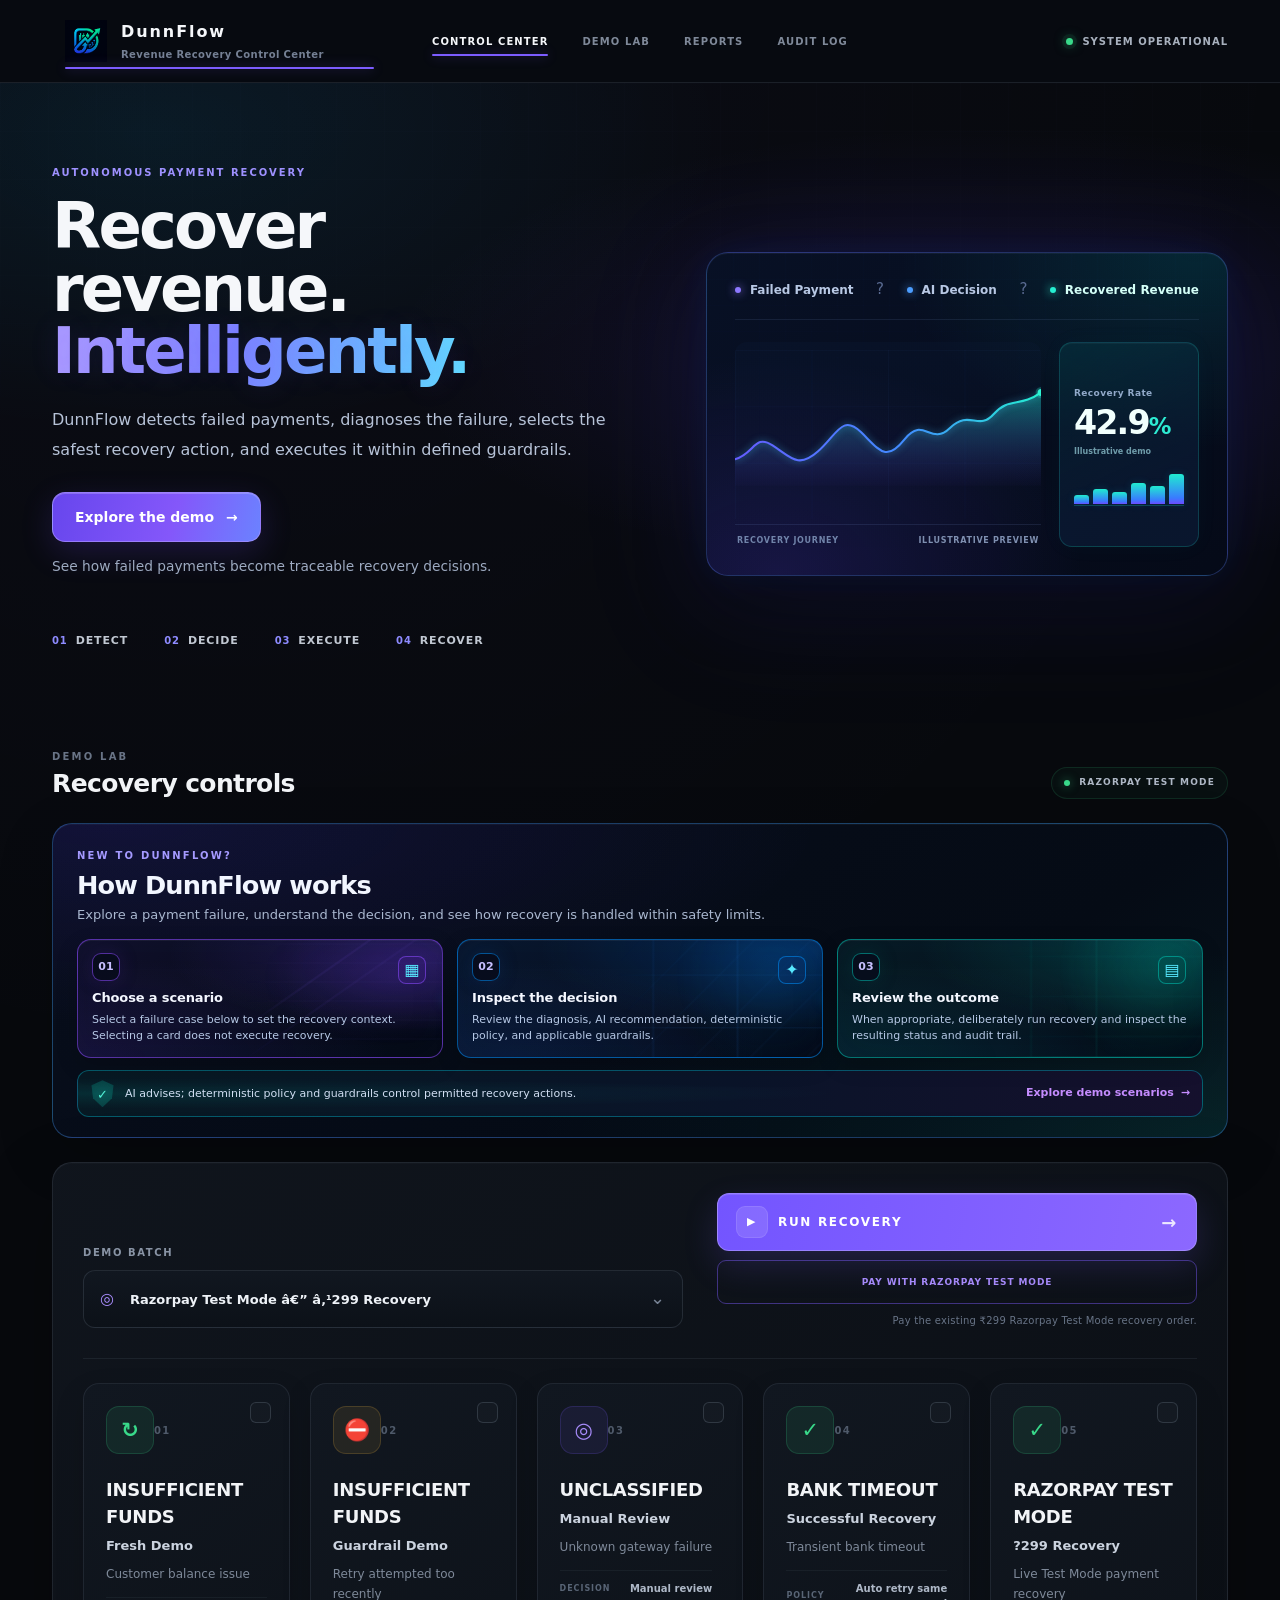
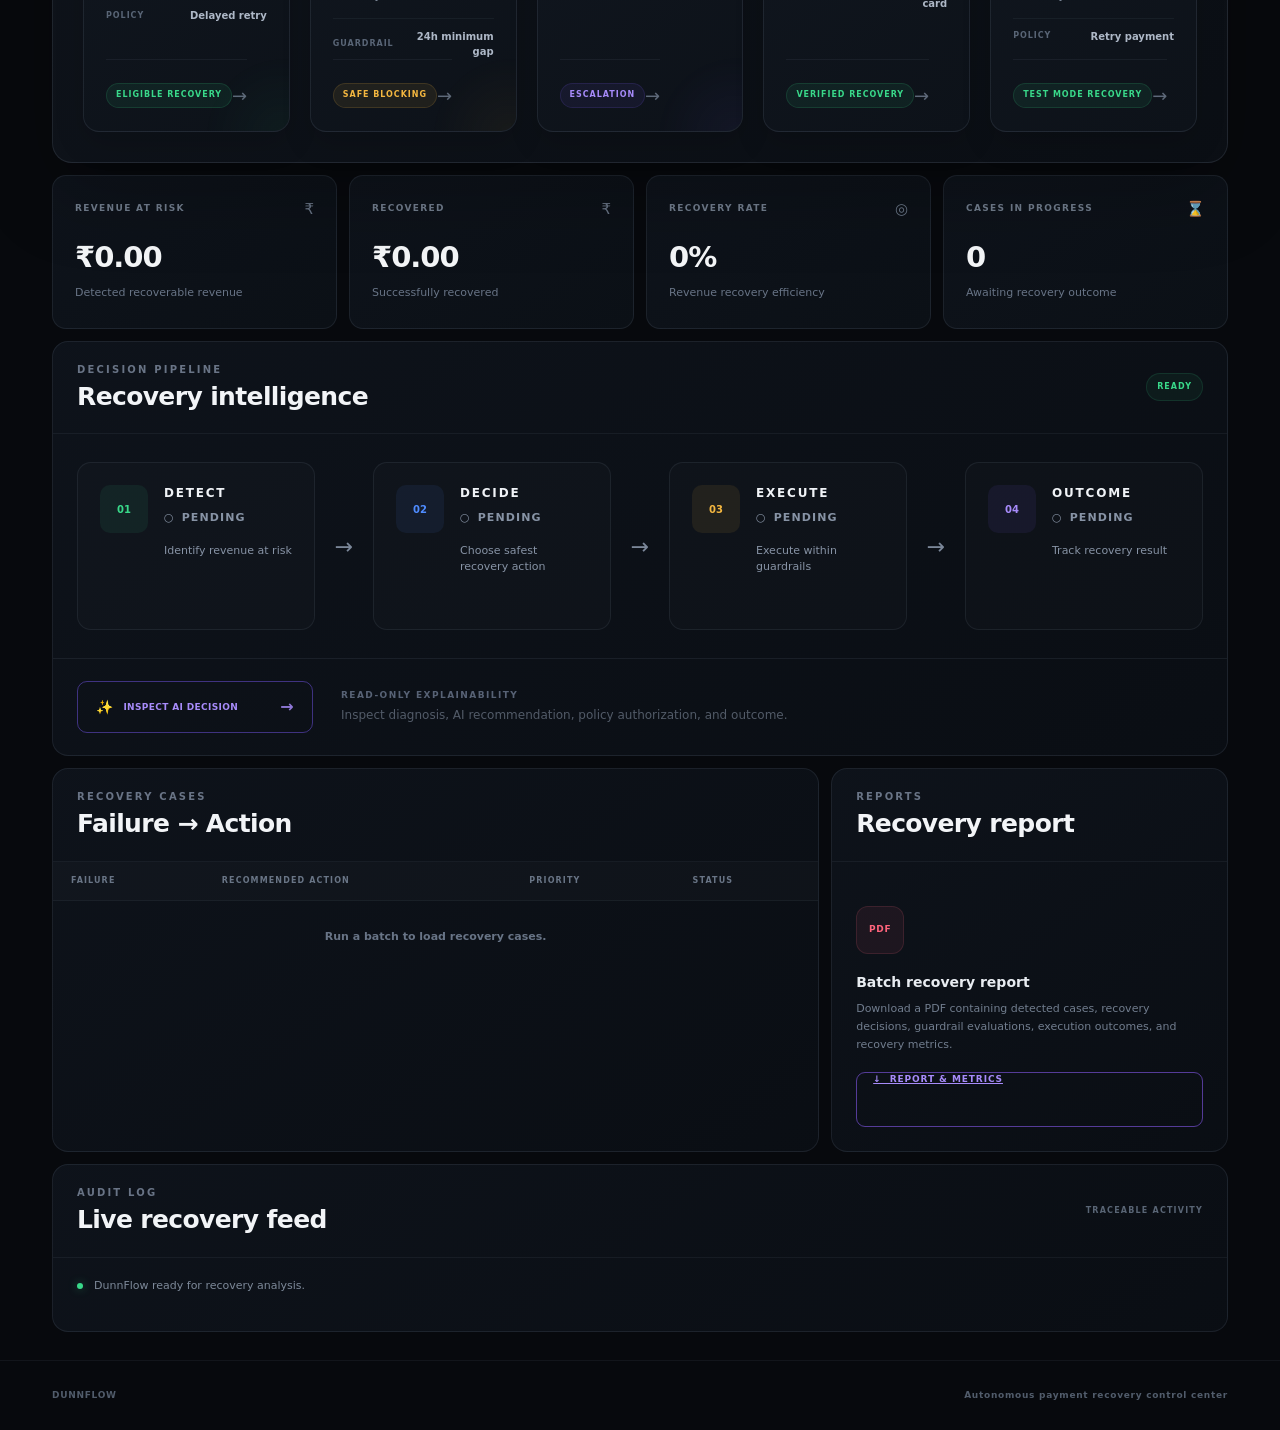
==== commit cf852a7c: "Project Simulation Done" ====
--- a/templates/index.html
+++ b/templates/index.html
@@ -8,7 +8,7 @@
 
     <script src="https://checkout.razorpay.com/v1/checkout.js"></script>
     <link rel="icon" href="/static/images/dunnflow-logo.png">
-    <link rel="stylesheet" href="/static/css/style.css?v=20261004-layoutfix">
+    <link rel="stylesheet" href="/static/css/style.css?v=20261009-hero-recovery-card-v1">
 </head>
 
 <body>
@@ -85,6 +85,16 @@
                     defined guardrails.
                 </p>
 
+                <div class="dunnflow-hero-actions">
+                    <a class="dunnflow-explore-link" href="#demo-lab">
+                        Explore the demo
+                        <span aria-hidden="true">&#8594;</span>
+                    </a>
+                    <span class="dunnflow-hero-note">
+                        See how failed payments become traceable recovery decisions.
+                    </span>
+                </div>
+
                 <div class="hero-signals">
                     <div>
                         <span class="signal-number">01</span>
@@ -109,33 +119,44 @@
 
             </div>
 
-            <div class="hero-visual" aria-hidden="true">
-
-                <div class="visual-grid"></div>
-
-                <div class="visual-panel">
-
-                    <div class="visual-shield">
-                        <span>&#10003;</span>
-                    </div>
-
-                    <div class="visual-chart">
-                        <i></i>
-                        <i></i>
-                        <i></i>
-                        <i></i>
-                        <i></i>
-                        <i></i>
-                    </div>
-
-                    <div class="visual-line"></div>
-
-                </div>
-
-                <div class="visual-node node-one">+</div>
-                <div class="visual-node node-two">+</div>
-                <div class="visual-node node-three">+</div>
-
+            <div class="hero-visual" aria-label="Illustrative revenue recovery journey">
+                <div class="recovery-preview-card">
+                    <div class="recovery-preview-topline">
+                        <div class="recovery-stage"><span class="recovery-stage-dot failed"></span><span>Failed Payment</span></div>
+                        <span class="recovery-stage-arrow" aria-hidden="true">?</span>
+                        <div class="recovery-stage"><span class="recovery-stage-dot decision"></span><span>AI Decision</span></div>
+                        <span class="recovery-stage-arrow" aria-hidden="true">?</span>
+                        <div class="recovery-stage recovered-stage"><span class="recovery-stage-dot recovered"></span><span>Recovered Revenue</span></div>
+                    </div>
+                    <div class="recovery-preview-body">
+                        <div class="recovery-chart-area" aria-hidden="true">
+                            <div class="recovery-chart-grid"></div>
+                            <svg class="recovery-wave-chart" viewBox="0 0 440 150" role="presentation" focusable="false">
+                                <defs>
+                                    <linearGradient id="recoveryWaveFill" x1="0" y1="0" x2="0" y2="1">
+                                        <stop offset="0%" stop-color="#18e8d1" stop-opacity=".42"/>
+                                        <stop offset="100%" stop-color="#694bff" stop-opacity=".02"/>
+                                    </linearGradient>
+                                    <linearGradient id="recoveryWaveStroke" x1="0" y1="0" x2="1" y2="0">
+                                        <stop offset="0%" stop-color="#655cff"/>
+                                        <stop offset="55%" stop-color="#428cff"/>
+                                        <stop offset="100%" stop-color="#24f0d0"/>
+                                    </linearGradient>
+                                </defs>
+                                <path class="recovery-wave-fill" d="M0 112 C28 104 28 75 54 92 S91 126 119 101 S154 47 181 73 S217 117 244 83 S281 94 309 67 S350 72 372 47 S410 38 440 16 L440 150 L0 150 Z"/>
+                                <path class="recovery-wave-stroke" d="M0 112 C28 104 28 75 54 92 S91 126 119 101 S154 47 181 73 S217 117 244 83 S281 94 309 67 S350 72 372 47 S410 38 440 16"/>
+                                <circle cx="440" cy="16" r="5" class="recovery-wave-endpoint"/>
+                            </svg>
+                            <div class="recovery-chart-caption"><span>RECOVERY JOURNEY</span><span>ILLUSTRATIVE PREVIEW</span></div>
+                        </div>
+                        <aside class="recovery-rate-card" aria-label="Illustrative recovery rate preview">
+                            <span class="recovery-rate-kicker">Recovery Rate</span>
+                            <strong>42.9<span>%</span></strong>
+                            <span class="recovery-rate-note">Illustrative demo</span>
+                            <div class="recovery-rate-bars" aria-hidden="true"><i></i><i></i><i></i><i></i><i></i><i></i></div>
+                        </aside>
+                    </div>
+                </div>
             </div>
 
         </div>
@@ -173,6 +194,54 @@
             </div>
 
 
+            <!-- DUNNFLOW FIRST-VISIT GUIDE -->
+            <div class="dunnflow-first-visit-guide dunnflow-guide-compact"
+                 aria-labelledby="dunnflow-guide-title">
+
+                <div class="dunnflow-guide-heading">
+                    <span class="section-kicker">NEW TO DUNNFLOW?</span>
+                    <h3 id="dunnflow-guide-title">How DunnFlow works</h3>
+                    <p>Explore a payment failure, understand the decision, and see how recovery is handled within safety limits.</p>
+                </div>
+
+                <div class="dunnflow-guide-steps">
+
+                    <article class="dunnflow-guide-step">
+                        <div class="dunnflow-guide-step-top">
+                            <span class="dunnflow-guide-number">01</span>
+                            <span class="dunnflow-guide-icon" aria-hidden="true">&#9638;</span>
+                        </div>
+                        <h4>Choose a scenario</h4>
+                        <p>Select a failure case below to set the recovery context. Selecting a card does not execute recovery.</p>
+                    </article>
+
+                    <article class="dunnflow-guide-step">
+                        <div class="dunnflow-guide-step-top">
+                            <span class="dunnflow-guide-number">02</span>
+                            <span class="dunnflow-guide-icon" aria-hidden="true">&#10022;</span>
+                        </div>
+                        <h4>Inspect the decision</h4>
+                        <p>Review the diagnosis, AI recommendation, deterministic policy, and applicable guardrails.</p>
+                    </article>
+
+                    <article class="dunnflow-guide-step">
+                        <div class="dunnflow-guide-step-top">
+                            <span class="dunnflow-guide-number">03</span>
+                            <span class="dunnflow-guide-icon" aria-hidden="true">&#9636;</span>
+                        </div>
+                        <h4>Review the outcome</h4>
+                        <p>When appropriate, deliberately run recovery and inspect the resulting status and audit trail.</p>
+                    </article>
+
+                </div>
+
+                <div class="dunnflow-guide-safety">
+                    <span class="dunnflow-guide-safety-icon" aria-hidden="true">&#10003;</span>
+                    <p>AI advises; deterministic policy and guardrails control permitted recovery actions.</p>
+                    <a href="#dunnflow-scenarios">Explore demo scenarios <span aria-hidden="true">&#8594;</span></a>
+                </div>
+            </div>
+
             <!-- =================================================
                  DEMO CONTROL PANEL
             ================================================== -->
@@ -194,7 +263,7 @@
                             </span>
 
                             <select id="batchSelect" class="batch-select">
-    <option value="razorpay_isolated_test_001">Razorpay Test Mode — ₹299 Recovery</option>
+    <option value="razorpay_isolated_test_001">Razorpay Test Mode â€” â‚¹299 Recovery</option>
                                 <option value="benchmark_60_subscription_failures">Benchmark &#8212; 60 Subscription Failures</option>
                             </select>
 
@@ -250,7 +319,7 @@
                      SCENARIO CARDS
                 ================================================== -->
 
-                <div class="scenario-grid">
+                <div class="scenario-grid" id="dunnflow-scenarios">
 
                     <!-- FRESH DEMO -->
                     <button
@@ -951,188 +1020,15 @@
 <script src="/static/js/navigation.js?v=20260903"></script>
 <script src="/static/js/audit-trail.js?v=20260903"></script>
 <script src="/static/js/live-feed.js?v=20260903"></script>
-<script src="/static/js/metrics.js?v=20261002"></script>
+<script src="/static/js/metrics.js?v=20261011-historical-evidence"></script>
 <script src="/static/js/scenario-cards.js?v=20261004"></script>
-<script src="/static/js/decision-intelligence.js?v=20260905"></script>
+<script src="/static/js/ai-inspection-launcher.js?v=1"></script>
 
 
 <!-- =====================================================
-     DECISION INTELLIGENCE MODAL
-====================================================== -->
-
-<div
-    id="decisionIntelligenceModal"
-    class="decision-modal"
-    aria-hidden="true"
->
-
-    <div
-        class="decision-modal-backdrop"
-        data-close-decision-modal="true"
-    ></div>
-
-    <div
-        class="decision-modal-panel"
-        role="dialog"
-        aria-modal="true"
-        aria-labelledby="decisionModalTitle"
-    >
-
-        <div class="decision-modal-header">
-
-            <div>
-
-                <div class="section-kicker">
-                    DECISION INTELLIGENCE
-                </div>
-
-                <h2 id="decisionModalTitle">
-                    AI recommendation vs policy authorization
-                </h2>
-
-                <p class="decision-modal-subtitle">
-                    AI recommends. Deterministic policy authorizes. Execution obeys.
-                </p>
-
-            </div>
-
-            <button
-                id="closeDecisionModalBtn"
-                class="decision-modal-close"
-                type="button"
-                aria-label="Close decision intelligence"
-            >
-                &#215;
-            </button>
-
-        </div>
-
-
-        <div
-            class="intelligence-grid"
-            id="recoveryIntelligence"
-        >
-
-            <div class="intelligence-card">
-
-                <div class="intelligence-label">
-                    FAILURE DIAGNOSIS
-                </div>
-
-                <div
-                    class="intelligence-value"
-                    id="failureDiagnosis"
-                >
-                    Awaiting recovery run
-                </div>
-
-                <div
-                    class="intelligence-detail"
-                    id="failureReason"
-                >
-                    The payment failure will be diagnosed from the recorded gateway outcome.
-                </div>
-
-            </div>
-
-
-            <div class="intelligence-card">
-
-                <div class="intelligence-label">
-                    AI RECOMMENDATION
-                </div>
-
-                <div
-                    class="intelligence-value"
-                    id="aiRecommendation"
-                >
-                    Awaiting AI recommendation
-                </div>
-
-                <div class="intelligence-meta">
-
-                    <span id="aiConfidence">
-                        Confidence &#8212;
-                    </span>
-
-                    <span id="aiAgreement">
-                        Policy agreement &#8212;
-                    </span>
-
-                </div>
-
-                <div
-                    class="intelligence-detail"
-                    id="aiReason"
-                >
-                    AI remains advisory; it does not authorize financial actions.
-                </div>
-
-            </div>
-
-
-            <div class="intelligence-card">
-
-                <div class="intelligence-label">
-                    DETERMINISTIC AUTHORIZATION
-                </div>
-
-                <div
-                    class="intelligence-value"
-                    id="deterministicDecision"
-                >
-                    Awaiting policy decision
-                </div>
-
-                <div class="intelligence-meta">
-
-                    <span id="decisionPriority">
-                        Priority &#8212;
-                    </span>
-
-                    <span id="decisionGuardrail">
-                        Guardrail &#8212;
-                    </span>
-
-                </div>
-
-                <div class="intelligence-detail">
-                    The deterministic recovery policy is authoritative.
-                </div>
-
-            </div>
-
-
-            <div class="intelligence-card intelligence-card-outcome">
-
-                <div class="intelligence-label">
-                    EXECUTION OUTCOME
-                </div>
-
-                <div
-                    class="intelligence-value"
-                    id="outcomeResult"
-                >
-                    Awaiting execution
-                </div>
-
-                <div class="intelligence-meta">
-
-                    <span id="outcomeAmount">
-                        Recovered &#8212; &#8377;0
-                    </span>
-
-                </div>
-
-            </div>
-
-        </div>
-
-    </div>
-
-</div>
-
-</body>
+     DECISIdy>
 </html>
 
 
+
+
--- a/static/css/style.css
+++ b/static/css/style.css
@@ -1,4 +1,4 @@
-﻿/* =========================================================
+/* =========================================================
    DUNNFLOW — PREMIUM DASHBOARD
    Frontend stylesheet
 ========================================================= */
@@ -5313,3 +5313,1706 @@
     }
 }
 
+
+/* ==========================================================
+   DUNNFLOW FIRST-VISIT POLISH
+   Scoped additions: preserve existing dashboard components.
+   ========================================================== */
+
+.dunnflow-hero-actions {
+    display: flex;
+    flex-direction: column;
+    align-items: flex-start;
+    gap: 10px;
+    margin-top: 24px;
+}
+
+.dunnflow-explore-link {
+    display: inline-flex;
+    align-items: center;
+    justify-content: center;
+    gap: 12px;
+    min-height: 44px;
+    padding: 0 18px;
+    border: 1px solid rgba(105, 211, 255, 0.38);
+    border-radius: 12px;
+    color: #eaf8ff;
+    background: linear-gradient(
+        110deg,
+        rgba(52, 132, 255, 0.24),
+        rgba(143, 91, 255, 0.22)
+    );
+    font-weight: 700;
+    text-decoration: none;
+    transition: border-color 160ms ease, transform 160ms ease,
+                background 160ms ease;
+}
+
+.dunnflow-explore-link:hover {
+    border-color: rgba(105, 211, 255, 0.8);
+    background: linear-gradient(
+        110deg,
+        rgba(52, 132, 255, 0.34),
+        rgba(143, 91, 255, 0.3)
+    );
+    transform: translateY(-1px);
+}
+
+.dunnflow-explore-link:focus-visible {
+    outline: 2px solid #69d3ff;
+    outline-offset: 4px;
+}
+
+.dunnflow-hero-note {
+    max-width: 440px;
+    color: #a8b4c8;
+    font-size: 0.86rem;
+    line-height: 1.6;
+}
+
+.dunnflow-first-visit-guide {
+    margin: 0 0 24px;
+    padding: 24px;
+    border: 1px solid rgba(139, 157, 190, 0.18);
+    border-radius: 18px;
+    background:
+        radial-gradient(
+            ellipse at top left,
+            rgba(80, 110, 255, 0.09),
+            transparent 60%
+        ),
+        rgba(13, 18, 29, 0.82);
+}
+
+.dunnflow-guide-heading {
+    max-width: 680px;
+    margin-bottom: 22px;
+}
+
+.dunnflow-guide-heading h3 {
+    margin: 8px 0;
+    color: #f2f6ff;
+    font-size: clamp(1.25rem, 2vw, 1.65rem);
+    line-height: 1.3;
+}
+
+.dunnflow-guide-heading > p {
+    margin: 0;
+    color: #aab6ca;
+    font-size: 0.94rem;
+    line-height: 1.7;
+}
+
+.dunnflow-guide-steps {
+    display: grid;
+    grid-template-columns: repeat(3, minmax(0, 1fr));
+    gap: 14px;
+}
+
+.dunnflow-guide-step {
+    display: flex;
+    align-items: flex-start;
+    gap: 13px;
+    min-width: 0;
+    padding: 18px;
+    border: 1px solid rgba(139, 157, 190, 0.15);
+    border-radius: 14px;
+    background: rgba(7, 11, 19, 0.56);
+}
+
+.dunnflow-guide-number {
+    display: inline-flex;
+    flex: 0 0 36px;
+    width: 36px;
+    height: 36px;
+    align-items: center;
+    justify-content: center;
+    border: 1px solid rgba(105, 211, 255, 0.25);
+    border-radius: 10px;
+    color: #85dcff;
+    background: rgba(64, 153, 255, 0.1);
+    font-size: 0.78rem;
+    font-weight: 800;
+}
+
+.dunnflow-guide-step h4 {
+    margin: 2px 0 8px;
+    color: #edf3ff;
+    font-size: 0.96rem;
+    line-height: 1.4;
+}
+
+.dunnflow-guide-step p {
+    margin: 0;
+    color: #a8b4c8;
+    font-size: 0.86rem;
+    line-height: 1.7;
+}
+
+.dunnflow-guide-safety {
+    display: flex;
+    align-items: flex-start;
+    gap: 9px;
+    margin: 18px 0 0;
+    padding-top: 15px;
+    border-top: 1px solid rgba(139, 157, 190, 0.14);
+    color: #b9c8dc;
+    font-size: 0.84rem;
+    line-height: 1.65;
+}
+
+.dunnflow-guide-safety > span {
+    flex: 0 0 auto;
+    padding-top: 2px;
+    color: #61ddb0;
+    font-size: 0.65rem;
+}
+
+@media (max-width: 900px) {
+    .dunnflow-guide-steps {
+        grid-template-columns: 1fr;
+    }
+
+    .dunnflow-guide-step {
+        padding: 16px;
+    }
+}
+
+@media (max-width: 600px) {
+    .dunnflow-first-visit-guide {
+        padding: 18px;
+        border-radius: 14px;
+    }
+
+    .dunnflow-hero-actions {
+        margin-top: 20px;
+    }
+
+    .dunnflow-explore-link {
+        width: 100%;
+    }
+}
+
+
+/* ==========================================================
+   DUNNFLOW PREMIUM VISUAL POLISH V2
+   Visual-only additions. Preserve existing component behavior.
+   ========================================================== */
+
+/* HERO: deeper atmosphere and clearer composition */
+
+.hero-section {
+    position: relative;
+    isolation: isolate;
+    overflow: hidden;
+    background:
+        radial-gradient(
+            ellipse at 78% 42%,
+            rgba(105, 74, 255, 0.13),
+            transparent 43%
+        ),
+        radial-gradient(
+            ellipse at 12% 8%,
+            rgba(0, 210, 255, 0.075),
+            transparent 36%
+        );
+}
+
+.hero-section::before {
+    content: "";
+    position: absolute;
+    z-index: -1;
+    inset: 0;
+    pointer-events: none;
+    opacity: 0.2;
+    background-image:
+        linear-gradient(
+            rgba(145, 165, 210, 0.06) 1px,
+            transparent 1px
+        ),
+        linear-gradient(
+            90deg,
+            rgba(145, 165, 210, 0.06) 1px,
+            transparent 1px
+        );
+    background-size: 48px 48px;
+    mask-image: linear-gradient(
+        to bottom,
+        black,
+        transparent 90%
+    );
+}
+
+.hero-inner {
+    position: relative;
+    gap: clamp(36px, 6vw, 88px);
+}
+
+.hero-copy {
+    position: relative;
+    z-index: 1;
+}
+
+.hero-copy .eyebrow {
+    color: #9e91ff;
+    letter-spacing: 0.2em;
+}
+
+.hero-copy h1 {
+    max-width: 760px;
+    letter-spacing: -0.045em;
+    text-wrap: balance;
+}
+
+.hero-copy h1 span {
+    color: transparent;
+    background: linear-gradient(
+        100deg,
+        #a99aff 4%,
+        #7c83ff 44%,
+        #61dcff 100%
+    );
+    background-clip: text;
+    -webkit-background-clip: text;
+}
+
+.hero-copy > p {
+    max-width: 600px;
+    color: #b7c3d8;
+    line-height: 1.85;
+}
+
+.hero-signals {
+    gap: 0;
+    flex-wrap: wrap;
+}
+
+.hero-signals > div {
+    position: relative;
+    padding: 12px 18px 12px 0;
+    margin-right: 18px;
+}
+
+.hero-signals .signal-number {
+    color: #8e8bff;
+    font-weight: 800;
+}
+
+.hero-visual {
+    position: relative;
+    filter: drop-shadow(0 18px 54px rgba(69, 69, 255, 0.12));
+}
+
+.visual-panel {
+    border-color: rgba(137, 143, 255, 0.28);
+    box-shadow:
+        0 0 0 1px rgba(103, 113, 255, 0.05),
+        0 24px 80px rgba(0, 0, 0, 0.25),
+        inset 0 1px rgba(255, 255, 255, 0.045);
+}
+
+.visual-shield {
+    box-shadow:
+        0 0 36px rgba(100, 115, 255, 0.18),
+        inset 0 0 22px rgba(0, 218, 255, 0.08);
+}
+
+.visual-node {
+    border-color: rgba(109, 211, 255, 0.32);
+    color: #8be5ff;
+    box-shadow: 0 0 24px rgba(92, 125, 255, 0.12);
+}
+
+/* HERO CTA */
+
+.dunnflow-hero-actions {
+    gap: 13px;
+    margin-top: 28px;
+}
+
+.dunnflow-explore-link {
+    min-height: 50px;
+    padding: 0 22px;
+    border-color: rgba(173, 151, 255, 0.65);
+    border-radius: 13px;
+    background: linear-gradient(
+        105deg,
+        #6746ed 0%,
+        #8457fa 58%,
+        #6b82ff 100%
+    );
+    box-shadow:
+        0 10px 32px rgba(106, 72, 237, 0.2),
+        inset 0 1px rgba(255, 255, 255, 0.2);
+    color: #fff;
+}
+
+.dunnflow-explore-link:hover {
+    border-color: rgba(198, 187, 255, 0.9);
+    background: linear-gradient(
+        105deg,
+        #7554fa 0%,
+        #9267ff 58%,
+        #7294ff 100%
+    );
+    box-shadow: 0 14px 36px rgba(106, 72, 237, 0.28);
+    transform: translateY(-2px);
+}
+
+.dunnflow-hero-note {
+    max-width: 460px;
+    color: #9daac1;
+    line-height: 1.7;
+}
+
+/* FIRST-VISIT GUIDE: premium workflow panel */
+
+.dunnflow-first-visit-guide {
+    position: relative;
+    overflow: hidden;
+    padding: clamp(22px, 3vw, 34px);
+    border-color: rgba(125, 139, 255, 0.22);
+    border-radius: 22px;
+    background:
+        radial-gradient(
+            ellipse at 4% 0%,
+            rgba(106, 77, 255, 0.13),
+            transparent 44%
+        ),
+        radial-gradient(
+            ellipse at 100% 100%,
+            rgba(0, 194, 255, 0.055),
+            transparent 40%
+        ),
+        linear-gradient(
+            145deg,
+            rgba(16, 21, 35, 0.97),
+            rgba(9, 13, 23, 0.98)
+        );
+    box-shadow:
+        0 24px 70px rgba(0, 0, 0, 0.12),
+        inset 0 1px rgba(255, 255, 255, 0.035);
+}
+
+.dunnflow-guide-heading {
+    max-width: 760px;
+    margin-bottom: 28px;
+}
+
+.dunnflow-guide-heading .section-kicker {
+    color: #a59aff;
+}
+
+.dunnflow-guide-heading h3 {
+    margin-top: 10px;
+    font-size: clamp(1.5rem, 2.6vw, 2rem);
+    letter-spacing: -0.035em;
+}
+
+.dunnflow-guide-heading > p {
+    max-width: 680px;
+    color: #aab8d0;
+    line-height: 1.8;
+}
+
+.dunnflow-guide-steps {
+    position: relative;
+    gap: 16px;
+}
+
+/* Connected line sits behind the numbered workflow steps. */
+.dunnflow-guide-steps::before {
+    content: "";
+    position: absolute;
+    top: 37px;
+    left: 12%;
+    right: 12%;
+    height: 1px;
+    pointer-events: none;
+    background: linear-gradient(
+        90deg,
+        rgba(139, 108, 255, 0.1),
+        rgba(132, 120, 255, 0.65),
+        rgba(84, 211, 255, 0.4),
+        rgba(139, 108, 255, 0.1)
+    );
+}
+
+.dunnflow-guide-step {
+    position: relative;
+    z-index: 1;
+    gap: 15px;
+    min-height: 164px;
+    padding: 21px 19px;
+    border-color: rgba(132, 148, 190, 0.16);
+    border-radius: 16px;
+    background: linear-gradient(
+        155deg,
+        rgba(16, 22, 36, 0.98),
+        rgba(9, 13, 23, 0.97)
+    );
+    box-shadow: inset 0 1px rgba(255, 255, 255, 0.025);
+    transition:
+        border-color 180ms ease,
+        transform 180ms ease,
+        box-shadow 180ms ease;
+}
+
+.dunnflow-guide-step:hover {
+    transform: translateY(-3px);
+    border-color: rgba(142, 130, 255, 0.42);
+    box-shadow:
+        0 12px 32px rgba(0, 0, 0, 0.18),
+        inset 0 1px rgba(255, 255, 255, 0.04);
+}
+
+.dunnflow-guide-number {
+    position: relative;
+    flex-basis: 42px;
+    width: 42px;
+    height: 42px;
+    border-color: rgba(141, 126, 255, 0.42);
+    border-radius: 13px;
+    background: linear-gradient(
+        145deg,
+        rgba(113, 82, 255, 0.22),
+        rgba(58, 164, 255, 0.1)
+    );
+    color: #c1b8ff;
+    box-shadow: 0 0 20px rgba(105, 88, 255, 0.09);
+}
+
+.dunnflow-guide-step h4 {
+    margin-top: 4px;
+    color: #f0f3ff;
+    font-size: 1rem;
+    letter-spacing: -0.015em;
+}
+
+.dunnflow-guide-step p {
+    color: #a7b4ca;
+    font-size: 0.875rem;
+    line-height: 1.75;
+}
+
+.dunnflow-guide-safety {
+    align-items: center;
+    gap: 11px;
+    margin-top: 22px;
+    padding: 17px 18px 0;
+    color: #c2cee0;
+    line-height: 1.7;
+}
+
+.dunnflow-guide-safety > span {
+    color: #5fe0b5;
+    filter: drop-shadow(0 0 5px rgba(95, 224, 181, 0.3));
+}
+
+/* Small screens: remove the horizontal connector between cards. */
+
+@media (max-width: 900px) {
+    .dunnflow-guide-steps {
+        gap: 12px;
+    }
+
+    .dunnflow-guide-steps::before {
+        display: none;
+    }
+
+    .dunnflow-guide-step {
+        min-height: 0;
+    }
+}
+
+@media (max-width: 600px) {
+    .dunnflow-first-visit-guide {
+        padding: 20px 16px;
+        border-radius: 17px;
+    }
+
+    .dunnflow-guide-heading {
+        margin-bottom: 20px;
+    }
+
+    .dunnflow-guide-step {
+        padding: 17px 15px;
+    }
+
+    .dunnflow-guide-safety {
+        align-items: flex-start;
+        padding-right: 0;
+        padding-left: 0;
+    }
+
+    .hero-signals > div {
+        margin-right: 10px;
+        padding-right: 10px;
+    }
+}
+
+@media (prefers-reduced-motion: reduce) {
+    .dunnflow-explore-link,
+    .dunnflow-guide-step {
+        transition: none;
+    }
+
+    .dunnflow-guide-step:hover,
+    .dunnflow-explore-link:hover {
+        transform: none;
+    }
+}
+
+/* DUNNFLOW TWO-AREA NEON VISUAL PATCH V1
+   Scoped styling only: workflow guide and existing hero illustration.
+*/
+
+.dunnflow-first-visit-guide {
+    position: relative;
+    isolation: isolate;
+    overflow: hidden;
+    background:
+        radial-gradient(ellipse at 8% 0%, rgba(107, 55, 255, .15), transparent 43%),
+        radial-gradient(ellipse at 100% 100%, rgba(0, 220, 205, .09), transparent 45%),
+        linear-gradient(135deg, #0b1022 0%, #080d18 60%, #07121b 100%);
+    border: 1px solid rgba(72, 155, 255, .34);
+    box-shadow: inset 0 1px 0 rgba(255,255,255,.035), 0 18px 55px rgba(0,0,0,.18);
+}
+
+.dunnflow-first-visit-guide .dunnflow-guide-step {
+    position: relative;
+    isolation: isolate;
+    overflow: hidden;
+    background:
+        radial-gradient(ellipse at 100% 0%, var(--guide-glow), transparent 62%),
+        linear-gradient(145deg, rgba(17,24,45,.98), rgba(5,12,25,.98));
+    border: 1px solid var(--guide-border);
+    box-shadow: inset 0 1px 0 rgba(255,255,255,.035);
+    transition: transform .2s ease, border-color .2s ease, box-shadow .2s ease;
+}
+
+.dunnflow-first-visit-guide .dunnflow-guide-step:nth-child(1) {
+    --guide-glow: rgba(123, 52, 255, .19);
+    --guide-border: rgba(139, 76, 255, .55);
+}
+
+.dunnflow-first-visit-guide .dunnflow-guide-step:nth-child(2) {
+    --guide-glow: rgba(0, 105, 255, .17);
+    --guide-border: rgba(0, 150, 255, .5);
+}
+
+.dunnflow-first-visit-guide .dunnflow-guide-step:nth-child(3) {
+    --guide-glow: rgba(0, 220, 190, .15);
+    --guide-border: rgba(0, 205, 190, .45);
+}
+
+.dunnflow-first-visit-guide .dunnflow-guide-step:hover {
+    transform: translateY(-3px);
+    border-color: rgba(83, 220, 255, .7);
+    box-shadow: 0 12px 30px rgba(0,0,0,.24);
+}
+
+.dunnflow-first-visit-guide .dunnflow-guide-number {
+    border-color: var(--guide-border);
+    background: linear-gradient(145deg, var(--guide-glow), rgba(4, 16, 34, .9));
+    box-shadow: 0 0 20px var(--guide-glow);
+}
+
+.dunnflow-first-visit-guide .dunnflow-guide-safety {
+    background: linear-gradient(100deg, rgba(0,205,190,.12), rgba(15,36,72,.42), rgba(113,42,255,.13));
+    border: 1px solid rgba(0,205,220,.36);
+    border-radius: 14px;
+    padding: 16px 18px;
+}
+
+.dunnflow-first-visit-guide .dunnflow-guide-step h4 {
+    color: #f4f7ff;
+}
+
+.dunnflow-first-visit-guide .dunnflow-guide-step p {
+    color: #b4c4df;
+}
+
+/* Restyle the existing shield and chart without replacing their markup. */
+
+.hero-visual .visual-panel {
+    position: relative;
+    overflow: hidden;
+    background:
+        radial-gradient(ellipse at 10% 100%, rgba(115,44,255,.24), transparent 48%),
+        radial-gradient(ellipse at 100% 0%, rgba(0,225,205,.17), transparent 48%),
+        linear-gradient(135deg, rgba(7,15,37,.98), rgba(3,14,27,.98));
+    border: 1px solid rgba(0,192,255,.48);
+    box-shadow: inset 0 1px 0 rgba(255,255,255,.045), 0 0 35px rgba(0,110,255,.1);
+}
+
+.hero-visual .visual-grid {
+    opacity: .42;
+    background-image:
+        linear-gradient(rgba(52,126,255,.09) 1px, transparent 1px),
+        linear-gradient(90deg, rgba(52,126,255,.09) 1px, transparent 1px);
+    background-size: 34px 34px;
+}
+
+.hero-visual .visual-shield {
+    border-color: rgba(0,225,205,.55);
+    background: radial-gradient(circle, rgba(0,225,205,.19), rgba(0,80,110,.12) 68%, transparent 70%);
+    box-shadow: 0 0 28px rgba(0,225,205,.16);
+}
+
+.hero-visual .visual-shield span {
+    color: #43ffe0;
+    text-shadow: 0 0 18px rgba(0,255,220,.65);
+}
+
+.hero-visual .visual-chart {
+    align-items: flex-end;
+    background: linear-gradient(180deg, transparent, rgba(0,135,255,.08));
+    border-bottom: 1px solid rgba(0,225,205,.36);
+}
+
+.hero-visual .visual-chart i {
+    background: linear-gradient(180deg, #29ffe0 0%, #00a8ff 48%, #713cff 100%);
+    box-shadow: 0 0 14px rgba(0,190,255,.28);
+}
+
+.hero-visual .visual-line {
+    border-color: #1fe9e0;
+    filter: drop-shadow(0 0 7px rgba(0,225,205,.8));
+}
+
+@media (max-width: 760px) {
+    .dunnflow-first-visit-guide .dunnflow-guide-step:hover {
+        transform: none;
+    }
+
+    .hero-visual .visual-panel {
+        max-width: 100%;
+    }
+}
+
+@media (prefers-reduced-motion: reduce) {
+    .dunnflow-first-visit-guide .dunnflow-guide-step {
+        transition: none;
+    }
+
+    .dunnflow-first-visit-guide .dunnflow-guide-step:hover {
+        transform: none;
+    }
+}
+
+/* ==========================================================
+   DUNNFLOW HERO ? RECOVERY JOURNEY PREVIEW CARD V1
+   Visual only. The 42.9% figure is illustrative, not live data.
+   ========================================================== */
+
+.hero-visual {
+    width: 100%;
+    min-width: 0;
+    min-height: 340px;
+    filter: drop-shadow(0 18px 54px rgba(69, 69, 255, .13));
+}
+
+.recovery-preview-card {
+    position: relative;
+    z-index: 1;
+    width: min(100%, 570px);
+    padding: clamp(15px, 2vw, 22px);
+    overflow: hidden;
+    border: 1px solid rgba(92, 132, 255, .3);
+    border-radius: 20px;
+    background:
+        radial-gradient(ellipse at 14% 100%, rgba(105, 63, 255, .17), transparent 48%),
+        radial-gradient(ellipse at 94% 0%, rgba(0, 220, 207, .12), transparent 43%),
+        linear-gradient(145deg, rgba(8, 17, 38, .98), rgba(5, 10, 24, .98));
+    box-shadow: 0 25px 70px rgba(0,0,0,.3), inset 0 1px rgba(255,255,255,.045), 0 0 34px rgba(50,95,255,.1);
+}
+
+.recovery-preview-card::before {
+    content: "";
+    position: absolute;
+    inset: 0;
+    pointer-events: none;
+    opacity: .3;
+    background-image: linear-gradient(rgba(105,145,255,.055) 1px, transparent 1px), linear-gradient(90deg, rgba(105,145,255,.055) 1px, transparent 1px);
+    background-size: 26px 26px;
+    mask-image: linear-gradient(to bottom, black, transparent 85%);
+}
+
+.recovery-preview-topline, .recovery-preview-body { position: relative; z-index: 1; }
+
+.recovery-preview-topline {
+    display: flex;
+    align-items: center;
+    justify-content: space-between;
+    gap: 8px;
+    padding-bottom: 16px;
+    border-bottom: 1px solid rgba(127,153,214,.12);
+}
+
+.recovery-stage {
+    display: inline-flex;
+    align-items: center;
+    gap: 7px;
+    min-width: 0;
+    color: #b8c8e4;
+    font-size: clamp(9px, .85vw, 11px);
+    font-weight: 700;
+    white-space: nowrap;
+}
+
+.recovery-stage-dot {
+    width: 6px;
+    height: 6px;
+    flex: 0 0 6px;
+    border-radius: 50%;
+    background: #7788aa;
+    box-shadow: 0 0 10px currentColor;
+}
+.recovery-stage-dot.failed { color: #8d78ff; background: #8d78ff; }
+.recovery-stage-dot.decision { color: #4b9dff; background: #4b9dff; }
+.recovery-stage-dot.recovered { color: #26efd1; background: #26efd1; }
+.recovery-stage-arrow { color: #596a91; font-size: 15px; line-height: 1; }
+.recovered-stage { color: #d4fff7; }
+
+.recovery-preview-body {
+    display: grid;
+    grid-template-columns: minmax(0, 1fr) 118px;
+    align-items: stretch;
+    gap: 14px;
+    padding-top: 17px;
+}
+
+.recovery-chart-area {
+    position: relative;
+    display: flex;
+    flex-direction: column;
+    justify-content: flex-end;
+    min-width: 0;
+    min-height: 160px;
+    overflow: hidden;
+    border-radius: 12px;
+    background: linear-gradient(180deg, rgba(11,27,56,.25), rgba(12,18,45,.06));
+}
+
+.recovery-chart-grid {
+    position: absolute;
+    inset: 8px 0 28px;
+    opacity: .48;
+    background-image: linear-gradient(rgba(104,145,255,.08) 1px, transparent 1px), linear-gradient(90deg, rgba(104,145,255,.08) 1px, transparent 1px);
+    background-size: 25% 33.333%;
+}
+
+.recovery-wave-chart {
+    position: absolute;
+    inset: 5px 0 27px;
+    width: 100%;
+    height: calc(100% - 32px);
+    overflow: visible;
+}
+.recovery-wave-fill { fill: url(#recoveryWaveFill); }
+.recovery-wave-stroke {
+    fill: none;
+    stroke: url(#recoveryWaveStroke);
+    stroke-width: 3;
+    stroke-linecap: round;
+    filter: drop-shadow(0 0 5px rgba(65,199,255,.55));
+}
+.recovery-wave-endpoint { fill: #2ff4d4; stroke: rgba(47,244,212,.25); stroke-width: 6; }
+
+.recovery-chart-caption {
+    position: relative;
+    z-index: 1;
+    display: flex;
+    justify-content: space-between;
+    gap: 8px;
+    padding: 10px 2px 0;
+    border-top: 1px solid rgba(123,150,208,.14);
+    color: #7184aa;
+    font-size: 8px;
+    font-weight: 800;
+    letter-spacing: .09em;
+}
+.recovery-chart-caption span:last-child { color: #7f90b1; text-align: right; }
+
+.recovery-rate-card {
+    display: flex;
+    flex-direction: column;
+    align-items: flex-start;
+    justify-content: center;
+    min-width: 0;
+    padding: 13px 12px 10px;
+    border: 1px solid rgba(31,219,207,.2);
+    border-radius: 13px;
+    background: linear-gradient(155deg, rgba(0,197,190,.105), rgba(11,27,53,.74) 65%);
+    box-shadow: inset 0 1px rgba(255,255,255,.035), 0 0 24px rgba(0,208,196,.035);
+}
+
+.recovery-rate-kicker { color: #91a9c9; font-size: 9px; font-weight: 800; letter-spacing: .045em; }
+.recovery-rate-card strong { margin-top: 6px; color: #f1fffd; font-size: clamp(23px,2.2vw,30px); font-weight: 850; line-height: 1; letter-spacing: -.055em; }
+.recovery-rate-card strong span { color: #2debd2; font-size: .68em; }
+.recovery-rate-note { margin-top: 7px; color: #6f9caa; font-size: 8px; font-weight: 700; }
+
+.recovery-rate-bars {
+    display: flex;
+    align-items: flex-end;
+    gap: 4px;
+    width: 100%;
+    height: 27px;
+    margin-top: 10px;
+    padding-bottom: 1px;
+    border-bottom: 1px solid rgba(33,231,207,.22);
+}
+.recovery-rate-bars i {
+    display: block;
+    flex: 1;
+    border-radius: 3px 3px 0 0;
+    background: linear-gradient(180deg,#20ebd0,#397bff 80%,#6c4bff);
+    box-shadow: 0 0 8px rgba(29,201,235,.15);
+}
+.recovery-rate-bars i:nth-child(1) { height: 30%; }
+.recovery-rate-bars i:nth-child(2) { height: 48%; }
+.recovery-rate-bars i:nth-child(3) { height: 38%; }
+.recovery-rate-bars i:nth-child(4) { height: 66%; }
+.recovery-rate-bars i:nth-child(5) { height: 57%; }
+.recovery-rate-bars i:nth-child(6) { height: 94%; }
+
+@media (max-width: 1100px) {
+    .hero-visual { min-height: 300px; }
+    .recovery-preview-card { width: min(100%, 520px); }
+}
+
+@media (max-width: 760px) {
+    .hero-visual { min-height: 0; padding: 8px 0 12px; }
+    .recovery-preview-card { width: 100%; padding: 14px; border-radius: 16px; }
+    .recovery-preview-topline { gap: 6px; padding-bottom: 12px; }
+    .recovery-stage { gap: 5px; font-size: 9px; white-space: normal; }
+    .recovery-stage-arrow { font-size: 12px; }
+    .recovery-preview-body { grid-template-columns: minmax(0,1fr) 100px; gap: 9px; padding-top: 12px; }
+    .recovery-chart-area { min-height: 132px; }
+    .recovery-rate-card { padding: 11px 9px 8px; }
+    .recovery-chart-caption { font-size: 7px; letter-spacing: .045em; }
+}
+
+@media (max-width: 430px) {
+    .recovery-preview-topline { flex-wrap: wrap; justify-content: flex-start; row-gap: 9px; }
+    .recovery-stage { font-size: 10px; }
+    .recovery-preview-body { grid-template-columns: minmax(0,1fr) 88px; }
+    .recovery-rate-kicker { font-size: 8px; }
+    .recovery-rate-card strong { font-size: 22px; }
+    .recovery-chart-caption span:last-child { display: none; }
+}
+
+@media (prefers-reduced-motion: reduce) {
+    .recovery-preview-card, .recovery-wave-stroke { animation: none !important; }
+}
+
+/* ==========================================================
+   DUNNFLOW HERO CARD SIZE BOOST V1
+   Increase visual prominence without changing hero copy.
+   ========================================================== */
+
+.hero-visual {
+    width: 112%;
+    max-width: none;
+    min-height: 390px;
+    transform: scale(1.04);
+    transform-origin: center left;
+}
+
+.recovery-preview-card {
+    width: min(100%, 660px);
+    padding: clamp(20px, 2.4vw, 28px);
+    border-radius: 22px;
+}
+
+.recovery-preview-topline {
+    gap: 12px;
+    padding-bottom: 20px;
+}
+
+.recovery-stage {
+    gap: 9px;
+    font-size: clamp(10px, .95vw, 12px);
+}
+
+.recovery-preview-body {
+    grid-template-columns: minmax(0, 1fr) 140px;
+    gap: 18px;
+    padding-top: 22px;
+}
+
+.recovery-chart-area {
+    min-height: 205px;
+}
+
+.recovery-rate-card {
+    padding: 16px 14px 12px;
+}
+
+.recovery-rate-card strong {
+    font-size: clamp(28px, 2.6vw, 36px);
+}
+
+.recovery-rate-bars {
+    height: 34px;
+    margin-top: 14px;
+}
+
+@media (max-width: 1100px) {
+    .hero-visual {
+        width: 100%;
+        transform: none;
+        min-height: 340px;
+    }
+
+    .recovery-preview-card {
+        width: min(100%, 620px);
+    }
+}
+
+@media (max-width: 760px) {
+    .hero-visual {
+        width: 100%;
+        min-height: 0;
+    }
+
+    .recovery-preview-card {
+        width: 100%;
+        padding: 14px;
+    }
+
+    .recovery-preview-body {
+        grid-template-columns: minmax(0, 1fr) 100px;
+        gap: 9px;
+        padding-top: 12px;
+    }
+
+    .recovery-chart-area {
+        min-height: 132px;
+    }
+
+    .recovery-rate-card strong {
+        font-size: 22px;
+    }
+}
+
+@media (max-width: 430px) {
+    .recovery-preview-body {
+        grid-template-columns: minmax(0, 1fr) 88px;
+    }
+}
+
+/* ==========================================================
+   DUNNFLOW HERO CARD VIEWPORT FIX V1
+   Keep the enlarged recovery card inside the hero layout.
+   ========================================================== */
+
+.hero-visual {
+    width: 100% !important;
+    max-width: 100% !important;
+    min-width: 0 !important;
+    min-height: 0 !important;
+    transform: none !important;
+    transform-origin: center center !important;
+    justify-self: stretch;
+    box-sizing: border-box;
+}
+
+.recovery-preview-card {
+    width: 100% !important;
+    max-width: 660px;
+    min-width: 0;
+    box-sizing: border-box;
+}
+
+.recovery-preview-card *,
+.recovery-preview-card *::before,
+.recovery-preview-card *::after {
+    box-sizing: border-box;
+}
+
+.hero-inner {
+    min-width: 0;
+}
+
+@media (max-width: 1100px) {
+    .hero-visual {
+        width: 100% !important;
+        max-width: 100% !important;
+        transform: none !important;
+    }
+
+    .recovery-preview-card {
+        width: 100% !important;
+        max-width: 620px;
+    }
+}
+
+@media (max-width: 760px) {
+    .hero-visual,
+    .recovery-preview-card {
+        width: 100% !important;
+        max-width: 100% !important;
+    }
+}
+
+/* ==========================================================
+   DUNNFLOW COMPACT FIRST-VISIT GUIDE V1
+   Full-width workflow guide with reduced vertical footprint.
+   ========================================================== */
+
+.dunnflow-first-visit-guide.dunnflow-guide-compact {
+    width: 100%;
+    box-sizing: border-box;
+    padding: clamp(18px, 2vw, 26px);
+    border-radius: 20px;
+}
+
+.dunnflow-guide-compact .dunnflow-guide-heading {
+    max-width: 900px;
+    margin-bottom: 18px;
+}
+
+.dunnflow-guide-compact .dunnflow-guide-heading h3 {
+    margin-top: 6px;
+    margin-bottom: 6px;
+    font-size: clamp(1.45rem, 2.2vw, 1.85rem);
+}
+
+.dunnflow-guide-compact .dunnflow-guide-heading > p {
+    max-width: 800px;
+    margin-bottom: 0;
+    line-height: 1.55;
+}
+
+.dunnflow-guide-compact .dunnflow-guide-steps {
+    display: grid;
+    grid-template-columns: repeat(3, minmax(0, 1fr));
+    gap: 14px;
+    align-items: stretch;
+}
+
+.dunnflow-guide-compact .dunnflow-guide-steps::before {
+    display: none;
+}
+
+.dunnflow-guide-compact .dunnflow-guide-step {
+    display: flex;
+    flex-direction: column;
+    align-items: stretch;
+    gap: 8px;
+    min-width: 0;
+    min-height: 0;
+    padding: 16px;
+    border: 1px solid var(--guide-border, rgba(132,148,190,.25));
+    border-radius: 16px;
+    background:
+        linear-gradient(145deg, var(--guide-glow, rgba(20,35,65,.3)), rgba(5,12,26,.92));
+    box-shadow: inset 0 1px rgba(255,255,255,.035);
+}
+
+.dunnflow-guide-compact .dunnflow-guide-step:nth-child(1) {
+    --guide-glow: rgba(123,52,255,.15);
+    --guide-border: rgba(139,76,255,.48);
+}
+
+.dunnflow-guide-compact .dunnflow-guide-step:nth-child(2) {
+    --guide-glow: rgba(0,105,255,.14);
+    --guide-border: rgba(0,150,255,.43);
+}
+
+.dunnflow-guide-compact .dunnflow-guide-step:nth-child(3) {
+    --guide-glow: rgba(0,220,190,.12);
+    --guide-border: rgba(0,205,190,.4);
+}
+
+.dunnflow-guide-compact .dunnflow-guide-step-top {
+    display: flex;
+    align-items: center;
+    justify-content: space-between;
+    gap: 12px;
+    margin-bottom: 2px;
+}
+
+.dunnflow-guide-compact .dunnflow-guide-number {
+    display: inline-flex;
+    align-items: center;
+    justify-content: center;
+    width: 34px;
+    height: 34px;
+    flex: 0 0 34px;
+    border: 1px solid var(--guide-border);
+    border-radius: 11px;
+    background: rgba(6,13,30,.8);
+    color: #c7c0ff;
+    font-size: 12px;
+    font-weight: 850;
+    box-shadow: 0 0 18px var(--guide-glow);
+}
+
+.dunnflow-guide-compact .dunnflow-guide-icon {
+    display: inline-flex;
+    align-items: center;
+    justify-content: center;
+    width: 34px;
+    height: 34px;
+    border: 1px solid var(--guide-border);
+    border-radius: 10px;
+    background: var(--guide-glow);
+    color: #69e9ff;
+    font-size: 20px;
+    line-height: 1;
+}
+
+.dunnflow-guide-compact .dunnflow-guide-step h4 {
+    margin: 2px 0 0;
+    color: #f4f7ff;
+    font-size: clamp(14px, 1.1vw, 17px);
+    line-height: 1.35;
+}
+
+.dunnflow-guide-compact .dunnflow-guide-step p {
+    margin: 0;
+    color: #b4c4df;
+    font-size: 13px;
+    line-height: 1.55;
+}
+
+.dunnflow-guide-compact .dunnflow-guide-safety {
+    display: flex;
+    align-items: center;
+    gap: 12px;
+    margin: 14px 0 0;
+    padding: 12px 15px;
+    border: 1px solid rgba(0,205,220,.32);
+    border-radius: 13px;
+    background: linear-gradient(100deg, rgba(0,205,190,.1), rgba(15,36,72,.42), rgba(113,42,255,.1));
+}
+
+.dunnflow-guide-compact .dunnflow-guide-safety-icon {
+    display: inline-flex;
+    align-items: center;
+    justify-content: center;
+    width: 27px;
+    height: 27px;
+    flex: 0 0 27px;
+    border-radius: 9px;
+    background: rgba(0,220,190,.12);
+    color: #50f1d4;
+    font-weight: 900;
+}
+
+.dunnflow-guide-compact .dunnflow-guide-safety p {
+    flex: 1;
+    margin: 0;
+    color: #c6d5ee;
+    font-size: 12px;
+    line-height: 1.5;
+}
+
+.dunnflow-guide-compact .dunnflow-guide-safety a {
+    display: inline-flex;
+    align-items: center;
+    gap: 7px;
+    flex: 0 0 auto;
+    color: #bb91ff;
+    font-size: 12px;
+    font-weight: 800;
+    text-decoration: none;
+    white-space: nowrap;
+}
+
+.dunnflow-guide-compact .dunnflow-guide-safety a:hover {
+    color: #e2d5ff;
+}
+
+@media (max-width: 760px) {
+    .dunnflow-guide-compact.dunnflow-first-visit-guide {
+        padding: 18px;
+    }
+
+    .dunnflow-guide-compact .dunnflow-guide-steps {
+        grid-template-columns: 1fr;
+        gap: 10px;
+    }
+
+    .dunnflow-guide-compact .dunnflow-guide-step {
+        padding: 14px;
+    }
+
+    .dunnflow-guide-compact .dunnflow-guide-safety {
+        flex-wrap: wrap;
+        align-items: flex-start;
+    }
+
+    .dunnflow-guide-compact .dunnflow-guide-safety p {
+        min-width: 0;
+    }
+
+    .dunnflow-guide-compact .dunnflow-guide-safety a {
+        margin-left: 39px;
+        white-space: normal;
+    }
+}
+
+@media (prefers-reduced-motion: reduce) {
+    .dunnflow-guide-compact .dunnflow-guide-step {
+        transition: none;
+    }
+}
+
+/* ==========================================================
+   DUNNFLOW GUIDE REFERENCE MATCH V2
+   Compact neon workflow cards, connectors and safety strip.
+   ========================================================== */
+
+.dunnflow-first-visit-guide.dunnflow-guide-compact {
+    padding: 20px 24px !important;
+    border-radius: 20px !important;
+    background:
+        radial-gradient(ellipse at 5% 0%, rgba(90, 50, 255, .12), transparent 45%),
+        radial-gradient(ellipse at 100% 100%, rgba(0, 220, 190, .08), transparent 42%),
+        linear-gradient(145deg, #080e1c, #050b15 72%, #07131b) !important;
+}
+
+.dunnflow-guide-compact .dunnflow-guide-heading {
+    margin-bottom: 14px !important;
+}
+
+.dunnflow-guide-compact .dunnflow-guide-heading h3 {
+    margin: 4px 0 !important;
+    font-size: clamp(1.35rem, 2vw, 1.7rem) !important;
+}
+
+.dunnflow-guide-compact .dunnflow-guide-heading > p {
+    margin: 0 !important;
+    font-size: 13px !important;
+    line-height: 1.45 !important;
+}
+
+.dunnflow-guide-compact .dunnflow-guide-steps {
+    display: grid !important;
+    grid-template-columns: repeat(3, minmax(0, 1fr)) !important;
+    gap: 14px !important;
+    align-items: stretch !important;
+    overflow: visible !important;
+}
+
+.dunnflow-guide-compact .dunnflow-guide-steps::before {
+    display: none !important;
+}
+
+.dunnflow-guide-compact .dunnflow-guide-step {
+    position: relative !important;
+    display: flex !important;
+    flex-direction: column !important;
+    gap: 6px !important;
+    min-width: 0 !important;
+    min-height: 0 !important;
+    padding: 13px 14px !important;
+    overflow: visible !important;
+    border-radius: 14px !important;
+    background:
+        linear-gradient(145deg, var(--guide-glow), rgba(5, 12, 26, .96) 82%) !important;
+    box-shadow:
+        inset 0 1px rgba(255,255,255,.045),
+        0 8px 24px rgba(0,0,0,.12) !important;
+}
+
+.dunnflow-guide-compact .dunnflow-guide-step:nth-child(1) {
+    --guide-glow: rgba(67, 35, 145, .25);
+    --guide-border: rgba(139, 76, 255, .56);
+    border-color: var(--guide-border) !important;
+}
+
+.dunnflow-guide-compact .dunnflow-guide-step:nth-child(2) {
+    --guide-glow: rgba(12, 55, 117, .3);
+    --guide-border: rgba(0, 145, 255, .53);
+    border-color: var(--guide-border) !important;
+}
+
+.dunnflow-guide-compact .dunnflow-guide-step:nth-child(3) {
+    --guide-glow: rgba(0, 87, 84, .25);
+    --guide-border: rgba(0, 205, 190, .5);
+    border-color: var(--guide-border) !important;
+}
+
+/* Number badge and icon sit together on the top row. */
+.dunnflow-guide-compact .dunnflow-guide-step-top {
+    display: flex !important;
+    align-items: center !important;
+    justify-content: flex-start !important;
+    gap: 10px !important;
+    margin-bottom: 1px !important;
+}
+
+.dunnflow-guide-compact .dunnflow-guide-number {
+    width: 28px !important;
+    height: 28px !important;
+    flex: 0 0 28px !important;
+    border-radius: 9px !important;
+    font-size: 11px !important;
+    background: rgba(7, 12, 28, .88) !important;
+}
+
+.dunnflow-guide-compact .dunnflow-guide-icon {
+    width: 28px !important;
+    height: 28px !important;
+    flex: 0 0 28px !important;
+    border-radius: 8px !important;
+    font-size: 16px !important;
+    background: var(--guide-glow) !important;
+    color: #57e9ff !important;
+}
+
+/* Short, readable titles and compact body copy. */
+.dunnflow-guide-compact .dunnflow-guide-step h4 {
+    margin: 1px 0 0 !important;
+    font-size: 13px !important;
+    line-height: 1.35 !important;
+    letter-spacing: -.01em !important;
+}
+
+.dunnflow-guide-compact .dunnflow-guide-step p {
+    margin: 0 !important;
+    font-size: 11px !important;
+    line-height: 1.45 !important;
+    color: #b6c8e5 !important;
+}
+
+/* Neon arrows sit in the gaps between the three cards. */
+.dunnflow-guide-compact .dunnflow-guide-step:nth-child(1)::after,
+.dunnflow-guide-compact .dunnflow-guide-step:nth-child(2)::after {
+    content: "\2192";
+    position: absolute;
+    z-index: 5;
+    top: 50%;
+    right: -20px;
+    width: 25px;
+    transform: translateY(-50%);
+    color: #54dfff;
+    font-size: 19px;
+    font-weight: 800;
+    text-align: center;
+    text-shadow: 0 0 12px rgba(0, 207, 255, .55);
+    pointer-events: none;
+}
+
+/* Slim horizontal safety strip, matching the reference. */
+.dunnflow-guide-compact .dunnflow-guide-safety {
+    display: flex !important;
+    flex-direction: row !important;
+    flex-wrap: nowrap !important;
+    align-items: center !important;
+    gap: 10px !important;
+    margin: 12px 0 0 !important;
+    padding: 9px 12px !important;
+    border: 1px solid rgba(0, 198, 221, .38) !important;
+    border-radius: 12px !important;
+    background: linear-gradient(100deg, rgba(0, 199, 191, .12), rgba(13, 31, 66, .85), rgba(95, 48, 207, .16)) !important;
+}
+
+.dunnflow-guide-compact .dunnflow-guide-safety-icon {
+    width: 25px !important;
+    height: 27px !important;
+    flex: 0 0 25px !important;
+    border-radius: 7px 7px 10px 10px !important;
+    clip-path: polygon(50% 0, 94% 18%, 88% 67%, 50% 100%, 12% 67%, 6% 18%) !important;
+    background: rgba(0, 218, 194, .18) !important;
+    color: #52f2d8 !important;
+    font-size: 13px !important;
+}
+
+.dunnflow-guide-compact .dunnflow-guide-safety p {
+    min-width: 0 !important;
+    margin: 0 !important;
+    flex: 1 1 auto !important;
+    color: #d1def2 !important;
+    font-size: 11px !important;
+    line-height: 1.4 !important;
+}
+
+.dunnflow-guide-compact .dunnflow-guide-safety a {
+    flex: 0 0 auto !important;
+    margin: 0 !important;
+    color: #c58cff !important;
+    font-size: 11px !important;
+    font-weight: 800 !important;
+    white-space: nowrap !important;
+}
+
+.dunnflow-guide-compact .dunnflow-guide-safety a:hover {
+    color: #e9d4ff !important;
+}
+
+@media (max-width: 760px) {
+    .dunnflow-first-visit-guide.dunnflow-guide-compact {
+        padding: 16px !important;
+    }
+
+    .dunnflow-guide-compact .dunnflow-guide-steps {
+        grid-template-columns: 1fr !important;
+        gap: 10px !important;
+    }
+
+    .dunnflow-guide-compact .dunnflow-guide-step {
+        padding: 13px !important;
+    }
+
+    .dunnflow-guide-compact .dunnflow-guide-step:nth-child(1)::after,
+    .dunnflow-guide-compact .dunnflow-guide-step:nth-child(2)::after {
+        display: none !important;
+    }
+
+    .dunnflow-guide-compact .dunnflow-guide-safety {
+        flex-wrap: wrap !important;
+        align-items: flex-start !important;
+    }
+
+    .dunnflow-guide-compact .dunnflow-guide-safety a {
+        margin-left: 35px !important;
+        white-space: normal !important;
+    }
+}
+
+/* ==========================================================
+   DUNNFLOW GUIDE CARD BACKGROUND REFERENCE V1
+   Background-only refinement. Layout and content unchanged.
+   ========================================================== */
+
+/* Deep, nearly-black base with restrained ambient lighting. */
+.dunnflow-guide-compact .dunnflow-guide-step {
+    background-color: #050b16 !important;
+    background-image:
+        radial-gradient(
+            ellipse at 94% 4%,
+            var(--guide-corner-glow, rgba(85, 60, 255, .16)),
+            transparent 52%
+        ),
+        radial-gradient(
+            ellipse at 5% 100%,
+            var(--guide-lower-glow, rgba(65, 55, 180, .11)),
+            transparent 55%
+        ),
+        linear-gradient(
+            145deg,
+            rgba(10, 17, 37, .98) 0%,
+            rgba(5, 11, 23, .99) 58%,
+            rgba(3, 8, 17, 1) 100%
+        ) !important;
+}
+
+/* Card 1: subtle violet atmosphere. */
+.dunnflow-guide-compact .dunnflow-guide-step:nth-child(1) {
+    --guide-corner-glow: rgba(111, 53, 255, .22);
+    --guide-lower-glow: rgba(78, 39, 190, .14);
+}
+
+/* Card 2: cool electric-blue atmosphere. */
+.dunnflow-guide-compact .dunnflow-guide-step:nth-child(2) {
+    --guide-corner-glow: rgba(0, 119, 255, .21);
+    --guide-lower-glow: rgba(20, 65, 165, .13);
+}
+
+/* Card 3: restrained teal atmosphere. */
+.dunnflow-guide-compact .dunnflow-guide-step:nth-child(3) {
+    --guide-corner-glow: rgba(0, 207, 190, .18);
+    --guide-lower-glow: rgba(0, 105, 116, .13);
+}
+
+/* Keep the safety strip dark, with a subtle blended glow. */
+.dunnflow-guide-compact .dunnflow-guide-safety {
+    background-image:
+        radial-gradient(
+            ellipse at 0% 50%,
+            rgba(0, 211, 193, .10),
+            transparent 48%
+        ),
+        linear-gradient(
+            100deg,
+            #071923 0%,
+            #0a1429 58%,
+            #15102d 100%
+        ) !important;
+}
+
+/* ==========================================================
+   DUNNFLOW GUIDE BACKGROUND ARTWORK V2
+   Backgrounds only: retain card geometry and existing content.
+   ========================================================== */
+
+.dunnflow-guide-compact .dunnflow-guide-step {
+    position: relative !important;
+    isolation: isolate !important;
+    overflow: hidden !important;
+    background-color: #050914 !important;
+    box-shadow:
+        inset 0 1px rgba(255,255,255,.055),
+        inset 0 0 36px rgba(25,50,100,.08),
+        0 8px 22px rgba(0,0,0,.16) !important;
+}
+
+/* Decorative background artwork behind existing text and icons. */
+.dunnflow-guide-compact .dunnflow-guide-step::before {
+    content: "";
+    position: absolute;
+    z-index: 0;
+    top: 0;
+    right: 0;
+    width: 58%;
+    height: 100%;
+    opacity: .72;
+    pointer-events: none;
+    background-repeat: no-repeat;
+}
+
+/* Keep all real card content above the artwork. */
+.dunnflow-guide-compact .dunnflow-guide-step > * {
+    position: relative;
+    z-index: 1;
+}
+
+/* STEP 1 ? faint payment-card outlines and violet light. */
+.dunnflow-guide-compact .dunnflow-guide-step:nth-child(1) {
+    background-image:
+        radial-gradient(ellipse at 94% 12%, rgba(117,65,255,.25), transparent 52%),
+        radial-gradient(ellipse at 5% 100%, rgba(76,40,190,.13), transparent 60%),
+        linear-gradient(135deg, #11102b 0%, #080d1c 58%, #040914 100%) !important;
+}
+
+.dunnflow-guide-compact .dunnflow-guide-step:nth-child(1)::before {
+    background-image:
+        linear-gradient(145deg, transparent 0 36%, rgba(130,93,255,.10) 36.5% 37%, transparent 37.5%),
+        linear-gradient(145deg, transparent 0 48%, rgba(130,93,255,.07) 48.5% 49%, transparent 49.5%),
+        repeating-linear-gradient(0deg, transparent 0 17px, rgba(131,108,255,.055) 18px, transparent 19px),
+        radial-gradient(ellipse at 78% 32%, rgba(117,65,255,.22), transparent 60%);
+    mask-image: linear-gradient(90deg, transparent, #000 35%, #000);
+}
+
+/* STEP 2 ? faint circuit/grid texture and electric-blue glow. */
+.dunnflow-guide-compact .dunnflow-guide-step:nth-child(2) {
+    background-image:
+        radial-gradient(ellipse at 95% 8%, rgba(0,119,255,.25), transparent 54%),
+        radial-gradient(ellipse at 15% 100%, rgba(23,66,170,.14), transparent 58%),
+        linear-gradient(135deg, #09172e 0%, #071020 60%, #040914 100%) !important;
+}
+
+.dunnflow-guide-compact .dunnflow-guide-step:nth-child(2)::before {
+    background-image:
+        linear-gradient(90deg, transparent 19%, rgba(38,143,255,.13) 20%, transparent 21%, transparent 59%, rgba(38,143,255,.10) 60%, transparent 61%),
+        linear-gradient(0deg, transparent 24%, rgba(38,143,255,.11) 25%, transparent 26%, transparent 69%, rgba(38,143,255,.09) 70%, transparent 71%),
+        radial-gradient(circle at 76% 28%, rgba(0,147,255,.19), transparent 54%),
+        repeating-linear-gradient(135deg, transparent 0 20px, rgba(54,137,255,.035) 21px 22px, transparent 23px 40px);
+    mask-image: linear-gradient(90deg, transparent, #000 28%, #000);
+}
+
+/* STEP 3 ? faint recovery bars and teal radial glow. */
+.dunnflow-guide-compact .dunnflow-guide-step:nth-child(3) {
+    background-image:
+        radial-gradient(ellipse at 95% 4%, rgba(0,216,193,.22), transparent 54%),
+        radial-gradient(ellipse at 12% 100%, rgba(0,105,125,.15), transparent 58%),
+        linear-gradient(135deg, #071b24 0%, #06121e 58%, #030a13 100%) !important;
+}
+
+.dunnflow-guide-compact .dunnflow-guide-step:nth-child(3)::before {
+    background-image:
+        linear-gradient(to top, rgba(0,220,194,.16) 1px, transparent 1px),
+        linear-gradient(90deg, transparent 18%, rgba(0,220,194,.10) 19%, transparent 20%, transparent 49%, rgba(0,220,194,.08) 50%, transparent 51%),
+        radial-gradient(circle at 80% 24%, rgba(0,220,194,.22), transparent 54%),
+        repeating-linear-gradient(0deg, transparent 0 19px, rgba(0,220,194,.035) 20px 21px, transparent 22px 40px);
+    mask-image: linear-gradient(90deg, transparent, #000 30%, #000);
+}
+
+/* Retain the existing border colors and safety-banner design. */
+.dunnflow-guide-compact .dunnflow-guide-step:nth-child(1) {
+    border-color: rgba(139,76,255,.56) !important;
+}
+.dunnflow-guide-compact .dunnflow-guide-step:nth-child(2) {
+    border-color: rgba(0,145,255,.53) !important;
+}
+.dunnflow-guide-compact .dunnflow-guide-step:nth-child(3) {
+    border-color: rgba(0,205,190,.50) !important;
+}
+
+/* DUNNFLOW GUIDE ICONS LEFT ALIGN V1 */
+.dunnflow-guide-compact .dunnflow-guide-step-top {
+    justify-content: flex-start !important;
+    align-items: center !important;
+    gap: 10px !important;
+}
+
+.dunnflow-guide-compact .dunnflow-guide-number {
+    order: 0 !important;
+}
+
+.dunnflow-guide-compact .dunnflow-guide-icon {
+    order: 1 !important;
+    margin-left: 0 !important;
+    margin-right: auto !important;
+}
+
+/* DUNNFLOW GUIDE ICONS TOP RIGHT V1 */
+.dunnflow-guide-compact .dunnflow-guide-step-top {
+    position: static !important;
+    display: block !important;
+}
+
+.dunnflow-guide-compact .dunnflow-guide-number {
+    position: relative !important;
+    display: inline-flex !important;
+    margin: 0 !important;
+}
+
+.dunnflow-guide-compact .dunnflow-guide-icon {
+    position: absolute !important;
+    top: 16px !important;
+    right: 16px !important;
+    left: auto !important;
+    margin: 0 !important;
+    order: initial !important;
+    z-index: 2 !important;
+}
+
+/* Keep the icon aligned with the card padding on smaller screens. */
+@media (max-width: 760px) {
+    .dunnflow-guide-compact .dunnflow-guide-icon {
+        top: 14px !important;
+        right: 14px !important;
+    }
+}
+
+/* DUNNFLOW REDUCE HERO TO DEMO GAP V1
+   Tighten the transition from hero process row to Demo Lab.
+   Preserve the guide and card layout. */
+
+.hero {
+    padding-bottom: 28px !important;
+    margin-bottom: 0 !important;
+}
+
+.hero-inner {
+    padding-bottom: 0 !important;
+    margin-bottom: 0 !important;
+}
+
+.hero-process,
+.hero-process-steps,
+.hero-steps,
+.hero-flow {
+    margin-bottom: 0 !important;
+    padding-bottom: 0 !important;
+}
+
+#demo-lab,
+.demo-lab,
+.demo-lab-section {
+    margin-top: 0 !important;
+    padding-top: 28px !important;
+}
+
+#demo-lab .section-header,
+.demo-lab .section-header,
+.demo-lab-section .section-header {
+    margin-top: 0 !important;
+}
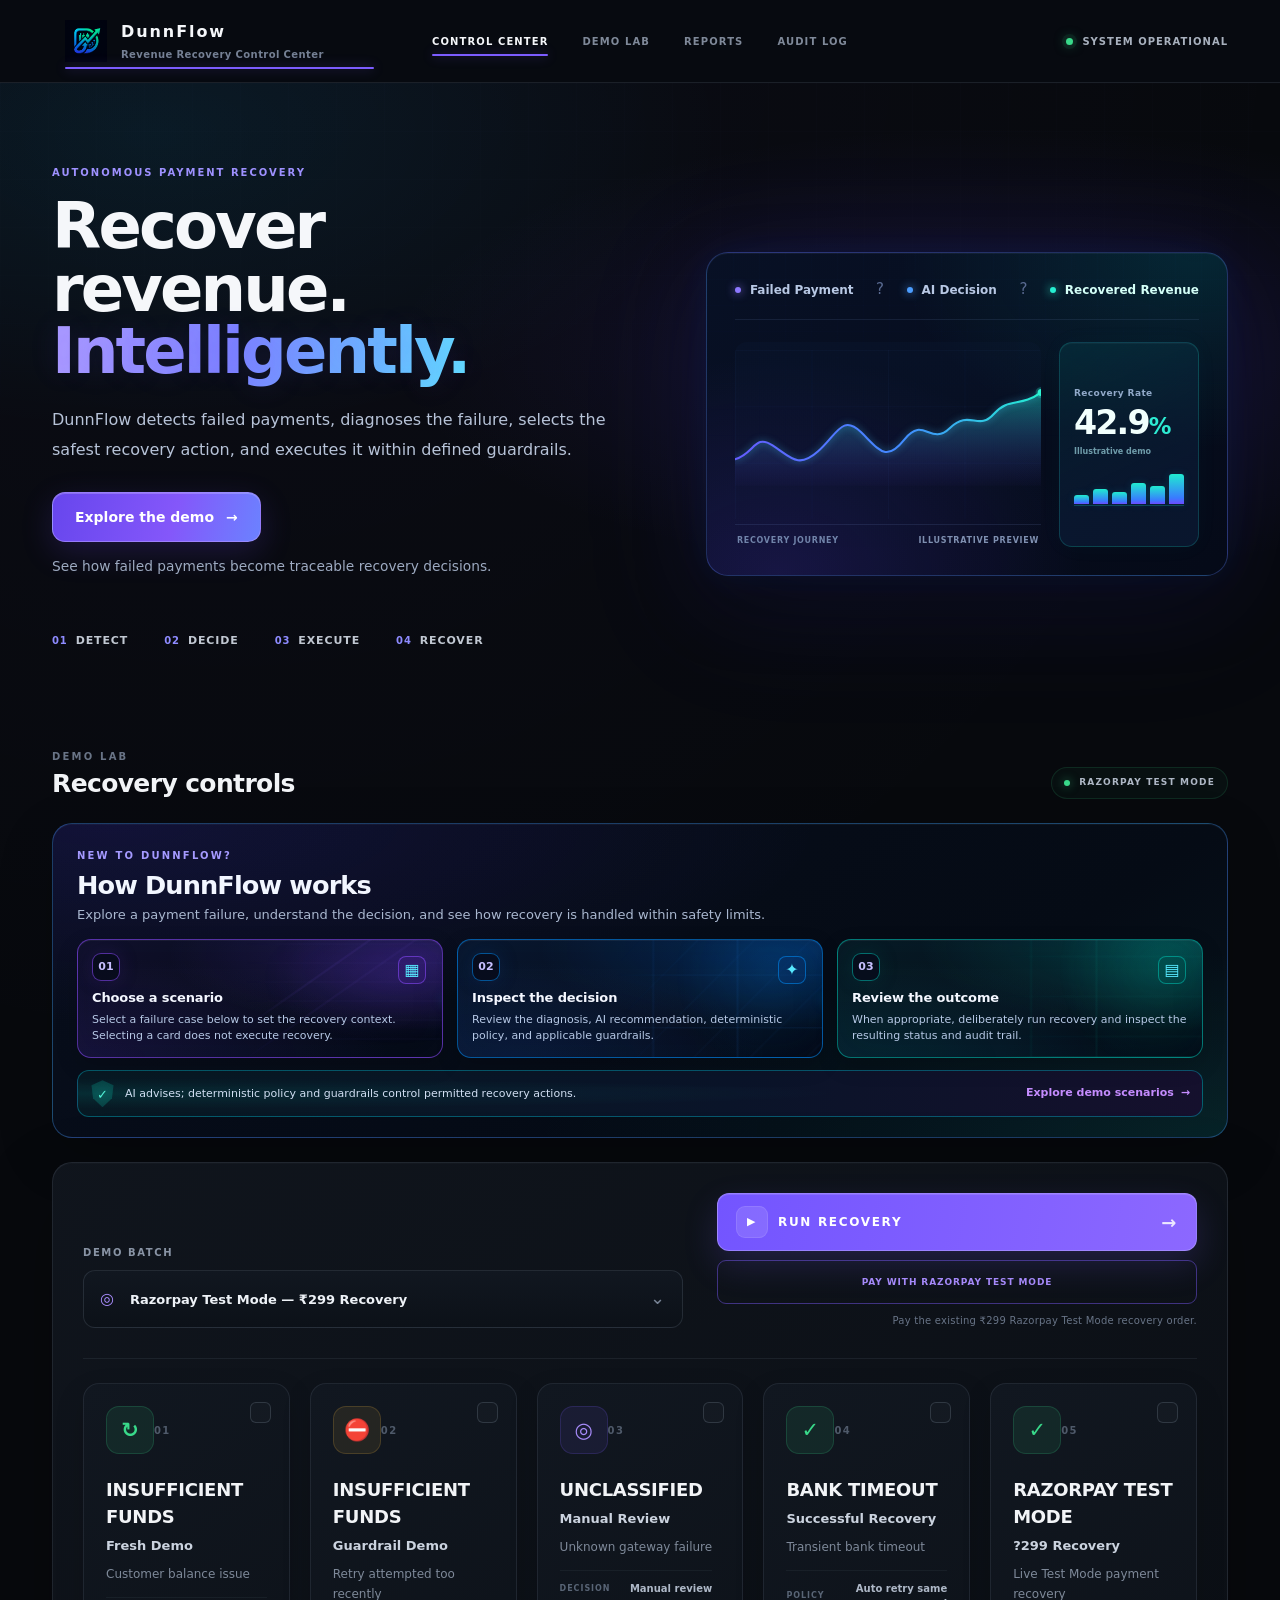
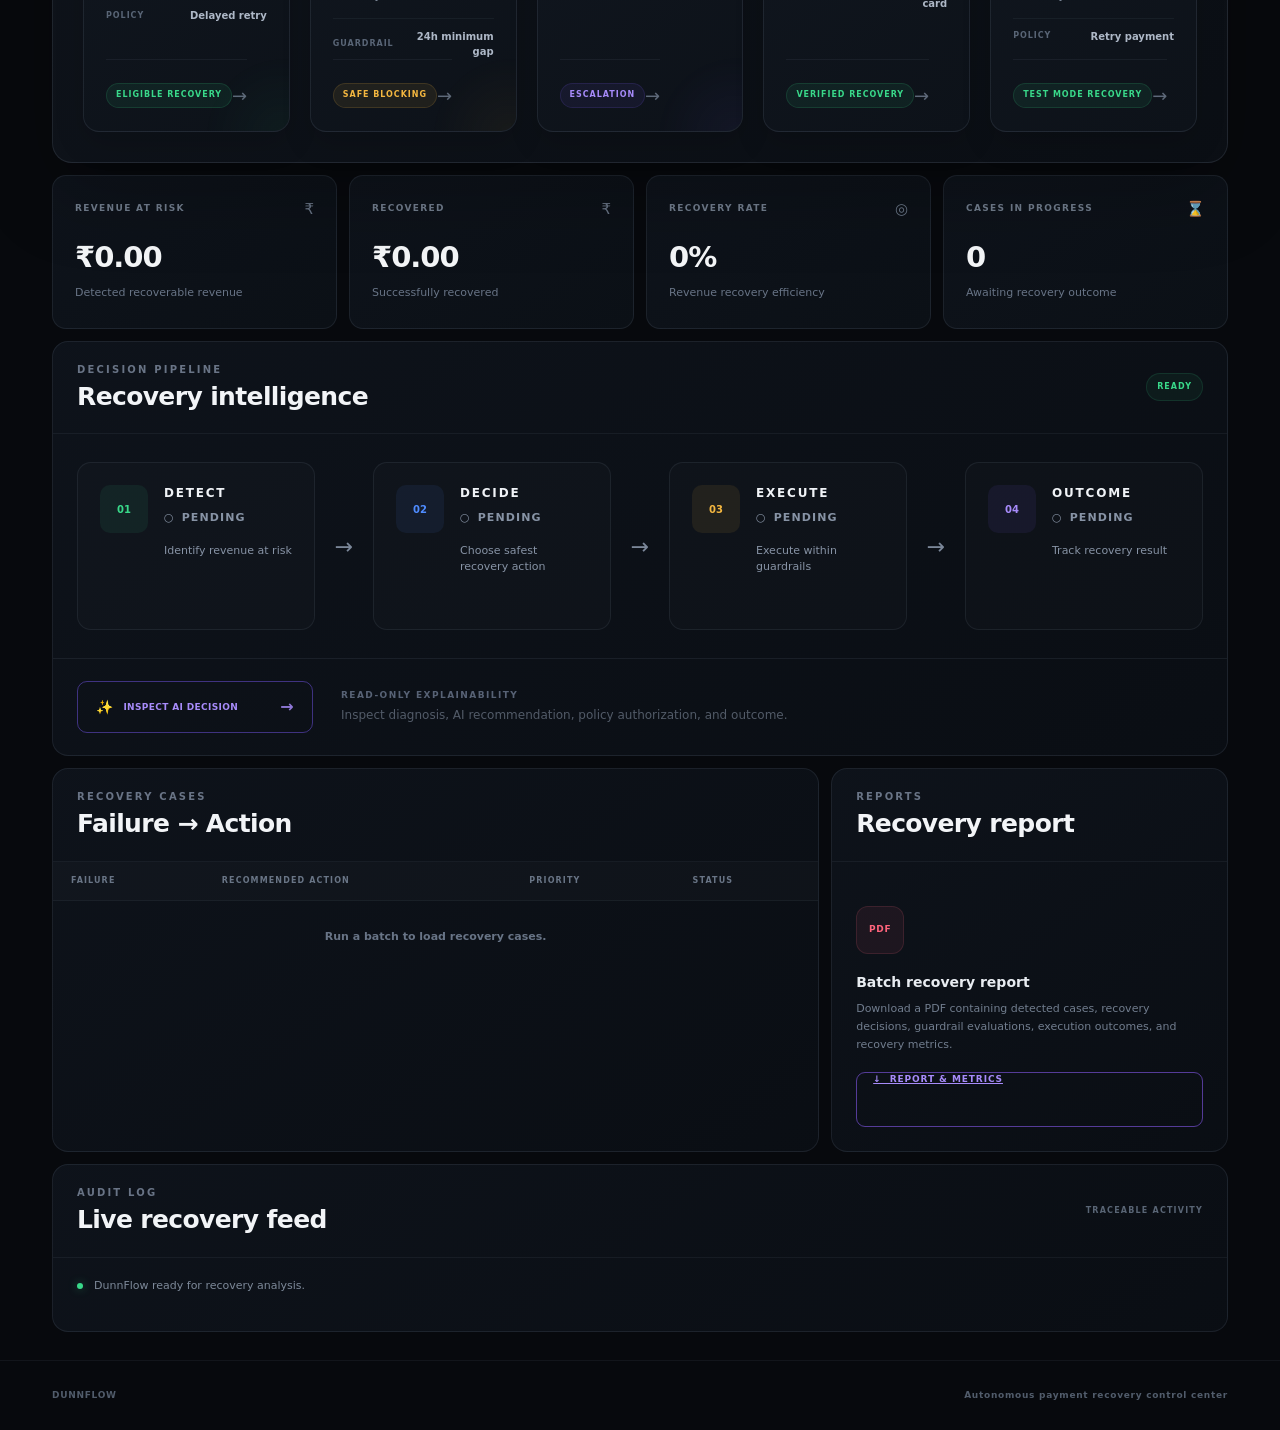
==== commit 4c061b6e: "Final Simulation Done" ====
--- a/templates/index.html
+++ b/templates/index.html
@@ -263,7 +263,7 @@
                             </span>
 
                             <select id="batchSelect" class="batch-select">
-    <option value="razorpay_isolated_test_001">Razorpay Test Mode â€” â‚¹299 Recovery</option>
+    <option value="razorpay_isolated_test_001">Razorpay Test Mode — ₹299 Recovery</option>
                                 <option value="benchmark_60_subscription_failures">Benchmark &#8212; 60 Subscription Failures</option>
                             </select>
 
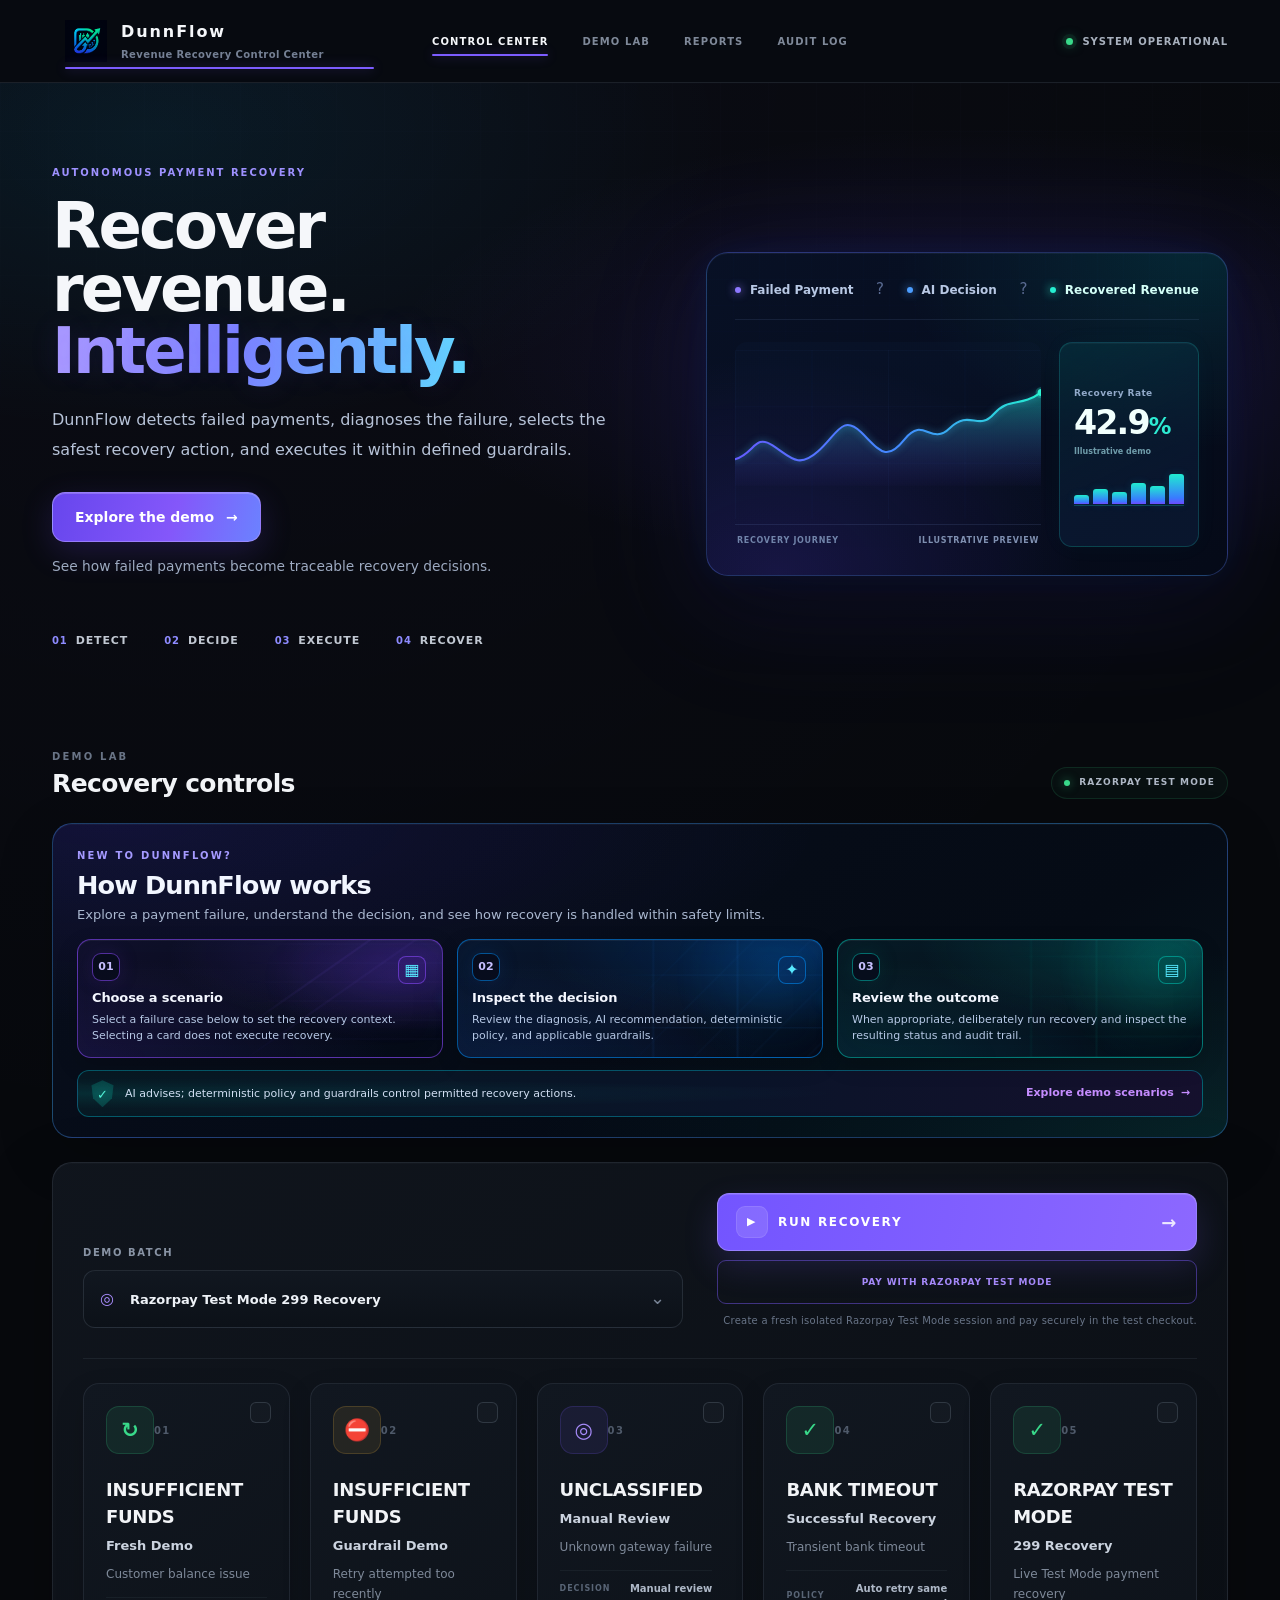
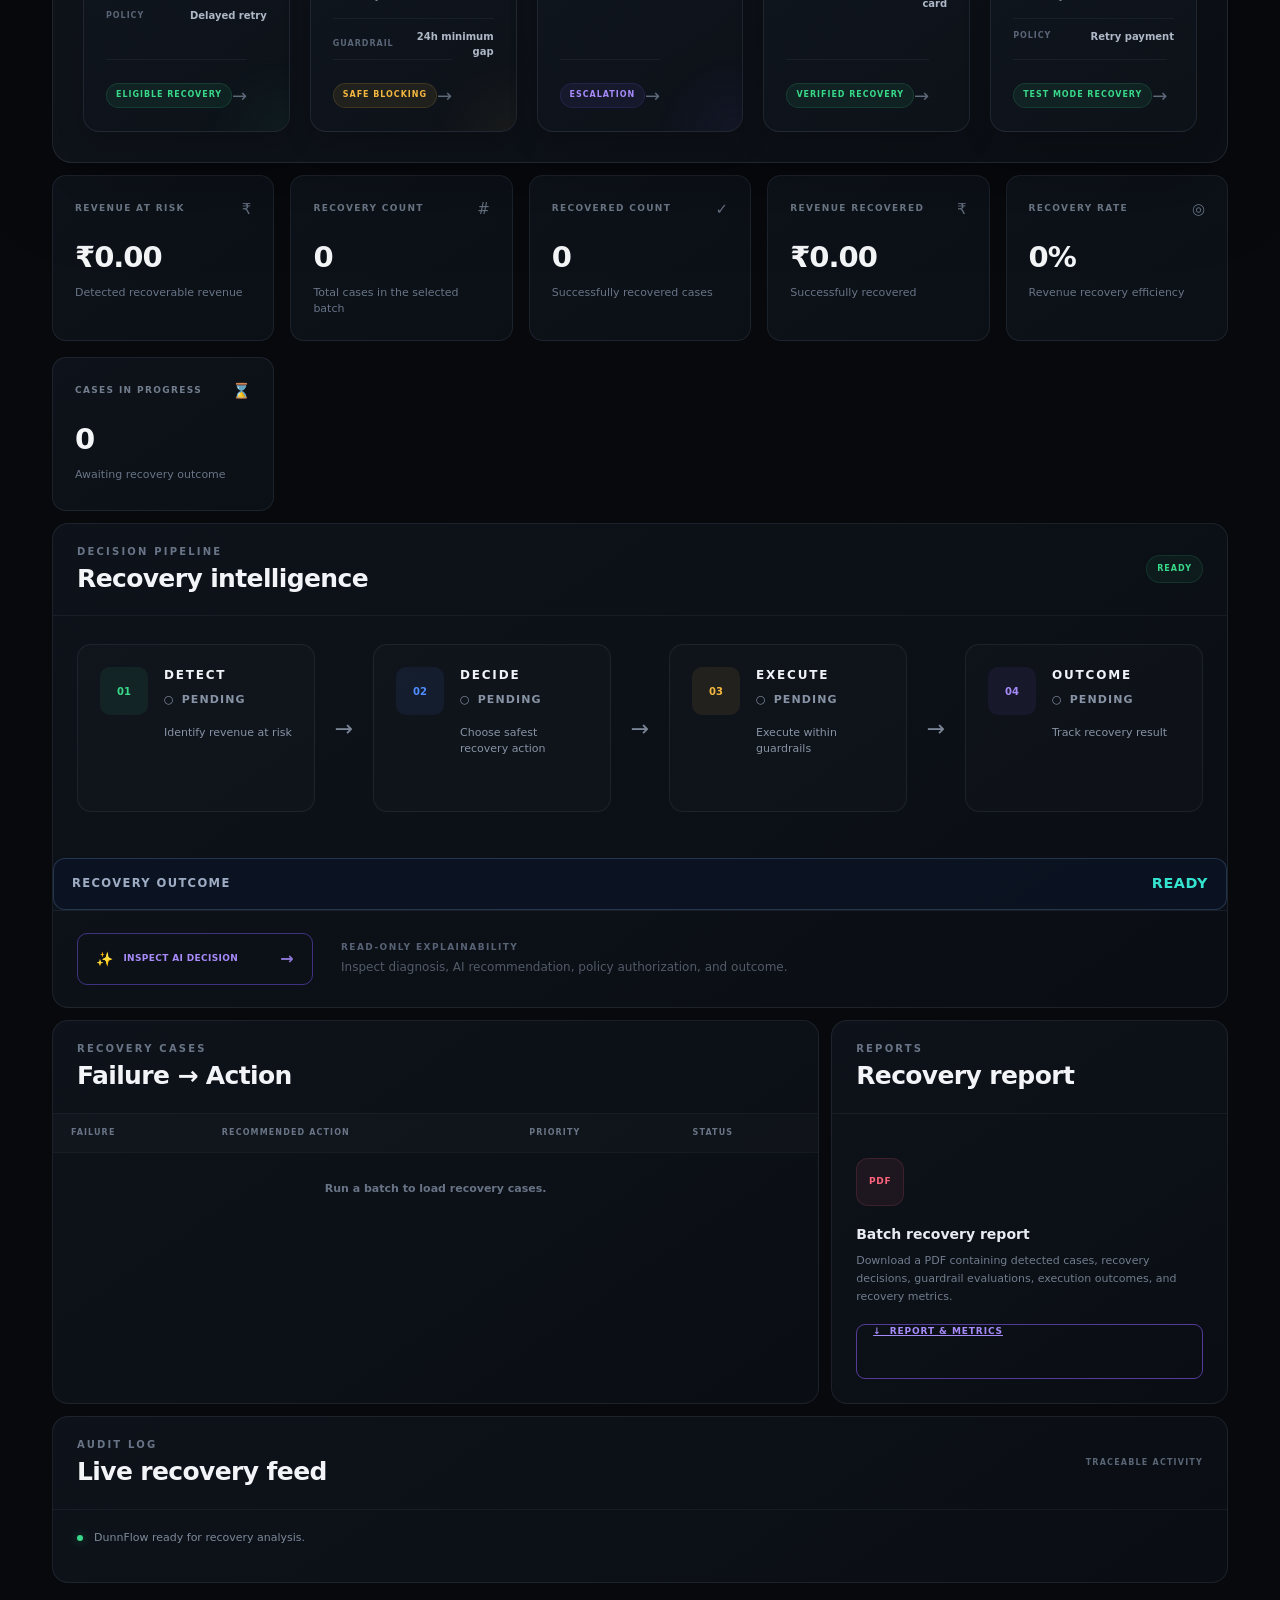
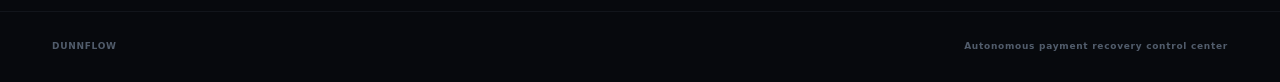
==== commit 12e4d8c6: "Visitor pipeline Added" ====
--- a/templates/index.html
+++ b/templates/index.html
@@ -263,9 +263,9 @@
                             </span>
 
                             <select id="batchSelect" class="batch-select">
-    <option value="razorpay_isolated_test_001">Razorpay Test Mode — ₹299 Recovery</option>
+                                <option value="razorpay_isolated_test_002">Razorpay Test Mode 299 Recovery</option>
                                 <option value="benchmark_60_subscription_failures">Benchmark &#8212; 60 Subscription Failures</option>
-                            </select>
+</select>
 
                             <span class="batch-select-chevron">
                                &#8964;
@@ -307,7 +307,7 @@
                         </button>
 
                         <div class="run-recovery-caption">
-                            Pay the existing &#8377;299 Razorpay Test Mode recovery order.
+                            Create a fresh isolated Razorpay Test Mode session and pay securely in the test checkout.
                         </div>
 
                     </div>
@@ -493,9 +493,9 @@
                     <button
                         type="button"
                         class="scenario-card scenario-card-success"
-                        data-invoice="inv_dunnflow_001"
-                    >
-                        <span class="scenario-check">?</span>
+                        data-invoice="razorpay_fresh_session_pending"
+                    >
+                        <span class="scenario-check">&#10003;</span>
 
                         <div class="scenario-card-top">
                             <div class="scenario-icon scenario-icon-green">&#10003;</div>
@@ -508,7 +508,7 @@
                             </div>
 
                             <div class="scenario-card-name">
-                                ?299 Recovery
+                                299 Recovery
                             </div>
 
                             <p>
@@ -530,6 +530,8 @@
                         </div>
                     </button>
 
+
+
                 </div>
 
             </div>
@@ -575,11 +577,63 @@
                 </article>
 
 
-                <article class="metric-card metric-recovered">
+                <article class="metric-card metric-count">
 
                     <div class="metric-top">
                         <span class="metric-label">
-                            RECOVERED
+                            RECOVERY COUNT
+                        </span>
+
+                        <span class="metric-icon">
+                            &#35;
+                        </span>
+                    </div>
+
+                    <div
+                        id="recoveryCount"
+                        class="metric-value"
+                    >
+                        0
+                    </div>
+
+                    <div class="metric-description">
+                        Total cases in the selected batch
+                    </div>
+
+                </article>
+
+                <article class="metric-card metric-count">
+
+                    <div class="metric-top">
+                        <span class="metric-label">
+                            RECOVERED COUNT
+                        </span>
+
+                        <span class="metric-icon">
+                            &#10003;
+                        </span>
+                    </div>
+
+                    <div
+                        id="recoveredCount"
+                        class="metric-value"
+                    >
+                        0
+                    </div>
+
+                    <div class="metric-description">
+                        Successfully recovered cases
+                    </div>
+
+                </article>
+
+
+
+                <article class="metric-card metric-recovered">
+
+                    <div class="metric-top">
+                        <span class="metric-label">
+                            REVENUE RECOVERED
                         </span>
 
                         <span class="metric-icon">
@@ -779,6 +833,10 @@
 
                 </div>
 
+                <div class="outcome-result-panel" role="status" aria-live="polite">
+                    <span class="outcome-result-label">RECOVERY OUTCOME</span>
+                    <strong id="outcomeResult">READY</strong>
+                </div>
                 <div class="decision-intelligence-action">
 
                     <button
@@ -1015,13 +1073,13 @@
      JAVASCRIPT
 ========================================================= -->
 
-<script src="/static/js/state.js?v=20260903"></script>
-<script src="/static/js/api.js?v=20260903"></script>
+<script src="/static/js/state.js?v=20261016-aggregate-selection-4"></script>
+<script src="/static/js/api.js?v=20261016-aggregate-selection-4"></script>
 <script src="/static/js/navigation.js?v=20260903"></script>
 <script src="/static/js/audit-trail.js?v=20260903"></script>
 <script src="/static/js/live-feed.js?v=20260903"></script>
-<script src="/static/js/metrics.js?v=20261011-historical-evidence"></script>
-<script src="/static/js/scenario-cards.js?v=20261004"></script>
+<script src="/static/js/metrics.js?v=20261016-aggregate-selection-4"></script>
+<script src="/static/js/scenario-cards.js?v=20261016-aggregate-selection-4"></script>
 <script src="/static/js/ai-inspection-launcher.js?v=1"></script>
 
 
@@ -1030,5 +1088,3 @@
 </html>
 
 
-
-
--- a/static/css/style.css
+++ b/static/css/style.css
@@ -7016,3 +7016,58 @@
 .demo-lab-section .section-header {
     margin-top: 0 !important;
 }
+
+/* Recovery outcome status */
+.outcome-result-panel {
+    display: flex;
+    align-items: center;
+    justify-content: space-between;
+    gap: 16px;
+    margin-top: 18px;
+    padding: 14px 18px;
+    border: 1px solid rgba(100, 140, 190, 0.28);
+    border-radius: 12px;
+    background: rgba(12, 22, 40, 0.72);
+}
+
+.outcome-result-label {
+    color: #9eacc4;
+    font-size: 0.72rem;
+    font-weight: 700;
+    letter-spacing: 0.12em;
+}
+
+#outcomeResult {
+    color: #35e4cf;
+    font-size: 0.9rem;
+    font-weight: 800;
+    letter-spacing: 0.04em;
+}
+
+
+/* DUNNFLOW FIVE-CARD METRICS ROW PATCH */
+/* Keep the five dashboard metric cards on one desktop row. */
+.metrics-section .metrics-grid {
+    display: grid !important;
+    grid-template-columns: repeat(5, minmax(0, 1fr)) !important;
+    gap: 16px !important;
+    align-items: stretch;
+}
+
+.metrics-section .metrics-grid > .metric-card {
+    min-width: 0;
+    width: 100%;
+    box-sizing: border-box;
+}
+
+@media (max-width: 1199px) {
+    .metrics-section .metrics-grid {
+        grid-template-columns: repeat(2, minmax(0, 1fr)) !important;
+    }
+}
+
+@media (max-width: 640px) {
+    .metrics-section .metrics-grid {
+        grid-template-columns: minmax(0, 1fr) !important;
+    }
+}
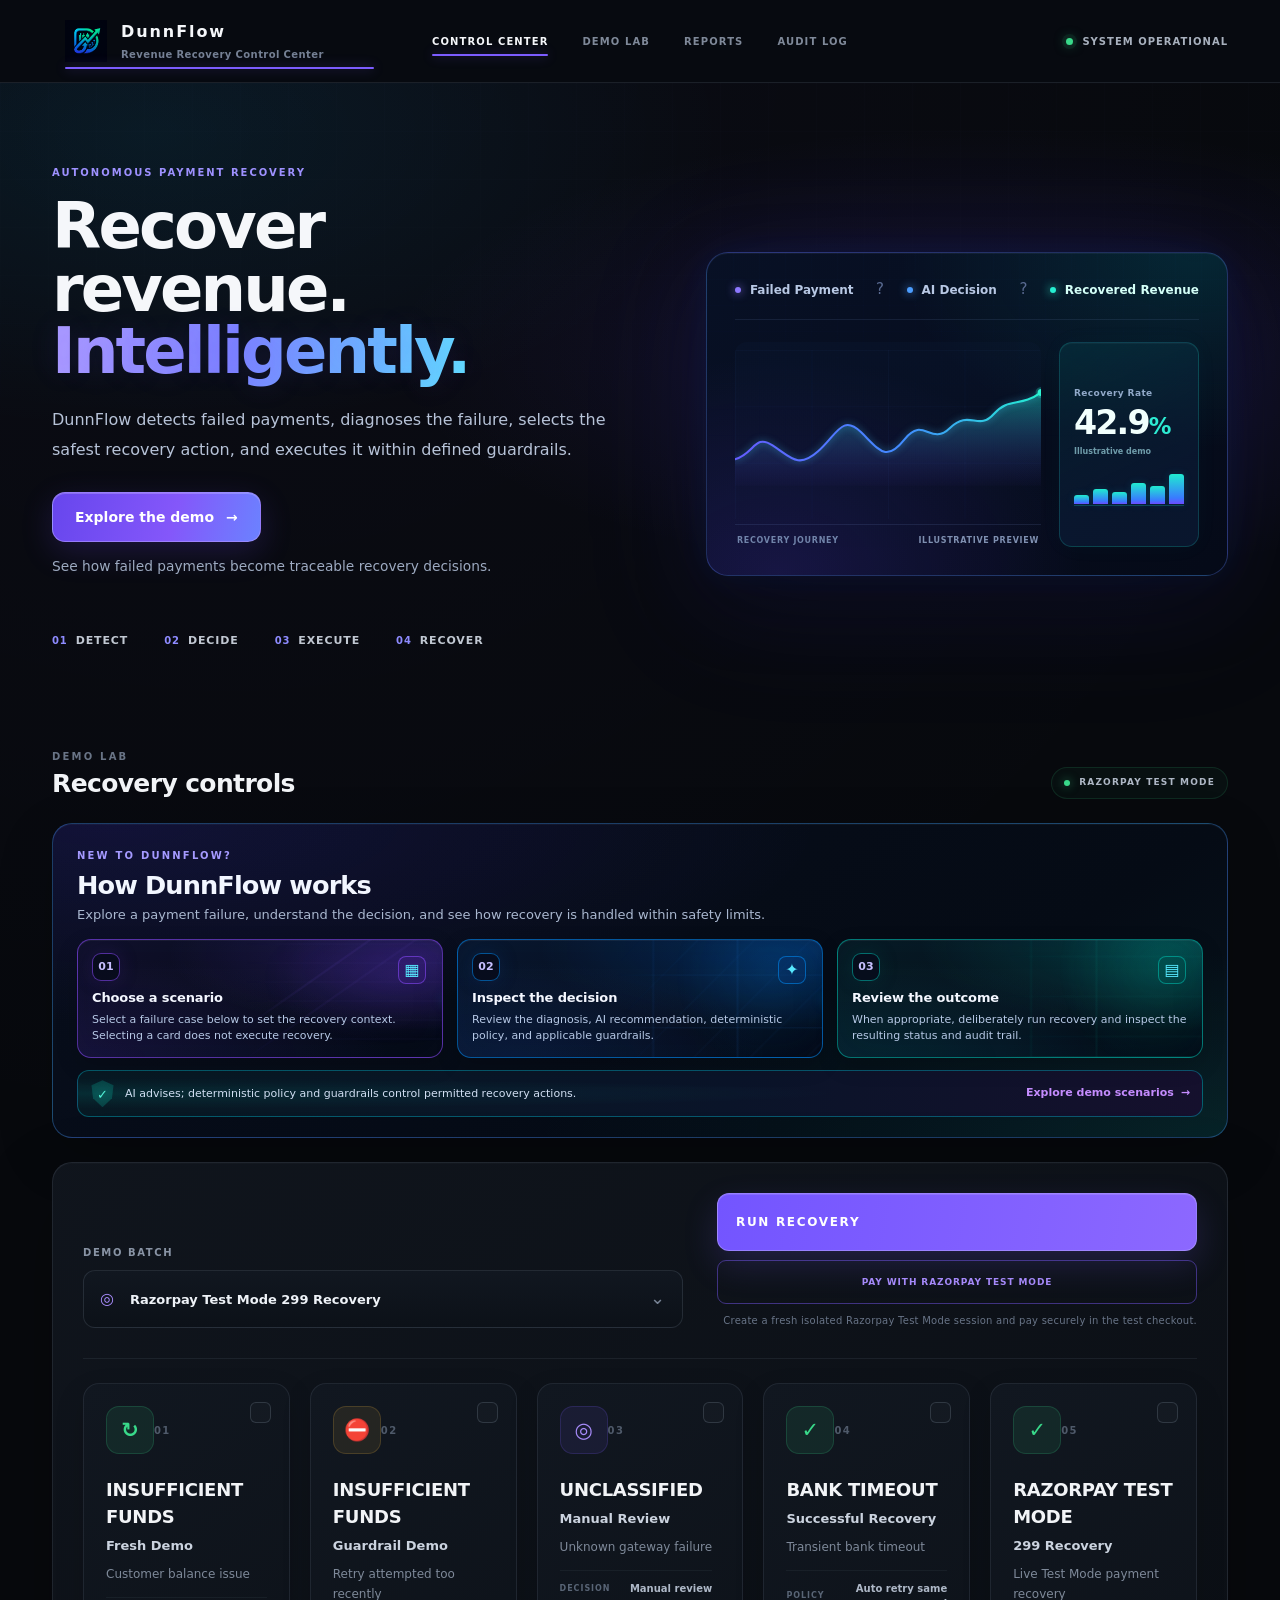
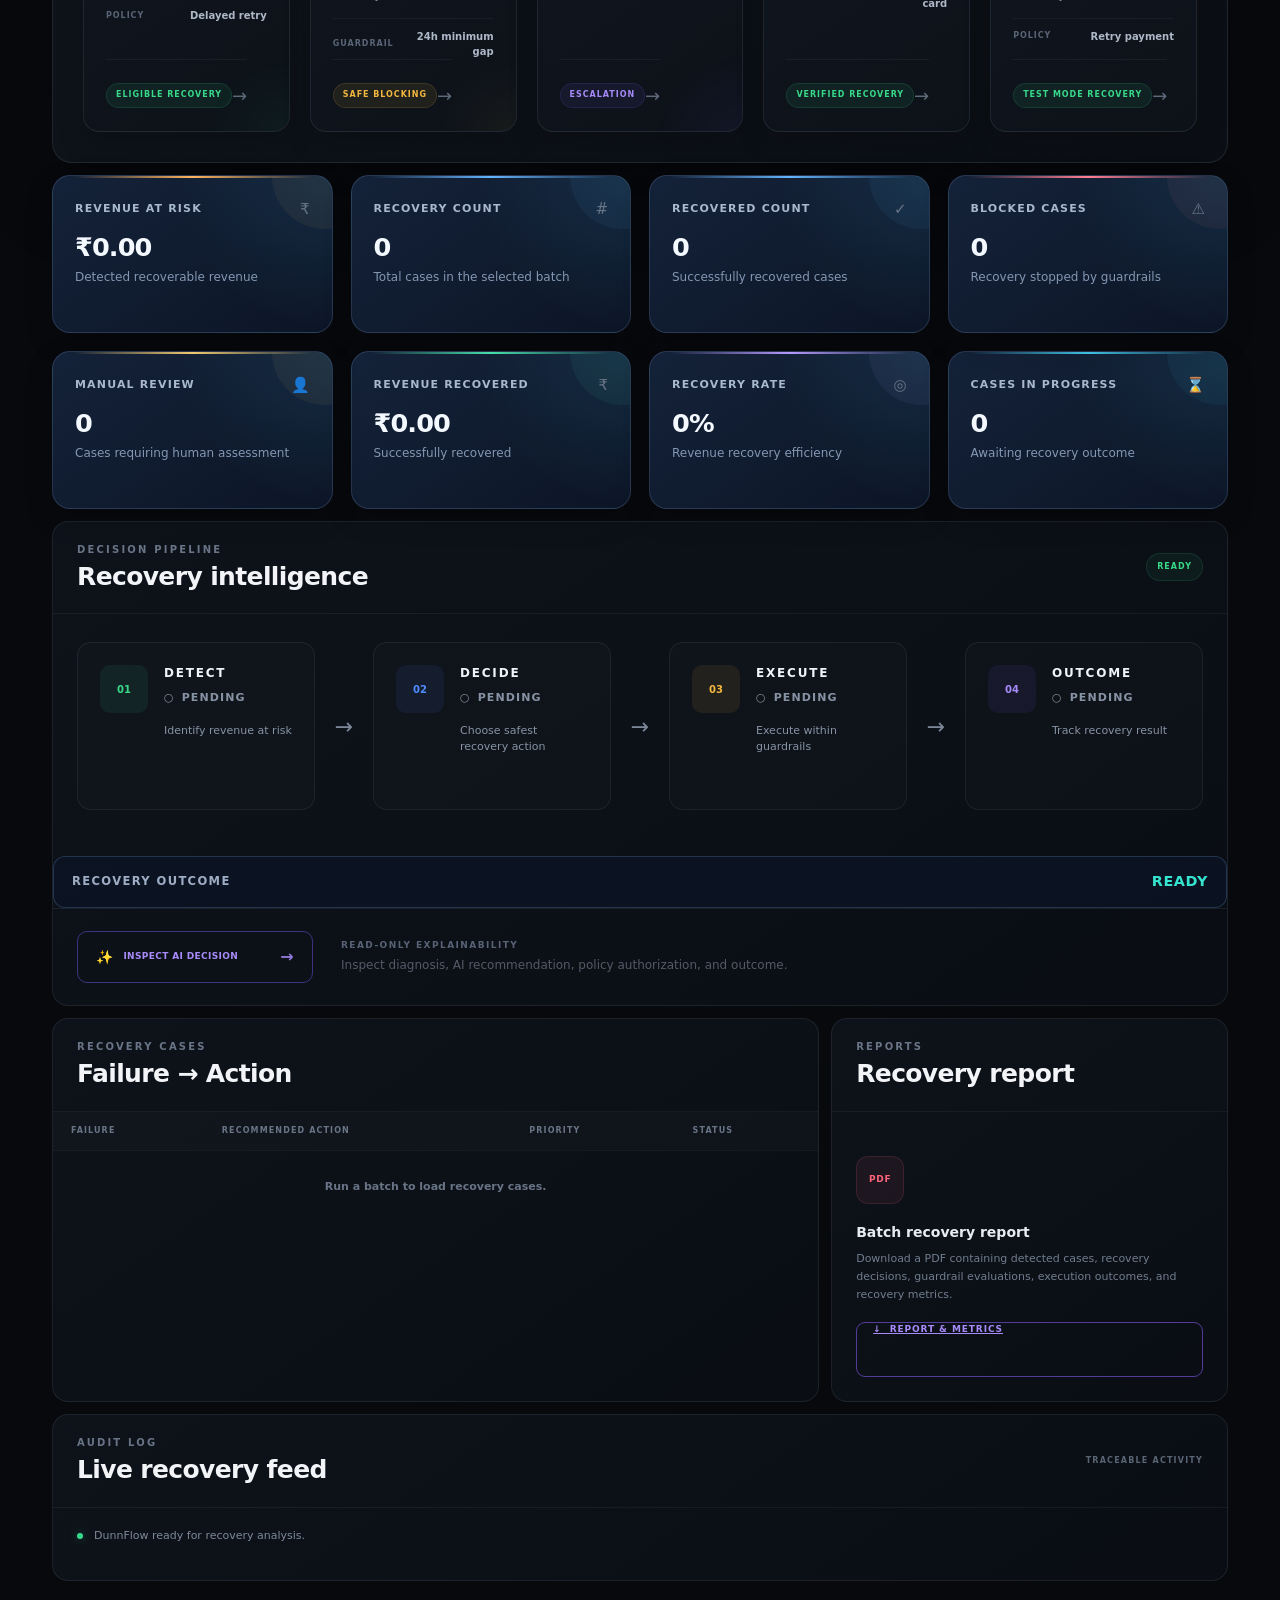
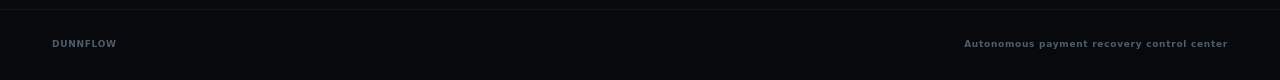
==== commit f833b469: "AI agent Integrated" ====
--- a/templates/index.html
+++ b/templates/index.html
@@ -1,4 +1,4 @@
-﻿<!DOCTYPE html>
+<!DOCTYPE html>
 <html lang="en">
 <head>
     <meta charset="UTF-8">
@@ -8,7 +8,7 @@
 
     <script src="https://checkout.razorpay.com/v1/checkout.js"></script>
     <link rel="icon" href="/static/images/dunnflow-logo.png">
-    <link rel="stylesheet" href="/static/css/style.css?v=20261009-hero-recovery-card-v1">
+    <link rel="stylesheet" href="/static/css/style.css?v=20261020-metrics-card-polish-1">
 </head>
 
 <body>
@@ -706,6 +706,37 @@
 
                 </article>
 
+                <article class="metric-card metric-blocked">
+
+                    <div class="metric-top">
+                        <span class="metric-label">BLOCKED CASES</span>
+                        <span class="metric-icon" aria-hidden="true">&#9888;</span>
+                    </div>
+
+                    <div id="blockedCases" class="metric-value">0</div>
+
+                    <div class="metric-description">
+                        Recovery stopped by guardrails
+                    </div>
+
+                </article>
+
+
+                <article class="metric-card metric-review">
+
+                    <div class="metric-top">
+                        <span class="metric-label">MANUAL REVIEW</span>
+                        <span class="metric-icon" aria-hidden="true">&#128100;</span>
+                    </div>
+
+                    <div id="manualReviewCases" class="metric-value">0</div>
+
+                    <div class="metric-description">
+                        Cases requiring human assessment
+                    </div>
+
+                </article>
+
             </div>
 
         </div>
@@ -1078,7 +1109,7 @@
 <script src="/static/js/navigation.js?v=20260903"></script>
 <script src="/static/js/audit-trail.js?v=20260903"></script>
 <script src="/static/js/live-feed.js?v=20260903"></script>
-<script src="/static/js/metrics.js?v=20261016-aggregate-selection-4"></script>
+<script src="/static/js/metrics.js?v=20261020-awaiting-customer-fix-1"></script>
 <script src="/static/js/scenario-cards.js?v=20261016-aggregate-selection-4"></script>
 <script src="/static/js/ai-inspection-launcher.js?v=1"></script>
 
--- a/static/css/style.css
+++ b/static/css/style.css
@@ -7045,11 +7045,11 @@
 }
 
 
-/* DUNNFLOW FIVE-CARD METRICS ROW PATCH */
-/* Keep the five dashboard metric cards on one desktop row. */
+/* DUNNFLOW EIGHT-CARD METRICS GRID */
+/* Eight dashboard metrics: four columns on desktop. */
 .metrics-section .metrics-grid {
     display: grid !important;
-    grid-template-columns: repeat(5, minmax(0, 1fr)) !important;
+    grid-template-columns: repeat(4, minmax(0, 1fr)) !important;
     gap: 16px !important;
     align-items: stretch;
 }
@@ -7071,3 +7071,210 @@
         grid-template-columns: minmax(0, 1fr) !important;
     }
 }
+
+
+/* =========================================================
+   DUNNFLOW METRICS CARD POLISH - 20261020
+   Visual-only styles. No JavaScript or payment changes.
+   ========================================================= */
+
+.metrics-section .metrics-grid {
+    display: grid !important;
+    grid-template-columns: repeat(4, minmax(0, 1fr)) !important;
+    gap: 18px !important;
+    align-items: stretch;
+}
+
+.metrics-section .metrics-grid > .metric-card {
+    --metric-accent: #42c8f5;
+    position: relative;
+    isolation: isolate;
+    overflow: hidden;
+    box-sizing: border-box;
+    width: 100%;
+    min-width: 0;
+    min-height: 158px;
+    padding: 22px;
+    border: 1px solid rgba(133, 164, 207, 0.20);
+    border-radius: 18px;
+    background:
+        radial-gradient(circle at 100% 0%, rgba(66, 200, 245, 0.10), transparent 48%),
+        linear-gradient(145deg, #142239 0%, #0c1526 100%);
+    box-shadow: 0 10px 28px rgba(0, 0, 0, 0.20);
+    transition: transform 180ms ease, border-color 180ms ease, box-shadow 180ms ease;
+}
+
+.metrics-section .metrics-grid > .metric-card::before {
+    content: "";
+    position: absolute;
+    z-index: -1;
+    top: 0;
+    left: 20px;
+    right: 20px;
+    height: 2px;
+    border-radius: 0 0 4px 4px;
+    background: linear-gradient(90deg, transparent, var(--metric-accent), transparent);
+}
+
+.metrics-section .metrics-grid > .metric-card::after {
+    content: "";
+    position: absolute;
+    z-index: -1;
+    width: 105px;
+    height: 105px;
+    top: -52px;
+    right: -45px;
+    border-radius: 50%;
+    background: var(--metric-accent);
+    opacity: 0.055;
+    pointer-events: none;
+}
+
+.metrics-section .metrics-grid > .metric-card:hover {
+    transform: translateY(-3px);
+    border-color: var(--metric-accent);
+    box-shadow: 0 16px 34px rgba(0, 0, 0, 0.27);
+}
+
+.metrics-section .metric-card .metric-label,
+.metrics-section .metric-card .metric-title,
+.metrics-section .metric-card .label {
+    color: #a8b8ce;
+    font-size: 11px;
+    font-weight: 700;
+    line-height: 1.5;
+    letter-spacing: 0.105em;
+    text-transform: uppercase;
+}
+
+.metrics-section .metric-card .metric-value,
+.metrics-section .metric-card .value {
+    color: #f4f8ff;
+    font-size: clamp(25px, 2vw, 34px);
+    font-weight: 750;
+    line-height: 1.2;
+    letter-spacing: -0.035em;
+    font-variant-numeric: tabular-nums;
+    overflow-wrap: anywhere;
+    margin-top: 12px;
+}
+
+.metrics-section .metric-card .metric-description,
+.metrics-section .metric-card .description {
+    color: #8497b2;
+    font-size: 12px;
+    line-height: 1.55;
+}
+
+.metrics-section .metric-card.metric-risk { --metric-accent: #ffb45f; }
+.metrics-section .metric-card.metric-count { --metric-accent: #64b5ff; }
+.metrics-section .metric-card.metric-recovered { --metric-accent: #48dfad; }
+.metrics-section .metric-card.metric-rate { --metric-accent: #b59aff; }
+.metrics-section .metric-card.metric-progress { --metric-accent: #43c9ee; }
+.metrics-section .metric-card.metric-blocked { --metric-accent: #ff7f91; }
+.metrics-section .metric-card.metric-review { --metric-accent: #f0ca72; }
+
+@media (max-width: 1199px) {
+    .metrics-section .metrics-grid {
+        grid-template-columns: repeat(2, minmax(0, 1fr)) !important;
+        gap: 15px !important;
+    }
+}
+
+@media (max-width: 640px) {
+    .metrics-section .metrics-grid {
+        grid-template-columns: minmax(0, 1fr) !important;
+        gap: 12px !important;
+    }
+
+    .metrics-section .metrics-grid > .metric-card {
+        min-height: 136px;
+        padding: 19px;
+        border-radius: 15px;
+    }
+
+    .metrics-section .metric-card .metric-value,
+    .metrics-section .metric-card .value {
+        font-size: 28px;
+    }
+}
+
+@media (prefers-reduced-motion: reduce) {
+    .metrics-section .metrics-grid > .metric-card,
+    .metrics-section .metrics-grid > .metric-card:hover {
+        transition: none;
+        transform: none;
+    }
+}
+
+/* End DunnFlow metrics card polish. */
+
+
+/* =========================================================
+   DUNNFLOW METRICS GRID ORDER - 20261020
+   Visual layout only; HTML IDs and JavaScript stay unchanged.
+   ========================================================= */
+
+.metrics-section .metrics-grid {
+    grid-template-areas:
+        "risk recovery recovered blocked"
+        "review revenue rate progress" !important;
+}
+
+.metrics-section .metrics-grid > .metric-risk {
+    grid-area: risk;
+}
+
+.metrics-section .metrics-grid > .metric-count:nth-of-type(2) {
+    grid-area: recovery;
+}
+
+.metrics-section .metrics-grid > .metric-count:nth-of-type(3) {
+    grid-area: recovered;
+}
+
+.metrics-section .metrics-grid > .metric-recovered {
+    grid-area: revenue;
+}
+
+.metrics-section .metrics-grid > .metric-rate {
+    grid-area: rate;
+}
+
+.metrics-section .metrics-grid > .metric-progress {
+    grid-area: progress;
+}
+
+.metrics-section .metrics-grid > .metric-blocked {
+    grid-area: blocked;
+}
+
+.metrics-section .metrics-grid > .metric-review {
+    grid-area: review;
+}
+
+@media (max-width: 1199px) {
+    .metrics-section .metrics-grid {
+        grid-template-areas:
+            "risk recovery"
+            "recovered blocked"
+            "review revenue"
+            "rate progress" !important;
+    }
+}
+
+@media (max-width: 640px) {
+    .metrics-section .metrics-grid {
+        grid-template-areas:
+            "risk"
+            "recovery"
+            "recovered"
+            "blocked"
+            "review"
+            "revenue"
+            "rate"
+            "progress" !important;
+    }
+}
+
+/* End DunnFlow metrics grid order. */
